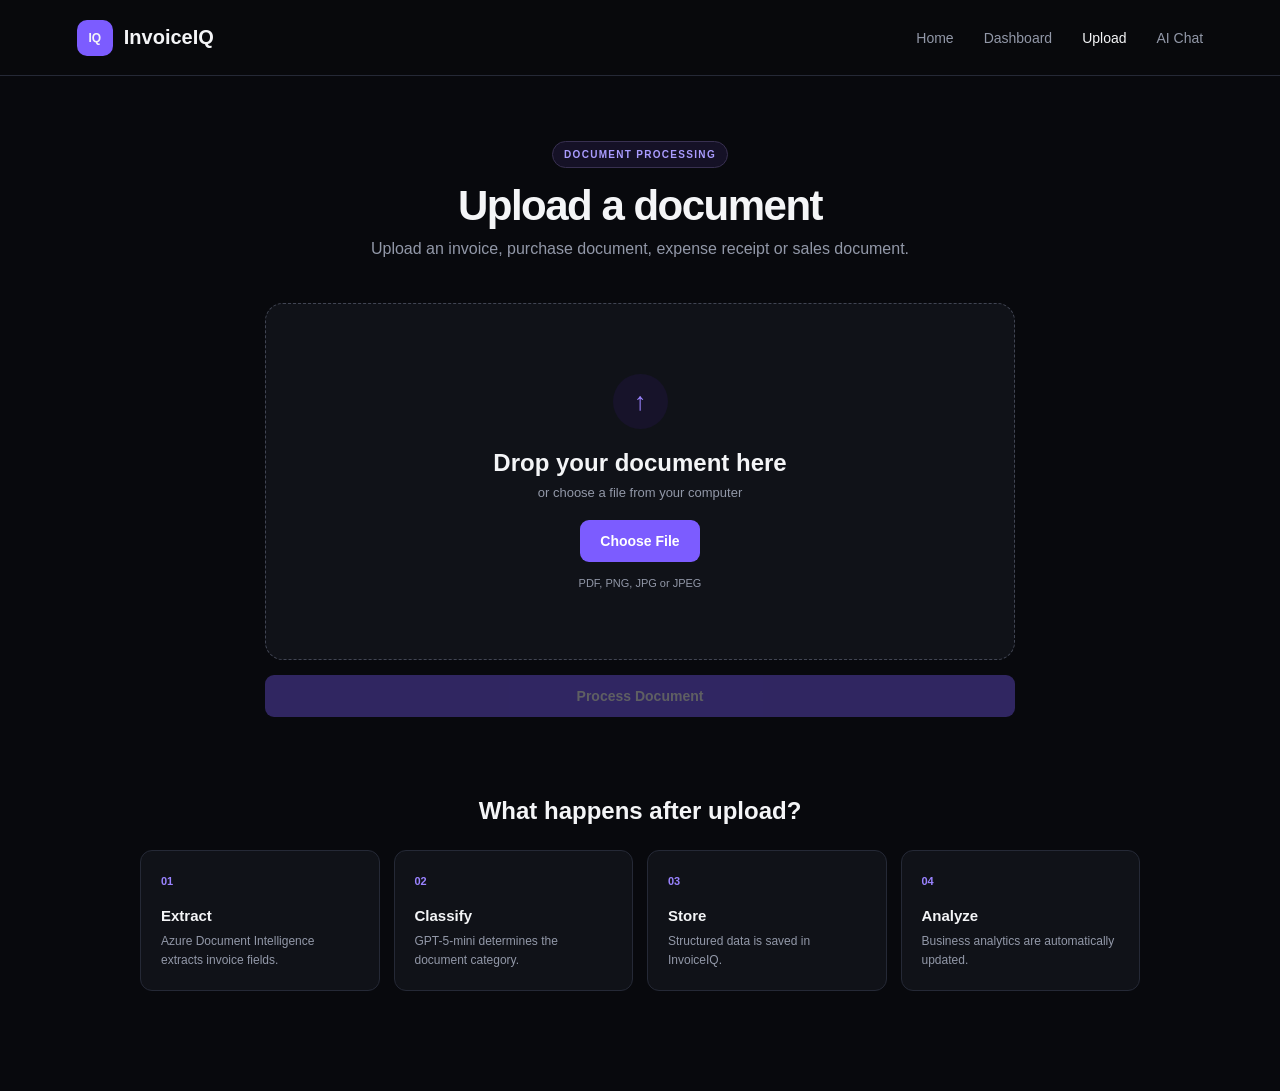
==== frontend/chat.html @ ed146787 "Initial commit" ====
<!DOCTYPE html>
<html lang="en">
<head>

    <meta charset="UTF-8">
    <meta name="viewport" content="width=device-width, initial-scale=1.0">

    <title>Upload — InvoiceIQ</title>

    <link rel="stylesheet" href="css/style.css">

</head>

<body>

    <nav class="navbar">

        <div class="brand">
            <div class="brand-icon">IQ</div>
            <span>InvoiceIQ</span>
        </div>

        <div class="nav-links">
            <a href="index.html">Home</a>
            <a href="dashboard.html">Dashboard</a>
            <a class="active" href="upload.html">Upload</a>
            <a href="chat.html">AI Chat</a>
        </div>

    </nav>


    <main class="upload-page">

        <div class="page-header centered">

            <span class="badge">DOCUMENT PROCESSING</span>

            <h1>Upload a document</h1>

            <p>
                Upload an invoice, purchase document,
                expense receipt or sales document.
            </p>

        </div>


        <section class="upload-container">

            <div
                class="drop-zone"
                id="drop-zone"
            >

                <div class="upload-icon">
                    ↑
                </div>

                <h2>Drop your document here</h2>

                <p>
                    or choose a file from your computer
                </p>

                <label class="btn btn-primary choose-btn">

                    Choose File

                    <input
                        type="file"
                        id="file-input"
                        accept=".pdf,.png,.jpg,.jpeg"
                        hidden
                    >

                </label>

                <span class="file-info">
                    PDF, PNG, JPG or JPEG
                </span>

            </div>


            <div
                class="selected-file"
                id="selected-file"
                style="display:none;"
            >

                <div>
                    <strong id="file-name">
                        document.pdf
                    </strong>

                    <span id="file-size">
                        0 KB
                    </span>
                </div>

                <button
                    class="remove-file"
                    id="remove-file"
                >
                    ×
                </button>

            </div>


            <button
                class="btn btn-primary process-btn"
                id="process-btn"
                disabled
            >
                Process Document
            </button>


            <div
                class="processing"
                id="processing"
                style="display:none;"
            >

                <div class="loader"></div>

                <h3>Processing your document</h3>

                <p>
                    Azure AI is extracting and analyzing
                    your document...
                </p>

            </div>


            <div
                class="upload-result"
                id="upload-result"
                style="display:none;"
            ></div>

        </section>


        <section class="process-info">

            <h2>What happens after upload?</h2>

            <div class="process-steps">

                <div>
                    <span>01</span>
                    <h3>Extract</h3>
                    <p>
                        Azure Document Intelligence extracts
                        invoice fields.
                    </p>
                </div>

                <div>
                    <span>02</span>
                    <h3>Classify</h3>
                    <p>
                        GPT-5-mini determines the document
                        category.
                    </p>
                </div>

                <div>
                    <span>03</span>
                    <h3>Store</h3>
                    <p>
                        Structured data is saved in InvoiceIQ.
                    </p>
                </div>

                <div>
                    <span>04</span>
                    <h3>Analyze</h3>
                    <p>
                        Business analytics are automatically
                        updated.
                    </p>
                </div>

            </div>

        </section>

    </main>


    <script src="js/upload.js"></script>

</body>
</html>
---- frontend/css/style.css ----
* {
    margin: 0;
    padding: 0;
    box-sizing: border-box;
}

:root {
    --bg: #08090d;
    --surface: #101218;
    --surface-2: #151821;
    --border: #252936;
    --text: #f4f5f7;
    --muted: #9298a8;
    --accent: #7c5cff;
    --accent-2: #9a83ff;
    --green: #38d39f;
    --red: #ff6b7a;
    --yellow: #f4c95d;
}

html {
    scroll-behavior: smooth;
}

body {
    min-height: 100vh;
    background: var(--bg);
    color: var(--text);
    font-family:
        -apple-system,
        BlinkMacSystemFont,
        "SF Pro Display",
        "Segoe UI",
        sans-serif;
}

a {
    color: inherit;
    text-decoration: none;
}

button,
input {
    font: inherit;
}

button {
    cursor: pointer;
}


/* NAVBAR */

.navbar {
    width: 100%;
    height: 76px;
    padding: 0 6%;
    display: flex;
    align-items: center;
    justify-content: space-between;
    border-bottom: 1px solid var(--border);
    background: rgba(8, 9, 13, 0.92);
}

.brand {
    display: flex;
    align-items: center;
    gap: 11px;
    font-size: 20px;
    font-weight: 700;
}

.brand-icon {
    width: 36px;
    height: 36px;
    border-radius: 10px;
    display: grid;
    place-items: center;
    background: var(--accent);
    font-size: 12px;
    font-weight: 800;
}

.nav-links {
    display: flex;
    align-items: center;
    gap: 30px;
}

.nav-links a {
    color: var(--muted);
    font-size: 14px;
    transition: 0.2s;
}

.nav-links a:hover,
.nav-links a.active {
    color: var(--text);
}


/* BUTTONS */

.btn {
    border: none;
    border-radius: 9px;
    padding: 13px 20px;
    display: inline-flex;
    align-items: center;
    justify-content: center;
    font-weight: 600;
    font-size: 14px;
    transition: 0.2s;
}

.btn-primary {
    background: var(--accent);
    color: white;
}

.btn-primary:hover {
    background: var(--accent-2);
    transform: translateY(-1px);
}

.btn-secondary {
    border: 1px solid var(--border);
    background: var(--surface);
    color: var(--text);
}

.btn-secondary:hover {
    background: var(--surface-2);
}


/* BADGE */

.badge {
    display: inline-block;
    padding: 7px 11px;
    border-radius: 100px;
    border: 1px solid #383050;
    color: #aa9cff;
    background: #151126;
    font-size: 10px;
    letter-spacing: 1.3px;
    font-weight: 700;
}


/* LANDING */

.hero {
    max-width: 1250px;
    margin: auto;
    padding: 110px 5% 90px;
    display: grid;
    grid-template-columns: 1fr 0.85fr;
    gap: 80px;
    align-items: center;
}

.hero h1 {
    margin-top: 24px;
    font-size: clamp(45px, 5vw, 72px);
    line-height: 1.02;
    letter-spacing: -3px;
}

.hero h1 span {
    color: var(--accent-2);
}

.hero p {
    margin-top: 25px;
    max-width: 620px;
    color: var(--muted);
    line-height: 1.8;
    font-size: 16px;
}

.hero-buttons {
    display: flex;
    gap: 12px;
    margin-top: 34px;
}


/* HERO CARD */

.hero-card {
    padding: 22px;
    border: 1px solid var(--border);
    border-radius: 18px;
    background: var(--surface);
}

.card-header {
    display: flex;
    justify-content: space-between;
    margin-bottom: 18px;
    font-size: 13px;
    color: var(--muted);
}

.status-dot {
    color: var(--green);
}

.metric-grid {
    display: grid;
    grid-template-columns: 1fr 1fr;
    gap: 12px;
}

.metric-card {
    padding: 20px;
    border: 1px solid var(--border);
    border-radius: 12px;
    background: var(--surface-2);
}

.metric-card span,
.metric-card small {
    display: block;
    color: var(--muted);
    font-size: 11px;
}

.metric-card strong {
    display: block;
    margin: 8px 0;
    font-size: 24px;
}

.metric-card.highlight {
    border-color: #403574;
}


/* FEATURES */

.features {
    max-width: 1250px;
    margin: auto;
    padding: 80px 5% 110px;
}

.section-heading {
    max-width: 650px;
}

.section-heading h2 {
    margin-top: 20px;
    font-size: 38px;
    line-height: 1.15;
}

.feature-grid {
    margin-top: 45px;
    display: grid;
    grid-template-columns: repeat(4, 1fr);
    gap: 15px;
}

.feature-card {
    padding: 28px;
    border: 1px solid var(--border);
    border-radius: 14px;
    background: var(--surface);
}

.feature-icon {
    color: var(--accent-2);
    font-size: 12px;
    font-weight: 700;
}

.feature-card h3 {
    margin-top: 35px;
    font-size: 18px;
}

.feature-card p {
    margin-top: 12px;
    color: var(--muted);
    font-size: 13px;
    line-height: 1.7;
}


/* FOOTER */

footer {
    padding: 30px 6%;
    border-top: 1px solid var(--border);
    display: flex;
    justify-content: space-between;
    color: var(--muted);
    font-size: 12px;
}

footer div {
    display: flex;
    gap: 10px;
}


/* PAGE */

.dashboard,
.upload-page,
.chat-page {
    max-width: 1250px;
    margin: auto;
    padding: 65px 5% 100px;
}

.page-header {
    display: flex;
    justify-content: space-between;
    align-items: flex-end;
    margin-bottom: 40px;
}

.page-header h1 {
    margin-top: 14px;
    font-size: 42px;
    letter-spacing: -1.5px;
}

.page-header p {
    margin-top: 10px;
    color: var(--muted);
}

.centered {
    display: block;
    text-align: center;
}

.centered p {
    max-width: 600px;
    margin: 10px auto;
}


/* STATS */

.stats-grid {
    display: grid;
    grid-template-columns: repeat(4, 1fr);
    gap: 14px;
}

.stat-card {
    padding: 25px;
    border: 1px solid var(--border);
    border-radius: 14px;
    background: var(--surface);
}

.stat-card span,
.stat-card small {
    display: block;
    color: var(--muted);
    font-size: 12px;
}

.stat-card strong {
    display: block;
    margin: 10px 0;
    font-size: 29px;
}

.stat-card.profit {
    border-color: #315647;
}

.stat-card.profit strong {
    color: var(--green);
}


/* DASHBOARD */

.dashboard-grid {
    margin-top: 18px;
    display: grid;
    grid-template-columns: 1.5fr 0.8fr;
    gap: 18px;
}

.panel {
    border: 1px solid var(--border);
    border-radius: 14px;
    background: var(--surface);
    overflow: hidden;
}

.panel-header {
    padding: 22px;
    border-bottom: 1px solid var(--border);
    display: flex;
    justify-content: space-between;
    align-items: center;
}

.panel-header h2 {
    font-size: 17px;
}

.panel-header p {
    margin-top: 5px;
    color: var(--muted);
    font-size: 12px;
}

.panel-header a {
    color: var(--accent-2);
    font-size: 12px;
}

.empty-state {
    padding: 60px 25px;
    text-align: center;
}

.empty-icon {
    margin: auto;
    width: 45px;
    height: 45px;
    display: grid;
    place-items: center;
    border-radius: 50%;
    background: #17132a;
    color: var(--accent-2);
    font-size: 20px;
}

.empty-state h3 {
    margin-top: 15px;
}

.empty-state p {
    max-width: 350px;
    margin: 10px auto 20px;
    color: var(--muted);
    font-size: 13px;
    line-height: 1.6;
}

.breakdown {
    padding: 12px 22px;
}

.breakdown-row {
    padding: 17px 0;
    display: flex;
    justify-content: space-between;
    border-bottom: 1px solid var(--border);
    font-size: 13px;
}

.breakdown-row:last-child {
    border: none;
}

.breakdown-row span {
    display: flex;
    align-items: center;
    gap: 10px;
}

.dot {
    width: 8px;
    height: 8px;
    border-radius: 50%;
    display: inline-block;
}

.sales {
    background: var(--green);
}

.purchases {
    background: var(--accent);
}

.expenses {
    background: var(--red);
}

.other {
    background: var(--yellow);
}


/* DOCUMENT ROW */

.document-row {
    padding: 17px 22px;
    display: flex;
    justify-content: space-between;
    border-bottom: 1px solid var(--border);
}

.document-row:last-child {
    border-bottom: none;
}

.document-main strong {
    display: block;
    font-size: 13px;
}

.document-main span {
    display: block;
    margin-top: 5px;
    color: var(--muted);
    font-size: 11px;
}

.document-type {
    text-align: right;
}

.document-type strong {
    display: block;
    font-size: 12px;
}

.document-type span {
    display: block;
    margin-top: 5px;
    color: var(--muted);
    font-size: 11px;
}


/* QUICK ACTIONS */

.quick-actions {
    margin-top: 45px;
}

.quick-actions h2 {
    font-size: 20px;
}

.action-grid {
    margin-top: 18px;
    display: grid;
    grid-template-columns: repeat(3, 1fr);
    gap: 15px;
}

.action-card {
    padding: 25px;
    border: 1px solid var(--border);
    border-radius: 14px;
    background: var(--surface);
    transition: 0.2s;
}

.action-card:hover {
    border-color: #453b70;
    transform: translateY(-2px);
}

.action-number {
    color: var(--accent-2);
    font-size: 11px;
    font-weight: 700;
}

.action-card h3 {
    margin-top: 25px;
}

.action-card p {
    margin-top: 8px;
    color: var(--muted);
    font-size: 13px;
}


/* UPLOAD */

.upload-container {
    max-width: 750px;
    margin: 45px auto 80px;
}

.drop-zone {
    padding: 70px 30px;
    text-align: center;
    border: 1px dashed #414553;
    border-radius: 18px;
    background: var(--surface);
    transition: 0.2s;
}

.drop-zone.dragover {
    border-color: var(--accent);
    background: #11101b;
}

.upload-icon {
    width: 55px;
    height: 55px;
    margin: auto;
    display: grid;
    place-items: center;
    border-radius: 50%;
    background: #17132a;
    color: var(--accent-2);
    font-size: 25px;
}

.drop-zone h2 {
    margin-top: 20px;
}

.drop-zone p {
    margin: 8px 0 20px;
    color: var(--muted);
    font-size: 13px;
}

.choose-btn {
    cursor: pointer;
}

.file-info {
    display: block;
    margin-top: 15px;
    color: var(--muted);
    font-size: 11px;
}

.selected-file {
    margin-top: 15px;
    padding: 17px 20px;
    border: 1px solid var(--border);
    border-radius: 10px;
    background: var(--surface);
    display: flex;
    justify-content: space-between;
}

.selected-file strong,
.selected-file span {
    display: block;
}

.selected-file span {
    margin-top: 5px;
    color: var(--muted);
    font-size: 11px;
}

.remove-file {
    width: 30px;
    height: 30px;
    border: none;
    background: transparent;
    color: var(--muted);
    font-size: 22px;
}

.process-btn {
    width: 100%;
    margin-top: 15px;
}

.process-btn:disabled {
    opacity: 0.35;
    cursor: not-allowed;
}

.processing {
    margin-top: 20px;
    padding: 35px;
    text-align: center;
    border: 1px solid var(--border);
    border-radius: 12px;
    background: var(--surface);
}

.loader {
    width: 28px;
    height: 28px;
    margin: 0 auto 15px;
    border: 3px solid #292d38;
    border-top-color: var(--accent);
    border-radius: 50%;
    animation: spin 0.8s linear infinite;
}

@keyframes spin {
    to {
        transform: rotate(360deg);
    }
}

.processing p {
    margin-top: 8px;
    color: var(--muted);
    font-size: 12px;
}

.upload-result {
    margin-top: 20px;
    padding: 22px;
    border: 1px solid #315647;
    border-radius: 12px;
    background: #0e1915;
}

.process-info {
    max-width: 1000px;
    margin: auto;
}

.process-info h2 {
    text-align: center;
    font-size: 24px;
}

.process-steps {
    margin-top: 25px;
    display: grid;
    grid-template-columns: repeat(4, 1fr);
    gap: 14px;
}

.process-steps > div {
    padding: 20px;
    border: 1px solid var(--border);
    border-radius: 12px;
    background: var(--surface);
}

.process-steps span {
    color: var(--accent-2);
    font-size: 11px;
    font-weight: 700;
}

.process-steps h3 {
    margin-top: 18px;
    font-size: 15px;
}

.process-steps p {
    margin-top: 8px;
    color: var(--muted);
    font-size: 12px;
    line-height: 1.6;
}


/* CHAT */

.chat-container {
    max-width: 850px;
    height: 650px;
    margin: 40px auto;
    border: 1px solid var(--border);
    border-radius: 16px;
    background: var(--surface);
    display: flex;
    flex-direction: column;
    overflow: hidden;
}

.chat-header {
    padding: 18px 22px;
    border-bottom: 1px solid var(--border);
    display: flex;
    align-items: center;
    gap: 12px;
}

.ai-avatar {
    width: 38px;
    height: 38px;
    border-radius: 10px;
    display: grid;
    place-items: center;
    background: var(--accent);
    font-size: 11px;
    font-weight: 700;
}

.chat-header strong,
.chat-header span {
    display: block;
}

.chat-header span {
    margin-top: 3px;
    color: var(--muted);
    font-size: 10px;
}

.ai-status {
    margin-left: auto;
    color: var(--green);
    font-size: 11px;
}

.messages {
    flex: 1;
    padding: 25px;
    overflow-y: auto;
}

.message {
    display: flex;
    gap: 12px;
    margin-bottom: 25px;
}

.message-avatar {
    flex-shrink: 0;
    width: 30px;
    height: 30px;
    display: grid;
    place-items: center;
    border-radius: 8px;
    background: var(--accent);
    font-size: 9px;
    font-weight: 700;
}

.message-content {
    max-width: 650px;
}

.message-label {
    color: var(--muted);
    font-size: 10px;
}

.message-content p {
    margin-top: 7px;
    padding: 13px 15px;
    border: 1px solid var(--border);
    border-radius: 10px;
    background: var(--surface-2);
    font-size: 13px;
    line-height: 1.6;
}

.message.user {
    justify-content: flex-end;
}

.message.user .message-content p {
    background: #1c1730;
    border-color: #37305b;
}

.suggestions {
    padding: 0 20px 15px;
    display: flex;
    gap: 8px;
    overflow-x: auto;
}

.suggestions button {
    white-space: nowrap;
    padding: 8px 12px;
    border: 1px solid var(--border);
    border-radius: 100px;
    background: transparent;
    color: var(--muted);
    font-size: 11px;
}

.suggestions button:hover {
    color: var(--text);
    border-color: #454b5b;
}

.chat-input {
    padding: 15px;
    border-top: 1px solid var(--border);
    display: flex;
    gap: 10px;
}

.chat-input input {
    flex: 1;
    padding: 13px 15px;
    border: 1px solid var(--border);
    border-radius: 9px;
    outline: none;
    background: var(--surface-2);
    color: var(--text);
}

.chat-input input:focus {
    border-color: #504577;
}

.chat-input button {
    width: 46px;
    border: none;
    border-radius: 9px;
    background: var(--accent);
    color: white;
    font-size: 20px;
}


/* RESPONSIVE */

@media (max-width: 900px) {

    .hero {
        grid-template-columns: 1fr;
        gap: 45px;
    }

    .feature-grid {
        grid-template-columns: 1fr 1fr;
    }

    .stats-grid {
        grid-template-columns: 1fr 1fr;
    }

    .dashboard-grid {
        grid-template-columns: 1fr;
    }

    .process-steps {
        grid-template-columns: 1fr 1fr;
    }

}

@media (max-width: 650px) {

    .navbar {
        height: auto;
        padding: 18px 5%;
        flex-direction: column;
        gap: 18px;
    }

    .nav-links {
        gap: 15px;
        flex-wrap: wrap;
        justify-content: center;
    }

    .hero {
        padding-top: 65px;
    }

    .hero h1 {
        font-size: 42px;
        letter-spacing: -2px;
    }

    .hero-buttons {
        flex-direction: column;
    }

    .metric-grid,
    .feature-grid,
    .stats-grid,
    .action-grid,
    .process-steps {
        grid-template-columns: 1fr;
    }

    .page-header {
        display: block;
    }

    .page-header .btn {
        margin-top: 20px;
    }

    footer {
        flex-direction: column;
        gap: 10px;
    }

}
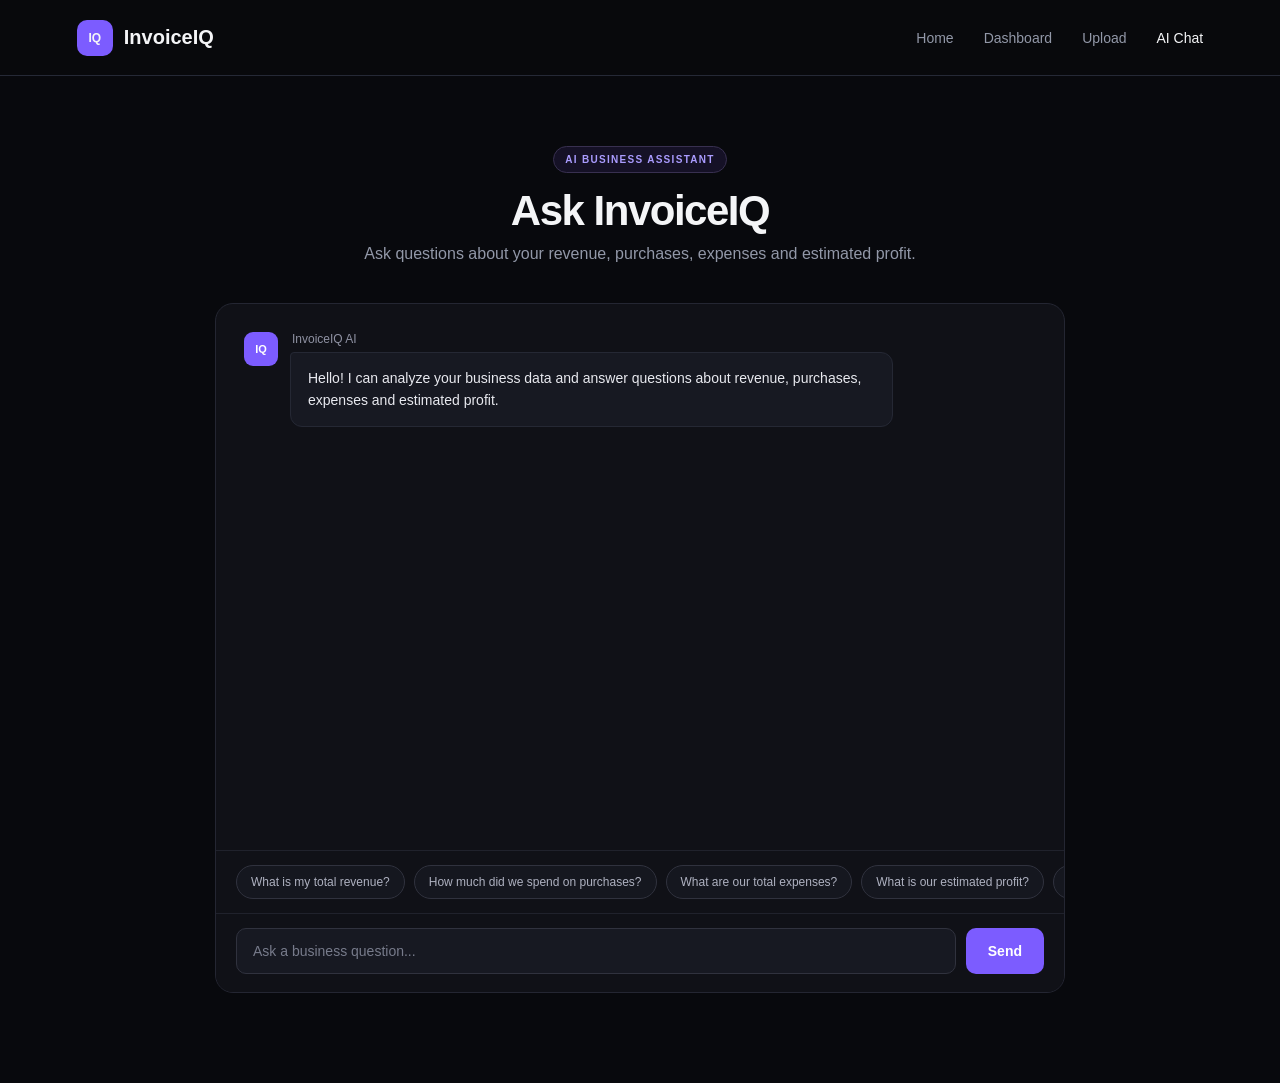
==== commit 286db12b: "Complete AI chat integration and update documentation" ====
--- a/frontend/chat.html
+++ b/frontend/chat.html
@@ -5,7 +5,7 @@
     <meta charset="UTF-8">
     <meta name="viewport" content="width=device-width, initial-scale=1.0">
 
-    <title>Upload — InvoiceIQ</title>
+    <title>AI Chat — InvoiceIQ</title>
 
     <link rel="stylesheet" href="css/style.css">
 
@@ -13,6 +13,7 @@
 
 <body>
 
+    <!-- Navigation -->
     <nav class="navbar">
 
         <div class="brand">
@@ -23,177 +24,120 @@
         <div class="nav-links">
             <a href="index.html">Home</a>
             <a href="dashboard.html">Dashboard</a>
-            <a class="active" href="upload.html">Upload</a>
-            <a href="chat.html">AI Chat</a>
+            <a href="upload.html">Upload</a>
+            <a class="active" href="chat.html">AI Chat</a>
         </div>
 
     </nav>
 
 
-    <main class="upload-page">
+    <!-- Chat Page -->
+    <main class="chat-page">
 
         <div class="page-header centered">
 
-            <span class="badge">DOCUMENT PROCESSING</span>
+            <span class="badge">AI BUSINESS ASSISTANT</span>
 
-            <h1>Upload a document</h1>
+            <h1>Ask InvoiceIQ</h1>
 
             <p>
-                Upload an invoice, purchase document,
-                expense receipt or sales document.
+                Ask questions about your revenue, purchases,
+                expenses and estimated profit.
             </p>
 
         </div>
 
 
-        <section class="upload-container">
+        <!-- Chat Container -->
+        <section class="chat-container">
 
+            <!-- Messages -->
             <div
-                class="drop-zone"
-                id="drop-zone"
+                class="messages"
+                id="messages"
             >
 
-                <div class="upload-icon">
-                    ↑
+                <!-- Initial AI message -->
+                <div class="message ai">
+
+                    <div class="message-avatar">
+                        IQ
+                    </div>
+
+                    <div class="message-content">
+
+                        <span class="message-label">
+                            InvoiceIQ AI
+                        </span>
+
+                        <p>
+                            Hello! I can analyze your business
+                            data and answer questions about
+                            revenue, purchases, expenses and
+                            estimated profit.
+                        </p>
+
+                    </div>
+
                 </div>
-
-                <h2>Drop your document here</h2>
-
-                <p>
-                    or choose a file from your computer
-                </p>
-
-                <label class="btn btn-primary choose-btn">
-
-                    Choose File
-
-                    <input
-                        type="file"
-                        id="file-input"
-                        accept=".pdf,.png,.jpg,.jpeg"
-                        hidden
-                    >
-
-                </label>
-
-                <span class="file-info">
-                    PDF, PNG, JPG or JPEG
-                </span>
 
             </div>
 
 
-            <div
-                class="selected-file"
-                id="selected-file"
-                style="display:none;"
-            >
+            <!-- Suggested Questions -->
+            <div class="suggestions">
 
-                <div>
-                    <strong id="file-name">
-                        document.pdf
-                    </strong>
+                <button type="button">
+                    What is my total revenue?
+                </button>
 
-                    <span id="file-size">
-                        0 KB
-                    </span>
-                </div>
+                <button type="button">
+                    How much did we spend on purchases?
+                </button>
 
-                <button
-                    class="remove-file"
-                    id="remove-file"
-                >
-                    ×
+                <button type="button">
+                    What are our total expenses?
+                </button>
+
+                <button type="button">
+                    What is our estimated profit?
+                </button>
+
+                <button type="button">
+                    Give me a business summary.
                 </button>
 
             </div>
 
 
-            <button
-                class="btn btn-primary process-btn"
-                id="process-btn"
-                disabled
-            >
-                Process Document
-            </button>
-
-
-            <div
-                class="processing"
-                id="processing"
-                style="display:none;"
+            <!-- Chat Input -->
+            <form
+                id="chat-form"
+                class="chat-form"
             >
 
-                <div class="loader"></div>
+                <input
+                    type="text"
+                    id="chat-input"
+                    placeholder="Ask a business question..."
+                    autocomplete="off"
+                >
 
-                <h3>Processing your document</h3>
+                <button
+                    type="submit"
+                    class="btn btn-primary"
+                >
+                    Send
+                </button>
 
-                <p>
-                    Azure AI is extracting and analyzing
-                    your document...
-                </p>
-
-            </div>
-
-
-            <div
-                class="upload-result"
-                id="upload-result"
-                style="display:none;"
-            ></div>
-
-        </section>
-
-
-        <section class="process-info">
-
-            <h2>What happens after upload?</h2>
-
-            <div class="process-steps">
-
-                <div>
-                    <span>01</span>
-                    <h3>Extract</h3>
-                    <p>
-                        Azure Document Intelligence extracts
-                        invoice fields.
-                    </p>
-                </div>
-
-                <div>
-                    <span>02</span>
-                    <h3>Classify</h3>
-                    <p>
-                        GPT-5-mini determines the document
-                        category.
-                    </p>
-                </div>
-
-                <div>
-                    <span>03</span>
-                    <h3>Store</h3>
-                    <p>
-                        Structured data is saved in InvoiceIQ.
-                    </p>
-                </div>
-
-                <div>
-                    <span>04</span>
-                    <h3>Analyze</h3>
-                    <p>
-                        Business analytics are automatically
-                        updated.
-                    </p>
-                </div>
-
-            </div>
+            </form>
 
         </section>
 
     </main>
 
 
-    <script src="js/upload.js"></script>
+    <script src="js/chat.js"></script>
 
 </body>
 </html>
--- a/frontend/css/style.css
+++ b/frontend/css/style.css
@@ -993,4 +993,311 @@
         gap: 10px;
     }
 
+}
+
+/* =========================================
+   AI CHAT PAGE
+   ========================================= */
+
+.chat-page {
+    max-width: 1000px;
+    margin: 0 auto;
+    padding: 70px 24px 50px;
+}
+
+.chat-page .page-header {
+    margin-bottom: 38px;
+}
+
+.chat-container {
+    width: 100%;
+    height: 690px;
+    display: flex;
+    flex-direction: column;
+
+    background: #101117;
+    border: 1px solid #242632;
+    border-radius: 18px;
+
+    overflow: hidden;
+    box-sizing: border-box;
+}
+
+/* Messages area */
+
+.messages {
+    flex: 1;
+    overflow-y: auto;
+
+    padding: 28px;
+    display: flex;
+    flex-direction: column;
+    gap: 26px;
+
+    min-height: 0;
+}
+
+/* Individual message */
+
+.message {
+    display: flex;
+    align-items: flex-start;
+    gap: 12px;
+
+    max-width: 82%;
+}
+
+.message.ai {
+    align-self: flex-start;
+}
+
+.message.user {
+    align-self: flex-end;
+    flex-direction: row-reverse;
+}
+
+/* AI avatar */
+
+.message-avatar {
+    width: 34px;
+    height: 34px;
+
+    flex-shrink: 0;
+
+    display: flex;
+    align-items: center;
+    justify-content: center;
+
+    border-radius: 9px;
+
+    background: #7c5cff;
+    color: white;
+
+    font-size: 11px;
+    font-weight: 700;
+}
+
+/* Message content */
+
+.message-content {
+    display: flex;
+    flex-direction: column;
+    gap: 6px;
+
+    min-width: 0;
+}
+
+.message-label {
+    font-size: 12px;
+    color: #8f92a3;
+    padding-left: 2px;
+}
+
+.message-content p {
+    margin: 0;
+
+    padding: 14px 17px;
+
+    border-radius: 12px;
+
+    background: #171922;
+    border: 1px solid #252834;
+
+    color: #e8e9ef;
+
+    font-size: 14px;
+    line-height: 1.6;
+
+    word-break: break-word;
+}
+
+/* User message */
+
+.message.user .message-content p {
+    background: #211a3d;
+    border-color: #392c68;
+    color: #f2efff;
+
+    border-radius: 12px 12px 4px 12px;
+}
+
+/* AI message */
+
+.message.ai .message-content p {
+    border-radius: 4px 12px 12px 12px;
+}
+
+
+/* =========================================
+   SUGGESTION BUTTONS
+   ========================================= */
+
+.suggestions {
+    width: 100%;
+    box-sizing: border-box;
+
+    display: flex;
+    gap: 9px;
+
+    padding: 14px 20px;
+
+    overflow-x: auto;
+    overflow-y: hidden;
+
+    border-top: 1px solid #20222c;
+
+    scrollbar-width: thin;
+}
+
+.suggestions button {
+    flex: 0 0 auto;
+
+    padding: 9px 14px;
+
+    border: 1px solid #30323e;
+    border-radius: 999px;
+
+    background: #15171f;
+    color: #aeb1c0;
+
+    font-family: inherit;
+    font-size: 12px;
+
+    cursor: pointer;
+
+    transition:
+        background 0.2s ease,
+        border-color 0.2s ease,
+        color 0.2s ease;
+}
+
+.suggestions button:hover {
+    background: #211a3d;
+    border-color: #5942a8;
+    color: #ffffff;
+}
+
+
+/* =========================================
+   CHAT INPUT
+   ========================================= */
+
+.chat-form {
+    width: 100%;
+    box-sizing: border-box;
+
+    display: flex;
+    gap: 10px;
+
+    padding: 14px 20px 18px;
+
+    background: #101117;
+
+    border-top: 1px solid #20222c;
+}
+
+.chat-form input {
+    flex: 1;
+    min-width: 0;
+
+    height: 46px;
+
+    padding: 0 16px;
+
+    box-sizing: border-box;
+
+    border: 1px solid #30323e;
+    border-radius: 10px;
+
+    background: #171922;
+    color: #f2f2f5;
+
+    outline: none;
+
+    font-family: inherit;
+    font-size: 14px;
+}
+
+.chat-form input::placeholder {
+    color: #777b8b;
+}
+
+.chat-form input:focus {
+    border-color: #7c5cff;
+    box-shadow: 0 0 0 3px rgba(124, 92, 255, 0.12);
+}
+
+.chat-form .btn {
+    height: 46px;
+
+    padding: 0 22px;
+
+    flex-shrink: 0;
+
+    border-radius: 10px;
+}
+
+
+/* =========================================
+   CHAT SCROLLBAR
+   ========================================= */
+
+.messages::-webkit-scrollbar,
+.suggestions::-webkit-scrollbar {
+    width: 6px;
+    height: 6px;
+}
+
+.messages::-webkit-scrollbar-track,
+.suggestions::-webkit-scrollbar-track {
+    background: transparent;
+}
+
+.messages::-webkit-scrollbar-thumb,
+.suggestions::-webkit-scrollbar-thumb {
+    background: #30323e;
+    border-radius: 10px;
+}
+
+
+/* =========================================
+   MOBILE
+   ========================================= */
+
+@media (max-width: 700px) {
+
+    .chat-page {
+        padding: 40px 14px 30px;
+    }
+
+    .chat-page .page-header h1 {
+        font-size: 36px;
+    }
+
+    .chat-container {
+        height: calc(100vh - 220px);
+        min-height: 520px;
+        border-radius: 14px;
+    }
+
+    .messages {
+        padding: 18px;
+        gap: 20px;
+    }
+
+    .message {
+        max-width: 92%;
+    }
+
+    .suggestions {
+        padding: 12px 14px;
+    }
+
+    .chat-form {
+        padding: 12px 14px 14px;
+    }
+
+    .chat-form .btn {
+        padding: 0 16px;
+    }
 }
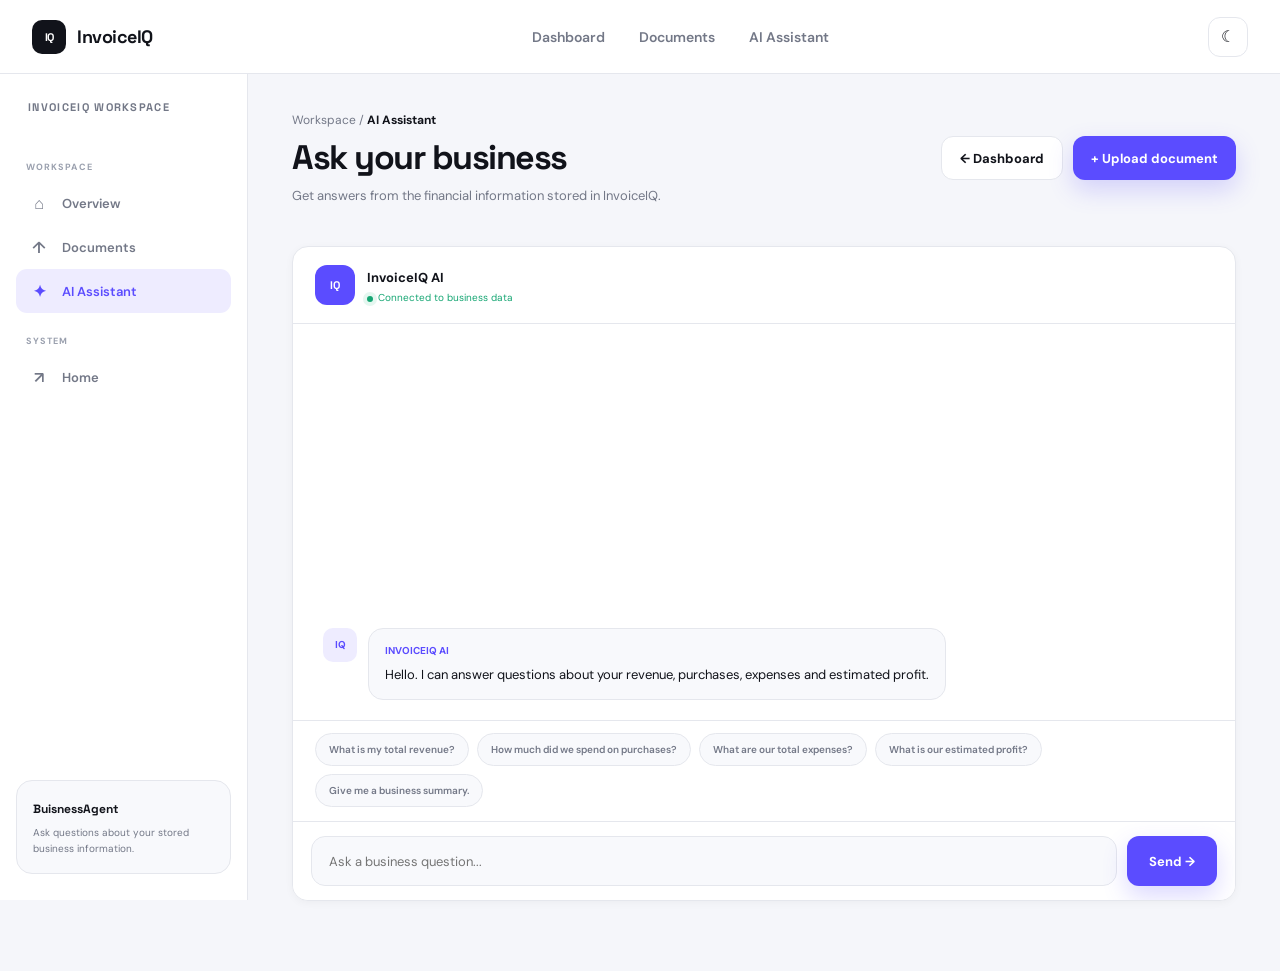
==== commit d56efe03: "Redesign frontend UI and improve navigation" ====
--- a/frontend/chat.html
+++ b/frontend/chat.html
@@ -1,143 +1,730 @@
 <!DOCTYPE html>
 <html lang="en">
+
 <head>
 
     <meta charset="UTF-8">
-    <meta name="viewport" content="width=device-width, initial-scale=1.0">
-
-    <title>AI Chat — InvoiceIQ</title>
-
-    <link rel="stylesheet" href="css/style.css">
+    <meta
+        name="viewport"
+        content="width=device-width, initial-scale=1.0"
+    >
+
+    <title>AI Assistant — InvoiceIQ</title>
+
+    <link
+        rel="stylesheet"
+        href="css/style.css?v=11"
+    >
+
+    <script src="js/theme.js"></script>
+
+    <style>
+
+        /* =====================================================
+           CHAT PAGE IMPROVEMENTS
+        ===================================================== */
+
+        .chat-page-actions {
+            display: flex;
+            align-items: center;
+            gap: 10px;
+            flex-wrap: wrap;
+        }
+
+
+        .chat-panel {
+            height: calc(100vh - 245px);
+            min-height: 620px;
+            display: flex;
+            flex-direction: column;
+            overflow: hidden;
+        }
+
+
+        .chat-header {
+            flex: 0 0 auto;
+        }
+
+
+        .messages {
+            flex: 1;
+            min-height: 0;
+
+            overflow-y: auto;
+
+            display: flex;
+            flex-direction: column;
+            justify-content: flex-end;
+
+            gap: 18px;
+
+            padding: 28px 30px 20px;
+        }
+
+
+        .messages::-webkit-scrollbar {
+            width: 6px;
+        }
+
+
+        .messages::-webkit-scrollbar-thumb {
+            background: var(--border-strong);
+            border-radius: 20px;
+        }
+
+
+        .messages::-webkit-scrollbar-track {
+            background: transparent;
+        }
+
+
+        /*
+         * When the conversation is still short,
+         * keep it visually close to the composer
+         * instead of leaving a huge empty area.
+         */
+
+        .message:first-child {
+            margin-top: auto;
+        }
+
+
+        .message {
+            width: fit-content;
+            max-width: min(760px, 85%);
+        }
+
+
+        .message-content {
+            font-size: 13px;
+            line-height: 1.7;
+        }
+
+
+        .message-content p {
+            margin: 0;
+        }
+
+
+        .suggestions {
+            flex: 0 0 auto;
+
+            padding: 12px 22px 14px;
+
+            display: flex;
+            gap: 8px;
+
+            overflow-x: auto;
+
+            border-top: 1px solid var(--border);
+
+            background: var(--surface);
+        }
+
+
+        .suggestions::-webkit-scrollbar {
+            height: 4px;
+        }
+
+
+        .suggestions::-webkit-scrollbar-thumb {
+            background: var(--border-strong);
+            border-radius: 10px;
+        }
+
+
+        .suggestions button {
+            flex: 0 0 auto;
+
+            white-space: nowrap;
+
+            padding: 9px 13px;
+
+            border: 1px solid var(--border);
+            border-radius: 999px;
+
+            background: var(--surface-2);
+            color: var(--muted);
+
+            font-size: 10px;
+            font-weight: 600;
+
+            transition:
+                color .2s ease,
+                border-color .2s ease,
+                background .2s ease,
+                transform .2s ease;
+        }
+
+
+        .suggestions button:hover {
+            color: var(--primary);
+            border-color: var(--primary);
+            background: var(--primary-soft);
+
+            transform: translateY(-1px);
+        }
+
+
+        .chat-form {
+            flex: 0 0 auto;
+
+            padding: 14px 18px;
+
+            display: flex;
+            align-items: center;
+            gap: 10px;
+
+            background: var(--surface);
+
+            border-top: 1px solid var(--border);
+        }
+
+
+        .chat-form input {
+            height: 50px;
+
+            padding: 0 17px;
+
+            border-radius: 14px;
+
+            background: var(--surface-2);
+        }
+
+
+        .chat-form .btn {
+            height: 50px;
+            min-width: 90px;
+        }
+
+
+        .chat-status {
+            display: flex;
+            align-items: center;
+            gap: 5px;
+
+            margin-top: 4px;
+
+            color: var(--green);
+            font-size: 10px;
+        }
+
+
+        .status-dot {
+            width: 6px;
+            height: 6px;
+
+            border-radius: 50%;
+
+            background: var(--green);
+
+            box-shadow:
+                0 0 0 4px var(--green-soft);
+        }
+
+
+        @media (max-width: 800px) {
+
+            .chat-panel {
+                height: calc(100vh - 210px);
+                min-height: 500px;
+            }
+
+
+            .messages {
+                padding: 20px 15px 15px;
+            }
+
+
+            .message {
+                max-width: 92%;
+            }
+
+
+            .chat-form {
+                padding: 10px;
+            }
+
+
+            .chat-form .btn {
+                min-width: 70px;
+            }
+
+        }
+
+
+        @media (max-width: 520px) {
+
+            .chat-page-actions {
+                width: 100%;
+            }
+
+
+            .chat-page-actions .btn {
+                flex: 1;
+            }
+
+
+            .chat-form input {
+                min-width: 0;
+            }
+
+        }
+
+    </style>
 
 </head>
 
+
 <body>
 
-    <!-- Navigation -->
-    <nav class="navbar">
-
-        <div class="brand">
-            <div class="brand-icon">IQ</div>
-            <span>InvoiceIQ</span>
+
+<!-- =====================================================
+     TOP NAVIGATION
+===================================================== -->
+
+<nav class="navbar">
+
+
+    <a
+        href="index.html"
+        class="brand">
+
+        <span class="brand-mark">
+            IQ
+        </span>
+
+        InvoiceIQ
+
+    </a>
+
+
+    <div class="nav-links">
+
+        <a href="dashboard.html">
+            Dashboard
+        </a>
+
+        <a href="upload.html">
+            Documents
+        </a>
+
+        <a href="chat.html">
+            AI Assistant
+        </a>
+
+    </div>
+
+
+    <div class="nav-actions">
+
+        <button
+            class="theme-toggle"
+            data-theme-toggle
+            aria-label="Toggle dark mode">
+
+            ☾
+
+        </button>
+
+    </div>
+
+
+</nav>
+
+
+
+<!-- =====================================================
+     APPLICATION
+===================================================== -->
+
+<div class="app-layout">
+
+
+
+    <!-- =================================================
+         SIDEBAR
+    ================================================== -->
+
+    <aside class="sidebar">
+
+
+        <div class="sidebar-brand">
+            InvoiceIQ Workspace
         </div>
 
-        <div class="nav-links">
-            <a href="index.html">Home</a>
-            <a href="dashboard.html">Dashboard</a>
-            <a href="upload.html">Upload</a>
-            <a class="active" href="chat.html">AI Chat</a>
+
+        <div class="sidebar-section">
+            Workspace
         </div>
 
-    </nav>
-
-
-    <!-- Chat Page -->
-    <main class="chat-page">
-
-        <div class="page-header centered">
-
-            <span class="badge">AI BUSINESS ASSISTANT</span>
-
-            <h1>Ask InvoiceIQ</h1>
+
+        <a
+            href="dashboard.html"
+            class="sidebar-link">
+
+            <span class="sidebar-icon">
+                ⌂
+            </span>
+
+            <span>
+                Overview
+            </span>
+
+        </a>
+
+
+        <a
+            href="upload.html"
+            class="sidebar-link">
+
+            <span class="sidebar-icon">
+                ↑
+            </span>
+
+            <span>
+                Documents
+            </span>
+
+        </a>
+
+
+        <a
+            href="chat.html"
+            class="sidebar-link active">
+
+            <span class="sidebar-icon">
+                ✦
+            </span>
+
+            <span>
+                AI Assistant
+            </span>
+
+        </a>
+
+
+
+        <div class="sidebar-section">
+            System
+        </div>
+
+
+        <a
+            href="index.html"
+            class="sidebar-link">
+
+            <span class="sidebar-icon">
+                ↗
+            </span>
+
+            <span>
+                Home
+            </span>
+
+        </a>
+
+
+
+        <div class="sidebar-bottom">
+
+            <strong>
+                BuisnessAgent
+            </strong>
 
             <p>
-                Ask questions about your revenue, purchases,
-                expenses and estimated profit.
+                Ask questions about your stored
+                business information.
             </p>
 
         </div>
 
 
-        <!-- Chat Container -->
-        <section class="chat-container">
-
-            <!-- Messages -->
+    </aside>
+
+
+
+    <!-- =================================================
+         MAIN
+    ================================================== -->
+
+    <main class="app-main">
+
+
+        <!-- =============================================
+             PAGE HEADER
+        ============================================== -->
+
+        <div class="app-top">
+
+
+            <div>
+
+                <div class="breadcrumb">
+
+                    Workspace /
+                    <strong>
+                        AI Assistant
+                    </strong>
+
+                </div>
+
+
+                <h1 class="page-title">
+                    Ask your business
+                </h1>
+
+
+                <p class="page-subtitle">
+                    Get answers from the financial information
+                    stored in InvoiceIQ.
+                </p>
+
+            </div>
+
+
+
+            <div class="chat-page-actions">
+
+
+                <a
+                    href="dashboard.html"
+                    class="btn btn-secondary">
+
+                    ← Dashboard
+
+                </a>
+
+
+                <a
+                    href="upload.html"
+                    class="btn btn-primary">
+
+                    + Upload document
+
+                </a>
+
+
+            </div>
+
+
+        </div>
+
+
+
+        <!-- =================================================
+             CHAT PANEL
+        ================================================== -->
+
+        <section class="panel chat-panel">
+
+
+
+            <!-- =============================================
+                 CHAT HEADER
+            ============================================== -->
+
+            <div class="chat-header">
+
+
+                <div class="ai-avatar">
+                    IQ
+                </div>
+
+
+                <div>
+
+                    <strong>
+                        InvoiceIQ AI
+                    </strong>
+
+
+                    <div class="chat-status">
+
+                        <span class="status-dot"></span>
+
+                        Connected to business data
+
+                    </div>
+
+                </div>
+
+
+            </div>
+
+
+
+            <!-- =============================================
+                 MESSAGES
+            ============================================== -->
+
             <div
-                class="messages"
                 id="messages"
-            >
-
-                <!-- Initial AI message -->
+                class="messages">
+
+
+                <!-- INITIAL AI MESSAGE -->
+
                 <div class="message ai">
+
 
                     <div class="message-avatar">
                         IQ
                     </div>
 
+
                     <div class="message-content">
 
+
                         <span class="message-label">
-                            InvoiceIQ AI
+                            INVOICEIQ AI
                         </span>
 
+
                         <p>
-                            Hello! I can analyze your business
-                            data and answer questions about
-                            revenue, purchases, expenses and
-                            estimated profit.
+                            Hello. I can answer questions about
+                            your revenue, purchases, expenses
+                            and estimated profit.
                         </p>
 
+
                     </div>
 
+
                 </div>
 
+
             </div>
 
 
-            <!-- Suggested Questions -->
+
+            <!-- =============================================
+                 QUICK QUESTIONS
+            ============================================== -->
+
             <div class="suggestions">
 
-                <button type="button">
+
+                <button
+                    type="button"
+                    onclick="useSuggestion('What is my total revenue?')">
+
                     What is my total revenue?
+
                 </button>
 
-                <button type="button">
+
+                <button
+                    type="button"
+                    onclick="useSuggestion('How much did we spend on purchases?')">
+
                     How much did we spend on purchases?
+
                 </button>
 
-                <button type="button">
+
+                <button
+                    type="button"
+                    onclick="useSuggestion('What are our total expenses?')">
+
                     What are our total expenses?
+
                 </button>
 
-                <button type="button">
+
+                <button
+                    type="button"
+                    onclick="useSuggestion('What is our estimated profit?')">
+
                     What is our estimated profit?
+
                 </button>
 
-                <button type="button">
+
+                <button
+                    type="button"
+                    onclick="useSuggestion('Give me a business summary.')">
+
                     Give me a business summary.
+
                 </button>
 
+
             </div>
 
 
-            <!-- Chat Input -->
+
+            <!-- =============================================
+                 MESSAGE COMPOSER
+            ============================================== -->
+
             <form
                 id="chat-form"
-                class="chat-form"
-            >
+                class="chat-form">
+
 
                 <input
+                    id="chat-input"
                     type="text"
-                    id="chat-input"
                     placeholder="Ask a business question..."
                     autocomplete="off"
-                >
+                    aria-label="Ask a business question">
+
 
                 <button
-                    type="submit"
                     class="btn btn-primary"
-                >
-                    Send
+                    type="submit">
+
+                    Send →
+
                 </button>
 
+
             </form>
 
+
         </section>
 
+
     </main>
 
 
-    <script src="js/chat.js"></script>
+</div>
+
+
+
+<!-- =====================================================
+     SUGGESTION HELPER
+===================================================== -->
+
+<script>
+
+function useSuggestion(text) {
+
+    const input =
+        document.getElementById("chat-input");
+
+    if (!input) {
+        return;
+    }
+
+    input.value = text;
+
+    input.focus();
+
+}
+
+</script>
+
+
+
+<!-- =====================================================
+     CHAT JAVASCRIPT
+===================================================== -->
+
+<script src="js/chat.js"></script>
+
 
 </body>
+
 </html>
--- a/frontend/css/style.css
+++ b/frontend/css/style.css
@@ -1,21 +1,77 @@
+@import url('https://fonts.googleapis.com/css2?family=DM+Sans:wght@400;500;600;700&family=Space+Grotesk:wght@500;600;700&display=swap');
+
+:root {
+    --bg: #f5f6fa;
+    --surface: #ffffff;
+    --surface-2: #f8f9fc;
+    --surface-3: #eef0f6;
+
+    --text: #11131a;
+    --muted: #737887;
+    --muted-2: #9aa0ae;
+
+    --border: #e5e7ed;
+    --border-strong: #d7dae3;
+
+    --primary: #5b4cff;
+    --primary-dark: #4939e8;
+    --primary-soft: #eeecff;
+
+    --green: #16a673;
+    --green-soft: #e5f7f0;
+
+    --orange: #ef8b32;
+    --orange-soft: #fff1e3;
+
+    --red: #df4b61;
+    --red-soft: #ffebef;
+
+    --shadow-sm: 0 2px 8px rgba(17, 19, 26, 0.04);
+    --shadow-md: 0 10px 35px rgba(17, 19, 26, 0.08);
+    --shadow-lg: 0 25px 70px rgba(17, 19, 26, 0.12);
+
+    --radius-sm: 10px;
+    --radius-md: 16px;
+    --radius-lg: 24px;
+
+    --sidebar: 248px;
+}
+
+html[data-theme="dark"] {
+    --bg: #08090d;
+    --surface: #101218;
+    --surface-2: #14161d;
+    --surface-3: #1a1d25;
+
+    --text: #f4f5f8;
+    --muted: #8d93a2;
+    --muted-2: #666c7b;
+
+    --border: #222631;
+    --border-strong: #2d3240;
+
+    --primary: #786cff;
+    --primary-dark: #685bff;
+    --primary-soft: #1d1a3b;
+
+    --green: #35c995;
+    --green-soft: #102c23;
+
+    --orange: #ff9f4b;
+    --orange-soft: #302115;
+
+    --red: #f06a7e;
+    --red-soft: #32171e;
+
+    --shadow-sm: 0 2px 10px rgba(0, 0, 0, 0.18);
+    --shadow-md: 0 15px 45px rgba(0, 0, 0, 0.24);
+    --shadow-lg: 0 30px 80px rgba(0, 0, 0, 0.35);
+}
+
 * {
+    box-sizing: border-box;
     margin: 0;
     padding: 0;
-    box-sizing: border-box;
-}
-
-:root {
-    --bg: #08090d;
-    --surface: #101218;
-    --surface-2: #151821;
-    --border: #252936;
-    --text: #f4f5f7;
-    --muted: #9298a8;
-    --accent: #7c5cff;
-    --accent-2: #9a83ff;
-    --green: #38d39f;
-    --red: #ff6b7a;
-    --yellow: #f4c95d;
 }
 
 html {
@@ -26,12 +82,10 @@
     min-height: 100vh;
     background: var(--bg);
     color: var(--text);
-    font-family:
-        -apple-system,
-        BlinkMacSystemFont,
-        "SF Pro Display",
-        "Segoe UI",
-        sans-serif;
+    font-family: "DM Sans", sans-serif;
+    transition:
+        background 0.25s ease,
+        color 0.25s ease;
 }
 
 a {
@@ -45,1259 +99,1366 @@
 }
 
 button {
+    border: 0;
     cursor: pointer;
 }
 
-
-/* NAVBAR */
+.container {
+    width: min(1180px, calc(100% - 48px));
+    margin: auto;
+}
+
+/* =========================================================
+   GLOBAL NAV
+========================================================= */
 
 .navbar {
-    width: 100%;
-    height: 76px;
-    padding: 0 6%;
+    height: 74px;
+    padding: 0 32px;
     display: flex;
     align-items: center;
     justify-content: space-between;
+
+    background: color-mix(in srgb, var(--surface) 92%, transparent);
     border-bottom: 1px solid var(--border);
-    background: rgba(8, 9, 13, 0.92);
+
+    position: sticky;
+    top: 0;
+    z-index: 100;
+
+    backdrop-filter: blur(20px);
 }
 
 .brand {
     display: flex;
     align-items: center;
     gap: 11px;
-    font-size: 20px;
-    font-weight: 700;
-}
-
-.brand-icon {
-    width: 36px;
-    height: 36px;
+
+    font-family: "Space Grotesk", sans-serif;
+    font-size: 18px;
+    font-weight: 700;
+    letter-spacing: -0.5px;
+}
+
+.brand-mark {
+    width: 34px;
+    height: 34px;
     border-radius: 10px;
+
     display: grid;
     place-items: center;
-    background: var(--accent);
-    font-size: 12px;
-    font-weight: 800;
+
+    background: var(--text);
+    color: var(--surface);
+
+    font-size: 11px;
+    font-weight: 700;
 }
 
 .nav-links {
     display: flex;
     align-items: center;
-    gap: 30px;
+    gap: 34px;
 }
 
 .nav-links a {
     color: var(--muted);
     font-size: 14px;
-    transition: 0.2s;
-}
-
-.nav-links a:hover,
-.nav-links a.active {
+    font-weight: 600;
+    transition: color 0.2s ease;
+}
+
+.nav-links a:hover {
     color: var(--text);
 }
 
-
-/* BUTTONS */
-
-.btn {
-    border: none;
-    border-radius: 9px;
-    padding: 13px 20px;
-    display: inline-flex;
-    align-items: center;
-    justify-content: center;
-    font-weight: 600;
-    font-size: 14px;
-    transition: 0.2s;
-}
-
-.btn-primary {
-    background: var(--accent);
-    color: white;
-}
-
-.btn-primary:hover {
-    background: var(--accent-2);
-    transform: translateY(-1px);
-}
-
-.btn-secondary {
-    border: 1px solid var(--border);
+.nav-actions {
+    display: flex;
+    align-items: center;
+    gap: 12px;
+}
+
+.theme-toggle {
+    width: 40px;
+    height: 40px;
+
+    display: grid;
+    place-items: center;
+
+    border-radius: 12px;
+    border: 1px solid var(--border);
+
     background: var(--surface);
     color: var(--text);
+
+    font-size: 16px;
+
+    transition:
+        transform 0.2s ease,
+        background 0.2s ease;
+}
+
+.theme-toggle:hover {
+    transform: translateY(-2px);
+    background: var(--surface-3);
+}
+
+/* =========================================================
+   BUTTONS
+========================================================= */
+
+.btn {
+    min-height: 44px;
+    padding: 0 18px;
+
+    display: inline-flex;
+    align-items: center;
+    justify-content: center;
+    gap: 8px;
+
+    border-radius: 12px;
+
+    font-size: 13px;
+    font-weight: 700;
+
+    transition:
+        transform 0.2s ease,
+        box-shadow 0.2s ease,
+        background 0.2s ease;
+}
+
+.btn:hover {
+    transform: translateY(-2px);
+}
+
+.btn-primary {
+    background: var(--primary);
+    color: white;
+    box-shadow: 0 10px 25px rgba(91, 76, 255, 0.22);
+}
+
+.btn-primary:hover {
+    background: var(--primary-dark);
+}
+
+.btn-secondary {
+    background: var(--surface);
+    border: 1px solid var(--border);
+    color: var(--text);
 }
 
 .btn-secondary:hover {
+    box-shadow: var(--shadow-sm);
+}
+
+/* =========================================================
+   BADGES
+========================================================= */
+
+.badge {
+    display: inline-flex;
+    align-items: center;
+    gap: 6px;
+
+    padding: 6px 10px;
+
+    border-radius: 999px;
+
+    background: var(--surface-3);
+    border: 1px solid var(--border);
+
+    color: var(--muted);
+
+    font-size: 10px;
+    font-weight: 700;
+    letter-spacing: 0.08em;
+    text-transform: uppercase;
+}
+
+/* =========================================================
+   LANDING PAGE
+========================================================= */
+
+.hero {
+    min-height: calc(100vh - 74px);
+    display: flex;
+    align-items: center;
+
+    position: relative;
+    overflow: hidden;
+
+    padding: 90px 0 110px;
+}
+
+.hero::before {
+    content: "";
+    position: absolute;
+
+    width: 650px;
+    height: 650px;
+
+    top: -180px;
+    right: -150px;
+
+    background: radial-gradient(
+        circle,
+        rgba(91, 76, 255, 0.13),
+        transparent 65%
+    );
+
+    pointer-events: none;
+}
+
+.hero-grid {
+    display: grid;
+    grid-template-columns: 0.9fr 1.1fr;
+    align-items: center;
+    gap: 90px;
+}
+
+.hero-copy {
+    position: relative;
+    z-index: 2;
+}
+
+.hero-copy .badge {
+    margin-bottom: 25px;
+}
+
+.hero h1 {
+    max-width: 720px;
+
+    font-family: "Space Grotesk", sans-serif;
+    font-size: clamp(52px, 6vw, 86px);
+    line-height: 0.96;
+    letter-spacing: -5px;
+
+    margin-bottom: 28px;
+}
+
+.hero h1 span {
+    color: var(--primary);
+}
+
+.hero-description {
+    max-width: 580px;
+
+    color: var(--muted);
+
+    font-size: 17px;
+    line-height: 1.75;
+
+    margin-bottom: 34px;
+}
+
+.hero-actions {
+    display: flex;
+    gap: 12px;
+    flex-wrap: wrap;
+}
+
+/* HERO DASHBOARD MOCKUP */
+
+.hero-dashboard {
+    position: relative;
+}
+
+.hero-dashboard-window {
+    padding: 14px;
+
+    border-radius: 26px;
+
+    background: var(--surface);
+    border: 1px solid var(--border);
+
+    box-shadow: var(--shadow-lg);
+
+    transform: rotate(1.5deg);
+}
+
+.window-top {
+    height: 42px;
+
+    display: flex;
+    align-items: center;
+    gap: 7px;
+
+    padding: 0 10px;
+
+    border-bottom: 1px solid var(--border);
+}
+
+.window-dot {
+    width: 8px;
+    height: 8px;
+    border-radius: 50%;
+    background: var(--border-strong);
+}
+
+.window-address {
+    margin-left: auto;
+
+    width: 150px;
+    height: 22px;
+
+    border-radius: 6px;
+
+    background: var(--surface-3);
+}
+
+.mock-body {
+    padding: 22px;
+}
+
+.mock-top {
+    display: flex;
+    justify-content: space-between;
+    align-items: flex-start;
+
+    margin-bottom: 22px;
+}
+
+.mock-title {
+    font-family: "Space Grotesk", sans-serif;
+    font-size: 20px;
+    font-weight: 700;
+}
+
+.mock-subtitle {
+    margin-top: 4px;
+    color: var(--muted);
+    font-size: 11px;
+}
+
+.mock-number {
+    margin-top: 7px;
+
+    font-family: "Space Grotesk", sans-serif;
+    font-size: 32px;
+    font-weight: 700;
+}
+
+.mock-grid {
+    display: grid;
+    grid-template-columns: repeat(3, 1fr);
+    gap: 10px;
+
+    margin-bottom: 16px;
+}
+
+.mock-card {
+    padding: 15px;
+
     background: var(--surface-2);
-}
-
-
-/* BADGE */
-
-.badge {
-    display: inline-block;
-    padding: 7px 11px;
-    border-radius: 100px;
-    border: 1px solid #383050;
-    color: #aa9cff;
-    background: #151126;
+    border: 1px solid var(--border);
+    border-radius: 14px;
+}
+
+.mock-card span {
+    color: var(--muted);
     font-size: 10px;
-    letter-spacing: 1.3px;
-    font-weight: 700;
-}
-
-
-/* LANDING */
-
-.hero {
-    max-width: 1250px;
-    margin: auto;
-    padding: 110px 5% 90px;
-    display: grid;
-    grid-template-columns: 1fr 0.85fr;
-    gap: 80px;
-    align-items: center;
-}
-
-.hero h1 {
-    margin-top: 24px;
-    font-size: clamp(45px, 5vw, 72px);
-    line-height: 1.02;
-    letter-spacing: -3px;
-}
-
-.hero h1 span {
-    color: var(--accent-2);
-}
-
-.hero p {
-    margin-top: 25px;
-    max-width: 620px;
-    color: var(--muted);
-    line-height: 1.8;
-    font-size: 16px;
-}
-
-.hero-buttons {
-    display: flex;
-    gap: 12px;
-    margin-top: 34px;
-}
-
-
-/* HERO CARD */
-
-.hero-card {
-    padding: 22px;
-    border: 1px solid var(--border);
-    border-radius: 18px;
-    background: var(--surface);
-}
-
-.card-header {
-    display: flex;
-    justify-content: space-between;
-    margin-bottom: 18px;
-    font-size: 13px;
-    color: var(--muted);
-}
-
-.status-dot {
-    color: var(--green);
-}
-
-.metric-grid {
-    display: grid;
-    grid-template-columns: 1fr 1fr;
-    gap: 12px;
-}
-
-.metric-card {
+}
+
+.mock-card strong {
+    display: block;
+    margin-top: 7px;
+
+    font-family: "Space Grotesk", sans-serif;
+    font-size: 17px;
+}
+
+.mock-chart {
+    height: 190px;
+
+    border-radius: 16px;
+    border: 1px solid var(--border);
+
     padding: 20px;
-    border: 1px solid var(--border);
-    border-radius: 12px;
-    background: var(--surface-2);
-}
-
-.metric-card span,
-.metric-card small {
-    display: block;
-    color: var(--muted);
-    font-size: 11px;
-}
-
-.metric-card strong {
-    display: block;
-    margin: 8px 0;
-    font-size: 24px;
-}
-
-.metric-card.highlight {
-    border-color: #403574;
-}
-
+
+    display: flex;
+    align-items: flex-end;
+    gap: 10px;
+
+    background:
+        linear-gradient(
+            to bottom,
+            transparent 24%,
+            var(--border) 25%,
+            transparent 26%,
+            transparent 49%,
+            var(--border) 50%,
+            transparent 51%,
+            transparent 74%,
+            var(--border) 75%,
+            transparent 76%
+        );
+}
+
+.mock-bar {
+    flex: 1;
+
+    border-radius: 7px 7px 2px 2px;
+
+    background: linear-gradient(
+        to top,
+        var(--primary),
+        #9b91ff
+    );
+}
 
 /* FEATURES */
 
 .features {
-    max-width: 1250px;
-    margin: auto;
-    padding: 80px 5% 110px;
+    padding: 100px 0;
 }
 
 .section-heading {
     max-width: 650px;
+    margin-bottom: 45px;
+}
+
+.section-heading span {
+    color: var(--primary);
+    font-size: 11px;
+    font-weight: 700;
+    letter-spacing: 0.12em;
+    text-transform: uppercase;
 }
 
 .section-heading h2 {
-    margin-top: 20px;
-    font-size: 38px;
-    line-height: 1.15;
+    margin-top: 12px;
+
+    font-family: "Space Grotesk", sans-serif;
+    font-size: 42px;
+    letter-spacing: -2px;
+}
+
+.section-heading p {
+    margin-top: 14px;
+    color: var(--muted);
+    line-height: 1.7;
 }
 
 .feature-grid {
-    margin-top: 45px;
     display: grid;
-    grid-template-columns: repeat(4, 1fr);
-    gap: 15px;
+    grid-template-columns: repeat(3, 1fr);
+    gap: 18px;
 }
 
 .feature-card {
-    padding: 28px;
-    border: 1px solid var(--border);
-    border-radius: 14px;
+    padding: 30px;
+
     background: var(--surface);
-}
-
-.feature-icon {
-    color: var(--accent-2);
+    border: 1px solid var(--border);
+    border-radius: var(--radius-lg);
+
+    transition:
+        transform 0.25s ease,
+        box-shadow 0.25s ease;
+}
+
+.feature-card:hover {
+    transform: translateY(-6px);
+    box-shadow: var(--shadow-md);
+}
+
+.feature-number {
+    color: var(--primary);
+    font-family: "Space Grotesk", sans-serif;
+    font-weight: 700;
     font-size: 12px;
-    font-weight: 700;
 }
 
 .feature-card h3 {
-    margin-top: 35px;
-    font-size: 18px;
+    margin-top: 55px;
+
+    font-family: "Space Grotesk", sans-serif;
+    font-size: 23px;
 }
 
 .feature-card p {
     margin-top: 12px;
-    color: var(--muted);
+
+    color: var(--muted);
+    font-size: 14px;
+    line-height: 1.7;
+}
+
+/* =========================================================
+   APP SHELL
+========================================================= */
+
+.app-layout {
+    min-height: calc(100vh - 74px);
+    display: flex;
+}
+
+.sidebar {
+    width: var(--sidebar);
+
+    position: fixed;
+    top: 74px;
+    bottom: 0;
+    left: 0;
+
+    padding: 26px 16px;
+
+    background: var(--surface);
+    border-right: 1px solid var(--border);
+
+    display: flex;
+    flex-direction: column;
+}
+
+.sidebar-brand {
+    padding: 0 12px 25px;
+
+    font-family: "Space Grotesk", sans-serif;
+    font-size: 11px;
+    font-weight: 700;
+
+    color: var(--muted);
+    text-transform: uppercase;
+    letter-spacing: 0.12em;
+}
+
+.sidebar-section {
+    margin: 22px 10px 8px;
+
+    color: var(--muted-2);
+
+    font-size: 9px;
+    font-weight: 700;
+
+    letter-spacing: 0.12em;
+    text-transform: uppercase;
+}
+
+.sidebar-link {
+    min-height: 44px;
+
+    display: flex;
+    align-items: center;
+    gap: 12px;
+
+    padding: 0 12px;
+
+    border-radius: 11px;
+
+    color: var(--muted);
+
     font-size: 13px;
-    line-height: 1.7;
-}
-
-
-/* FOOTER */
-
-footer {
-    padding: 30px 6%;
-    border-top: 1px solid var(--border);
+    font-weight: 600;
+
+    transition:
+        background 0.2s ease,
+        color 0.2s ease;
+}
+
+.sidebar-link:hover {
+    color: var(--text);
+    background: var(--surface-3);
+}
+
+.sidebar-link.active {
+    background: var(--primary-soft);
+    color: var(--primary);
+}
+
+.sidebar-icon {
+    width: 22px;
+    text-align: center;
+    font-size: 16px;
+}
+
+.sidebar-bottom {
+    margin-top: auto;
+
+    padding: 16px;
+
+    border-radius: 16px;
+
+    background: var(--surface-2);
+    border: 1px solid var(--border);
+}
+
+.sidebar-bottom strong {
+    font-family: "Space Grotesk", sans-serif;
+    font-size: 12px;
+}
+
+.sidebar-bottom p {
+    margin-top: 7px;
+
+    color: var(--muted);
+    font-size: 10px;
+    line-height: 1.6;
+}
+
+.app-main {
+    width: calc(100% - var(--sidebar));
+    margin-left: var(--sidebar);
+
+    padding: 38px 44px 70px;
+}
+
+.app-top {
     display: flex;
     justify-content: space-between;
+    align-items: center;
+
+    margin-bottom: 42px;
+}
+
+.breadcrumb {
     color: var(--muted);
     font-size: 12px;
 }
 
-footer div {
-    display: flex;
-    gap: 10px;
-}
-
-
-/* PAGE */
-
-.dashboard,
-.upload-page,
-.chat-page {
-    max-width: 1250px;
-    margin: auto;
-    padding: 65px 5% 100px;
-}
-
-.page-header {
-    display: flex;
-    justify-content: space-between;
-    align-items: flex-end;
-    margin-bottom: 40px;
-}
-
-.page-header h1 {
-    margin-top: 14px;
-    font-size: 42px;
+.breadcrumb strong {
+    color: var(--text);
+}
+
+.page-title {
+    margin-top: 8px;
+
+    font-family: "Space Grotesk", sans-serif;
+    font-size: 34px;
     letter-spacing: -1.5px;
 }
 
-.page-header p {
-    margin-top: 10px;
-    color: var(--muted);
-}
-
-.centered {
-    display: block;
-    text-align: center;
-}
-
-.centered p {
-    max-width: 600px;
-    margin: 10px auto;
-}
-
-
-/* STATS */
+.page-subtitle {
+    margin-top: 8px;
+
+    color: var(--muted);
+    font-size: 13px;
+}
+
+/* =========================================================
+   DASHBOARD
+========================================================= */
 
 .stats-grid {
     display: grid;
     grid-template-columns: repeat(4, 1fr);
     gap: 14px;
+
+    margin-bottom: 20px;
 }
 
 .stat-card {
-    padding: 25px;
-    border: 1px solid var(--border);
-    border-radius: 14px;
+    min-height: 160px;
+
+    padding: 22px;
+
+    position: relative;
+
     background: var(--surface);
-}
-
-.stat-card span,
-.stat-card small {
-    display: block;
-    color: var(--muted);
-    font-size: 12px;
-}
-
-.stat-card strong {
-    display: block;
-    margin: 10px 0;
+    border: 1px solid var(--border);
+    border-radius: var(--radius-md);
+
+    box-shadow: var(--shadow-sm);
+
+    overflow: hidden;
+}
+
+.stat-card::after {
+    content: "";
+
+    position: absolute;
+
+    width: 100px;
+    height: 100px;
+
+    right: -45px;
+    bottom: -50px;
+
+    border-radius: 50%;
+
+    background: var(--primary-soft);
+}
+
+.stat-label {
+    color: var(--muted);
+
+    font-size: 10px;
+    font-weight: 700;
+
+    letter-spacing: 0.1em;
+}
+
+.stat-value {
+    margin-top: 14px;
+
+    font-family: "Space Grotesk", sans-serif;
     font-size: 29px;
-}
-
-.stat-card.profit {
-    border-color: #315647;
-}
-
-.stat-card.profit strong {
-    color: var(--green);
-}
-
-
-/* DASHBOARD */
-
-.dashboard-grid {
-    margin-top: 18px;
-    display: grid;
-    grid-template-columns: 1.5fr 0.8fr;
-    gap: 18px;
-}
-
-.panel {
-    border: 1px solid var(--border);
-    border-radius: 14px;
-    background: var(--surface);
-    overflow: hidden;
-}
-
-.panel-header {
-    padding: 22px;
-    border-bottom: 1px solid var(--border);
-    display: flex;
-    justify-content: space-between;
-    align-items: center;
-}
-
-.panel-header h2 {
-    font-size: 17px;
-}
-
-.panel-header p {
-    margin-top: 5px;
-    color: var(--muted);
-    font-size: 12px;
-}
-
-.panel-header a {
-    color: var(--accent-2);
-    font-size: 12px;
-}
-
-.empty-state {
-    padding: 60px 25px;
-    text-align: center;
-}
-
-.empty-icon {
-    margin: auto;
-    width: 45px;
-    height: 45px;
+    font-weight: 700;
+    letter-spacing: -1px;
+}
+
+.stat-foot {
+    margin-top: 12px;
+
+    color: var(--muted);
+    font-size: 11px;
+}
+
+.stat-icon {
+    position: absolute;
+
+    right: 20px;
+    top: 20px;
+
+    width: 34px;
+    height: 34px;
+
     display: grid;
     place-items: center;
-    border-radius: 50%;
-    background: #17132a;
-    color: var(--accent-2);
-    font-size: 20px;
-}
-
-.empty-state h3 {
-    margin-top: 15px;
-}
-
-.empty-state p {
-    max-width: 350px;
-    margin: 10px auto 20px;
-    color: var(--muted);
-    font-size: 13px;
-    line-height: 1.6;
-}
-
-.breakdown {
-    padding: 12px 22px;
-}
-
-.breakdown-row {
-    padding: 17px 0;
+
+    border-radius: 10px;
+
+    background: var(--surface-3);
+    color: var(--primary);
+
+    font-weight: 700;
+}
+
+.dashboard-grid {
+    display: grid;
+    grid-template-columns: 1.3fr 0.7fr;
+    gap: 18px;
+}
+
+.panel {
+    background: var(--surface);
+    border: 1px solid var(--border);
+    border-radius: var(--radius-md);
+
+    box-shadow: var(--shadow-sm);
+
+    overflow: hidden;
+}
+
+.panel-header {
+    min-height: 70px;
+
+    padding: 0 22px;
+
     display: flex;
     justify-content: space-between;
+    align-items: center;
+
     border-bottom: 1px solid var(--border);
-    font-size: 13px;
-}
-
-.breakdown-row:last-child {
-    border: none;
-}
-
-.breakdown-row span {
-    display: flex;
-    align-items: center;
-    gap: 10px;
-}
-
-.dot {
-    width: 8px;
-    height: 8px;
-    border-radius: 50%;
-    display: inline-block;
-}
-
-.sales {
-    background: var(--green);
-}
-
-.purchases {
-    background: var(--accent);
-}
-
-.expenses {
-    background: var(--red);
-}
-
-.other {
-    background: var(--yellow);
-}
-
-
-/* DOCUMENT ROW */
+}
+
+.panel-header h2 {
+    font-family: "Space Grotesk", sans-serif;
+    font-size: 15px;
+}
+
+.panel-header span {
+    color: var(--muted);
+    font-size: 11px;
+}
+
+.panel-body {
+    padding: 22px;
+}
+
+/* CHART */
+
+.chart {
+    min-height: 290px;
+
+    display: flex;
+    align-items: flex-end;
+    gap: 12px;
+
+    padding: 25px;
+
+    border: 1px solid var(--border);
+    border-radius: 15px;
+
+    background:
+        linear-gradient(
+            to bottom,
+            transparent 19%,
+            var(--border) 20%,
+            transparent 21%,
+            transparent 39%,
+            var(--border) 40%,
+            transparent 41%,
+            transparent 59%,
+            var(--border) 60%,
+            transparent 61%,
+            transparent 79%,
+            var(--border) 80%,
+            transparent 81%
+        );
+}
+
+.chart::before {
+    content: "Financial activity";
+
+    position: absolute;
+
+    color: var(--muted);
+    font-size: 11px;
+}
+
+/* DOCUMENT LIST */
+
+.document-list {
+    display: flex;
+    flex-direction: column;
+    gap: 8px;
+}
 
 .document-row {
-    padding: 17px 22px;
-    display: flex;
-    justify-content: space-between;
-    border-bottom: 1px solid var(--border);
-}
-
-.document-row:last-child {
-    border-bottom: none;
-}
-
-.document-main strong {
-    display: block;
-    font-size: 13px;
-}
-
-.document-main span {
-    display: block;
-    margin-top: 5px;
-    color: var(--muted);
-    font-size: 11px;
-}
-
-.document-type {
-    text-align: right;
-}
-
-.document-type strong {
-    display: block;
-    font-size: 12px;
-}
-
-.document-type span {
-    display: block;
-    margin-top: 5px;
-    color: var(--muted);
-    font-size: 11px;
-}
-
-
-/* QUICK ACTIONS */
-
-.quick-actions {
-    margin-top: 45px;
-}
-
-.quick-actions h2 {
-    font-size: 20px;
-}
-
-.action-grid {
-    margin-top: 18px;
-    display: grid;
-    grid-template-columns: repeat(3, 1fr);
-    gap: 15px;
-}
-
-.action-card {
-    padding: 25px;
-    border: 1px solid var(--border);
-    border-radius: 14px;
-    background: var(--surface);
-    transition: 0.2s;
-}
-
-.action-card:hover {
-    border-color: #453b70;
-    transform: translateY(-2px);
-}
-
-.action-number {
-    color: var(--accent-2);
-    font-size: 11px;
-    font-weight: 700;
-}
-
-.action-card h3 {
-    margin-top: 25px;
-}
-
-.action-card p {
-    margin-top: 8px;
-    color: var(--muted);
-    font-size: 13px;
-}
-
-
-/* UPLOAD */
-
-.upload-container {
-    max-width: 750px;
-    margin: 45px auto 80px;
-}
-
-.drop-zone {
-    padding: 70px 30px;
-    text-align: center;
-    border: 1px dashed #414553;
-    border-radius: 18px;
-    background: var(--surface);
-    transition: 0.2s;
-}
-
-.drop-zone.dragover {
-    border-color: var(--accent);
-    background: #11101b;
-}
-
-.upload-icon {
-    width: 55px;
-    height: 55px;
-    margin: auto;
+    padding: 13px;
+
+    display: flex;
+    align-items: center;
+    gap: 12px;
+
+    border: 1px solid var(--border);
+    border-radius: 12px;
+
+    background: var(--surface-2);
+}
+
+.document-icon {
+    width: 38px;
+    height: 38px;
+
     display: grid;
     place-items: center;
-    border-radius: 50%;
-    background: #17132a;
-    color: var(--accent-2);
+
+    border-radius: 10px;
+
+    background: var(--primary-soft);
+    color: var(--primary);
+
+    font-weight: 700;
+}
+
+.document-info {
+    flex: 1;
+    min-width: 0;
+}
+
+.document-info strong {
+    display: block;
+
+    overflow: hidden;
+    text-overflow: ellipsis;
+    white-space: nowrap;
+
+    font-size: 12px;
+}
+
+.document-info span {
+    display: block;
+    margin-top: 3px;
+
+    color: var(--muted);
+    font-size: 10px;
+}
+
+.document-amount {
+    font-family: "Space Grotesk", sans-serif;
+    font-size: 12px;
+    font-weight: 700;
+}
+
+/* =========================================================
+   UPLOAD
+========================================================= */
+
+.upload-layout {
+    display: grid;
+    grid-template-columns: 1.4fr 0.6fr;
+    gap: 18px;
+}
+
+.upload-panel {
+    padding: 34px;
+}
+
+.dropzone {
+    min-height: 390px;
+
+    display: flex;
+    flex-direction: column;
+    justify-content: center;
+    align-items: center;
+
+    text-align: center;
+
+    border: 1.5px dashed var(--border-strong);
+    border-radius: 22px;
+
+    background: var(--surface-2);
+
+    transition:
+        border-color 0.2s ease,
+        background 0.2s ease;
+}
+
+.dropzone:hover {
+    border-color: var(--primary);
+    background: var(--primary-soft);
+}
+
+.upload-icon {
+    width: 70px;
+    height: 70px;
+
+    display: grid;
+    place-items: center;
+
+    border-radius: 20px;
+
+    background: var(--primary);
+    color: white;
+
     font-size: 25px;
-}
-
-.drop-zone h2 {
-    margin-top: 20px;
-}
-
-.drop-zone p {
-    margin: 8px 0 20px;
-    color: var(--muted);
-    font-size: 13px;
-}
-
-.choose-btn {
-    cursor: pointer;
-}
-
-.file-info {
-    display: block;
-    margin-top: 15px;
-    color: var(--muted);
-    font-size: 11px;
-}
-
-.selected-file {
-    margin-top: 15px;
-    padding: 17px 20px;
-    border: 1px solid var(--border);
-    border-radius: 10px;
-    background: var(--surface);
-    display: flex;
-    justify-content: space-between;
-}
-
-.selected-file strong,
-.selected-file span {
-    display: block;
-}
-
-.selected-file span {
-    margin-top: 5px;
-    color: var(--muted);
-    font-size: 11px;
-}
-
-.remove-file {
-    width: 30px;
-    height: 30px;
-    border: none;
-    background: transparent;
-    color: var(--muted);
-    font-size: 22px;
-}
-
-.process-btn {
-    width: 100%;
-    margin-top: 15px;
-}
-
-.process-btn:disabled {
-    opacity: 0.35;
-    cursor: not-allowed;
-}
-
-.processing {
-    margin-top: 20px;
-    padding: 35px;
-    text-align: center;
-    border: 1px solid var(--border);
-    border-radius: 12px;
-    background: var(--surface);
-}
-
-.loader {
-    width: 28px;
-    height: 28px;
-    margin: 0 auto 15px;
-    border: 3px solid #292d38;
-    border-top-color: var(--accent);
-    border-radius: 50%;
-    animation: spin 0.8s linear infinite;
-}
-
-@keyframes spin {
-    to {
-        transform: rotate(360deg);
-    }
-}
-
-.processing p {
-    margin-top: 8px;
-    color: var(--muted);
-    font-size: 12px;
-}
-
-.upload-result {
-    margin-top: 20px;
-    padding: 22px;
-    border: 1px solid #315647;
-    border-radius: 12px;
-    background: #0e1915;
-}
-
-.process-info {
-    max-width: 1000px;
-    margin: auto;
-}
-
-.process-info h2 {
-    text-align: center;
-    font-size: 24px;
-}
-
-.process-steps {
-    margin-top: 25px;
-    display: grid;
-    grid-template-columns: repeat(4, 1fr);
-    gap: 14px;
-}
-
-.process-steps > div {
-    padding: 20px;
-    border: 1px solid var(--border);
-    border-radius: 12px;
-    background: var(--surface);
-}
-
-.process-steps span {
-    color: var(--accent-2);
-    font-size: 11px;
-    font-weight: 700;
-}
-
-.process-steps h3 {
-    margin-top: 18px;
-    font-size: 15px;
-}
-
-.process-steps p {
-    margin-top: 8px;
+
+    box-shadow: 0 15px 35px rgba(91, 76, 255, 0.25);
+
+    margin-bottom: 22px;
+}
+
+.dropzone h2 {
+    font-family: "Space Grotesk", sans-serif;
+    font-size: 23px;
+}
+
+.dropzone p {
+    max-width: 400px;
+
+    margin: 9px auto 22px;
+
     color: var(--muted);
     font-size: 12px;
     line-height: 1.6;
 }
 
-
-/* CHAT */
-
-.chat-container {
-    max-width: 850px;
-    height: 650px;
-    margin: 40px auto;
-    border: 1px solid var(--border);
-    border-radius: 16px;
+.file-input {
+    display: none;
+}
+
+.file-name {
+    margin-top: 14px;
+
+    padding: 12px;
+
+    border-radius: 10px;
+
+    background: var(--surface-3);
+
+    color: var(--muted);
+
+    font-size: 12px;
+
+    text-align: center;
+}
+
+.upload-action {
+    margin-top: 15px;
+    text-align: center;
+}
+
+.result-card {
+    margin-top: 18px;
+
+    padding: 20px;
+
+    border-radius: 15px;
+
+    background: var(--green-soft);
+    border: 1px solid rgba(22, 166, 115, 0.2);
+}
+
+.process-steps {
+    display: flex;
+    flex-direction: column;
+    gap: 10px;
+}
+
+.process-step {
+    padding: 17px;
+
+    display: flex;
+    align-items: center;
+    gap: 13px;
+
+    border: 1px solid var(--border);
+    border-radius: 13px;
+
     background: var(--surface);
+}
+
+.step-number {
+    width: 32px;
+    height: 32px;
+
+    display: grid;
+    place-items: center;
+
+    border-radius: 9px;
+
+    background: var(--primary-soft);
+    color: var(--primary);
+
+    font-size: 11px;
+    font-weight: 700;
+}
+
+.process-step strong {
+    font-size: 12px;
+}
+
+.process-step p {
+    margin-top: 3px;
+
+    color: var(--muted);
+    font-size: 10px;
+}
+
+/* =========================================================
+   CHAT
+========================================================= */
+
+.chat-panel {
+    height: calc(100vh - 220px);
+
     display: flex;
     flex-direction: column;
-    overflow: hidden;
 }
 
 .chat-header {
     padding: 18px 22px;
+
+    display: flex;
+    align-items: center;
+    gap: 12px;
+
     border-bottom: 1px solid var(--border);
-    display: flex;
-    align-items: center;
-    gap: 12px;
 }
 
 .ai-avatar {
-    width: 38px;
-    height: 38px;
-    border-radius: 10px;
+    width: 40px;
+    height: 40px;
+
     display: grid;
     place-items: center;
-    background: var(--accent);
+
+    border-radius: 12px;
+
+    background: var(--primary);
+    color: white;
+
+    font-family: "Space Grotesk", sans-serif;
     font-size: 11px;
     font-weight: 700;
 }
 
-.chat-header strong,
+.chat-header strong {
+    font-size: 13px;
+}
+
 .chat-header span {
     display: block;
-}
-
-.chat-header span {
+
     margin-top: 3px;
-    color: var(--muted);
+
+    color: var(--green);
     font-size: 10px;
-}
-
-.ai-status {
-    margin-left: auto;
-    color: var(--green);
-    font-size: 11px;
 }
 
 .messages {
     flex: 1;
-    padding: 25px;
+
+    padding: 28px;
+
     overflow-y: auto;
+
+    display: flex;
+    flex-direction: column;
+    gap: 18px;
 }
 
 .message {
     display: flex;
-    gap: 12px;
-    margin-bottom: 25px;
+    gap: 11px;
+    max-width: 760px;
+}
+
+.message.user {
+    margin-left: auto;
+    flex-direction: row-reverse;
 }
 
 .message-avatar {
-    flex-shrink: 0;
-    width: 30px;
-    height: 30px;
+    flex: 0 0 34px;
+
+    width: 34px;
+    height: 34px;
+
     display: grid;
     place-items: center;
-    border-radius: 8px;
-    background: var(--accent);
-    font-size: 9px;
-    font-weight: 700;
+
+    border-radius: 10px;
+
+    background: var(--primary-soft);
+    color: var(--primary);
+
+    font-size: 10px;
+    font-weight: 700;
+}
+
+.message.user .message-avatar {
+    background: var(--surface-3);
+    color: var(--text);
 }
 
 .message-content {
-    max-width: 650px;
+    padding: 13px 16px;
+
+    border-radius: 15px;
+
+    background: var(--surface-2);
+    border: 1px solid var(--border);
+
+    font-size: 13px;
+    line-height: 1.65;
+}
+
+.message.user .message-content {
+    background: var(--primary);
+    border-color: var(--primary);
+    color: white;
 }
 
 .message-label {
-    color: var(--muted);
+    display: block;
+
+    margin-bottom: 5px;
+
+    color: var(--primary);
+
     font-size: 10px;
-}
-
-.message-content p {
-    margin-top: 7px;
-    padding: 13px 15px;
-    border: 1px solid var(--border);
-    border-radius: 10px;
-    background: var(--surface-2);
-    font-size: 13px;
-    line-height: 1.6;
-}
-
-.message.user {
-    justify-content: flex-end;
-}
-
-.message.user .message-content p {
-    background: #1c1730;
-    border-color: #37305b;
+    font-weight: 700;
+}
+
+.message.user .message-label {
+    color: rgba(255,255,255,0.7);
 }
 
 .suggestions {
-    padding: 0 20px 15px;
-    display: flex;
-    gap: 8px;
-    overflow-x: auto;
+    padding: 0 22px 14px;
+
+    display: flex;
+    gap: 7px;
+    flex-wrap: wrap;
 }
 
 .suggestions button {
-    white-space: nowrap;
-    padding: 8px 12px;
-    border: 1px solid var(--border);
-    border-radius: 100px;
-    background: transparent;
-    color: var(--muted);
-    font-size: 11px;
+    padding: 8px 11px;
+
+    border: 1px solid var(--border);
+    border-radius: 999px;
+
+    background: var(--surface);
+
+    color: var(--muted);
+
+    font-size: 10px;
 }
 
 .suggestions button:hover {
-    color: var(--text);
-    border-color: #454b5b;
-}
-
-.chat-input {
-    padding: 15px;
+    border-color: var(--primary);
+    color: var(--primary);
+}
+
+.chat-form {
+    padding: 16px 18px;
+
+    display: flex;
+    gap: 10px;
+
     border-top: 1px solid var(--border);
-    display: flex;
-    gap: 10px;
-}
-
-.chat-input input {
+}
+
+.chat-form input {
     flex: 1;
-    padding: 13px 15px;
-    border: 1px solid var(--border);
-    border-radius: 9px;
+
+    min-width: 0;
+    height: 48px;
+
+    padding: 0 16px;
+
+    border: 1px solid var(--border);
+    border-radius: 13px;
+
     outline: none;
+
     background: var(--surface-2);
     color: var(--text);
-}
-
-.chat-input input:focus {
-    border-color: #504577;
-}
-
-.chat-input button {
-    width: 46px;
-    border: none;
-    border-radius: 9px;
-    background: var(--accent);
-    color: white;
-    font-size: 20px;
-}
-
-
-/* RESPONSIVE */
-
-@media (max-width: 900px) {
+
+    font-size: 13px;
+}
+
+.chat-form input:focus {
+    border-color: var(--primary);
+    box-shadow: 0 0 0 3px var(--primary-soft);
+}
+
+/* =========================================================
+   RESPONSIVE
+========================================================= */
+
+@media (max-width: 1050px) {
+    .hero-grid {
+        grid-template-columns: 1fr;
+        gap: 60px;
+    }
+
+    .hero-dashboard {
+        max-width: 720px;
+    }
+
+    .stats-grid {
+        grid-template-columns: repeat(2, 1fr);
+    }
+
+    .dashboard-grid,
+    .upload-layout {
+        grid-template-columns: 1fr;
+    }
+}
+
+@media (max-width: 800px) {
+    :root {
+        --sidebar: 0px;
+    }
+
+    .navbar {
+        padding: 0 18px;
+    }
+
+    .nav-links {
+        display: none;
+    }
+
+    .sidebar {
+        position: static;
+        width: 100%;
+        height: auto;
+
+        display: flex;
+        flex-direction: row;
+
+        border-right: 0;
+        border-bottom: 1px solid var(--border);
+
+        padding: 8px;
+    }
+
+    .sidebar-brand,
+    .sidebar-section,
+    .sidebar-bottom {
+        display: none;
+    }
+
+    .sidebar-link {
+        flex: 1;
+        justify-content: center;
+    }
+
+    .sidebar-link span:not(.sidebar-icon) {
+        display: none;
+    }
+
+    .app-layout {
+        display: block;
+    }
+
+    .app-main {
+        width: 100%;
+        margin-left: 0;
+        padding: 25px 18px 50px;
+    }
 
     .hero {
+        padding: 65px 0 80px;
+    }
+
+    .hero h1 {
+        font-size: 52px;
+        letter-spacing: -3px;
+    }
+
+    .feature-grid {
         grid-template-columns: 1fr;
-        gap: 45px;
-    }
-
-    .feature-grid {
-        grid-template-columns: 1fr 1fr;
+    }
+
+    .mock-grid {
+        grid-template-columns: 1fr;
     }
 
     .stats-grid {
-        grid-template-columns: 1fr 1fr;
-    }
-
-    .dashboard-grid {
         grid-template-columns: 1fr;
     }
 
-    .process-steps {
-        grid-template-columns: 1fr 1fr;
-    }
-
-}
-
-@media (max-width: 650px) {
+    .app-top {
+        margin-bottom: 28px;
+    }
+
+    .page-title {
+        font-size: 29px;
+    }
+}
+
+@media (max-width: 520px) {
+    .container {
+        width: min(100% - 30px, 1180px);
+    }
 
     .navbar {
-        height: auto;
-        padding: 18px 5%;
+        height: 65px;
+    }
+
+    .hero h1 {
+        font-size: 44px;
+    }
+
+    .hero-description {
+        font-size: 14px;
+    }
+
+    .hero-actions {
         flex-direction: column;
-        gap: 18px;
-    }
-
-    .nav-links {
-        gap: 15px;
-        flex-wrap: wrap;
-        justify-content: center;
-    }
-
-    .hero {
-        padding-top: 65px;
-    }
-
-    .hero h1 {
-        font-size: 42px;
-        letter-spacing: -2px;
-    }
-
-    .hero-buttons {
-        flex-direction: column;
-    }
-
-    .metric-grid,
-    .feature-grid,
-    .stats-grid,
-    .action-grid,
-    .process-steps {
-        grid-template-columns: 1fr;
-    }
-
-    .page-header {
-        display: block;
-    }
-
-    .page-header .btn {
-        margin-top: 20px;
-    }
-
-    footer {
-        flex-direction: column;
-        gap: 10px;
-    }
-
-}
-
-/* =========================================
-   AI CHAT PAGE
-   ========================================= */
-
-.chat-page {
-    max-width: 1000px;
-    margin: 0 auto;
-    padding: 70px 24px 50px;
-}
-
-.chat-page .page-header {
-    margin-bottom: 38px;
-}
-
-.chat-container {
-    width: 100%;
-    height: 690px;
-    display: flex;
-    flex-direction: column;
-
-    background: #101117;
-    border: 1px solid #242632;
-    border-radius: 18px;
-
-    overflow: hidden;
-    box-sizing: border-box;
-}
-
-/* Messages area */
-
-.messages {
-    flex: 1;
-    overflow-y: auto;
-
-    padding: 28px;
-    display: flex;
-    flex-direction: column;
-    gap: 26px;
-
-    min-height: 0;
-}
-
-/* Individual message */
-
-.message {
-    display: flex;
-    align-items: flex-start;
-    gap: 12px;
-
-    max-width: 82%;
-}
-
-.message.ai {
-    align-self: flex-start;
-}
-
-.message.user {
-    align-self: flex-end;
-    flex-direction: row-reverse;
-}
-
-/* AI avatar */
-
-.message-avatar {
-    width: 34px;
-    height: 34px;
-
-    flex-shrink: 0;
-
-    display: flex;
-    align-items: center;
-    justify-content: center;
-
-    border-radius: 9px;
-
-    background: #7c5cff;
-    color: white;
-
-    font-size: 11px;
-    font-weight: 700;
-}
-
-/* Message content */
-
-.message-content {
-    display: flex;
-    flex-direction: column;
-    gap: 6px;
-
-    min-width: 0;
-}
-
-.message-label {
-    font-size: 12px;
-    color: #8f92a3;
-    padding-left: 2px;
-}
-
-.message-content p {
-    margin: 0;
-
-    padding: 14px 17px;
-
-    border-radius: 12px;
-
-    background: #171922;
-    border: 1px solid #252834;
-
-    color: #e8e9ef;
-
-    font-size: 14px;
-    line-height: 1.6;
-
-    word-break: break-word;
-}
-
-/* User message */
-
-.message.user .message-content p {
-    background: #211a3d;
-    border-color: #392c68;
-    color: #f2efff;
-
-    border-radius: 12px 12px 4px 12px;
-}
-
-/* AI message */
-
-.message.ai .message-content p {
-    border-radius: 4px 12px 12px 12px;
-}
-
-
-/* =========================================
-   SUGGESTION BUTTONS
-   ========================================= */
-
-.suggestions {
-    width: 100%;
-    box-sizing: border-box;
-
-    display: flex;
-    gap: 9px;
-
-    padding: 14px 20px;
-
-    overflow-x: auto;
-    overflow-y: hidden;
-
-    border-top: 1px solid #20222c;
-
-    scrollbar-width: thin;
-}
-
-.suggestions button {
-    flex: 0 0 auto;
-
-    padding: 9px 14px;
-
-    border: 1px solid #30323e;
-    border-radius: 999px;
-
-    background: #15171f;
-    color: #aeb1c0;
-
-    font-family: inherit;
-    font-size: 12px;
-
-    cursor: pointer;
-
-    transition:
-        background 0.2s ease,
-        border-color 0.2s ease,
-        color 0.2s ease;
-}
-
-.suggestions button:hover {
-    background: #211a3d;
-    border-color: #5942a8;
-    color: #ffffff;
-}
-
-
-/* =========================================
-   CHAT INPUT
-   ========================================= */
-
-.chat-form {
-    width: 100%;
-    box-sizing: border-box;
-
-    display: flex;
-    gap: 10px;
-
-    padding: 14px 20px 18px;
-
-    background: #101117;
-
-    border-top: 1px solid #20222c;
-}
-
-.chat-form input {
-    flex: 1;
-    min-width: 0;
-
-    height: 46px;
-
-    padding: 0 16px;
-
-    box-sizing: border-box;
-
-    border: 1px solid #30323e;
-    border-radius: 10px;
-
-    background: #171922;
-    color: #f2f2f5;
-
-    outline: none;
-
-    font-family: inherit;
-    font-size: 14px;
-}
-
-.chat-form input::placeholder {
-    color: #777b8b;
-}
-
-.chat-form input:focus {
-    border-color: #7c5cff;
-    box-shadow: 0 0 0 3px rgba(124, 92, 255, 0.12);
-}
-
-.chat-form .btn {
-    height: 46px;
-
-    padding: 0 22px;
-
-    flex-shrink: 0;
-
-    border-radius: 10px;
-}
-
-
-/* =========================================
-   CHAT SCROLLBAR
-   ========================================= */
-
-.messages::-webkit-scrollbar,
-.suggestions::-webkit-scrollbar {
-    width: 6px;
-    height: 6px;
-}
-
-.messages::-webkit-scrollbar-track,
-.suggestions::-webkit-scrollbar-track {
-    background: transparent;
-}
-
-.messages::-webkit-scrollbar-thumb,
-.suggestions::-webkit-scrollbar-thumb {
-    background: #30323e;
-    border-radius: 10px;
-}
-
-
-/* =========================================
-   MOBILE
-   ========================================= */
-
-@media (max-width: 700px) {
-
-    .chat-page {
-        padding: 40px 14px 30px;
-    }
-
-    .chat-page .page-header h1 {
-        font-size: 36px;
-    }
-
-    .chat-container {
-        height: calc(100vh - 220px);
-        min-height: 520px;
-        border-radius: 14px;
-    }
-
-    .messages {
-        padding: 18px;
-        gap: 20px;
-    }
-
-    .message {
-        max-width: 92%;
-    }
-
-    .suggestions {
-        padding: 12px 14px;
-    }
-
-    .chat-form {
-        padding: 12px 14px 14px;
-    }
-
-    .chat-form .btn {
-        padding: 0 16px;
+    }
+
+    .hero-actions .btn {
+        width: 100%;
+    }
+
+    .app-main {
+        padding: 20px 14px 40px;
+    }
+
+    .upload-panel {
+        padding: 15px;
+    }
+
+    .dropzone {
+        min-height: 330px;
+    }
+
+    .chat-panel {
+        height: calc(100vh - 180px);
     }
 }
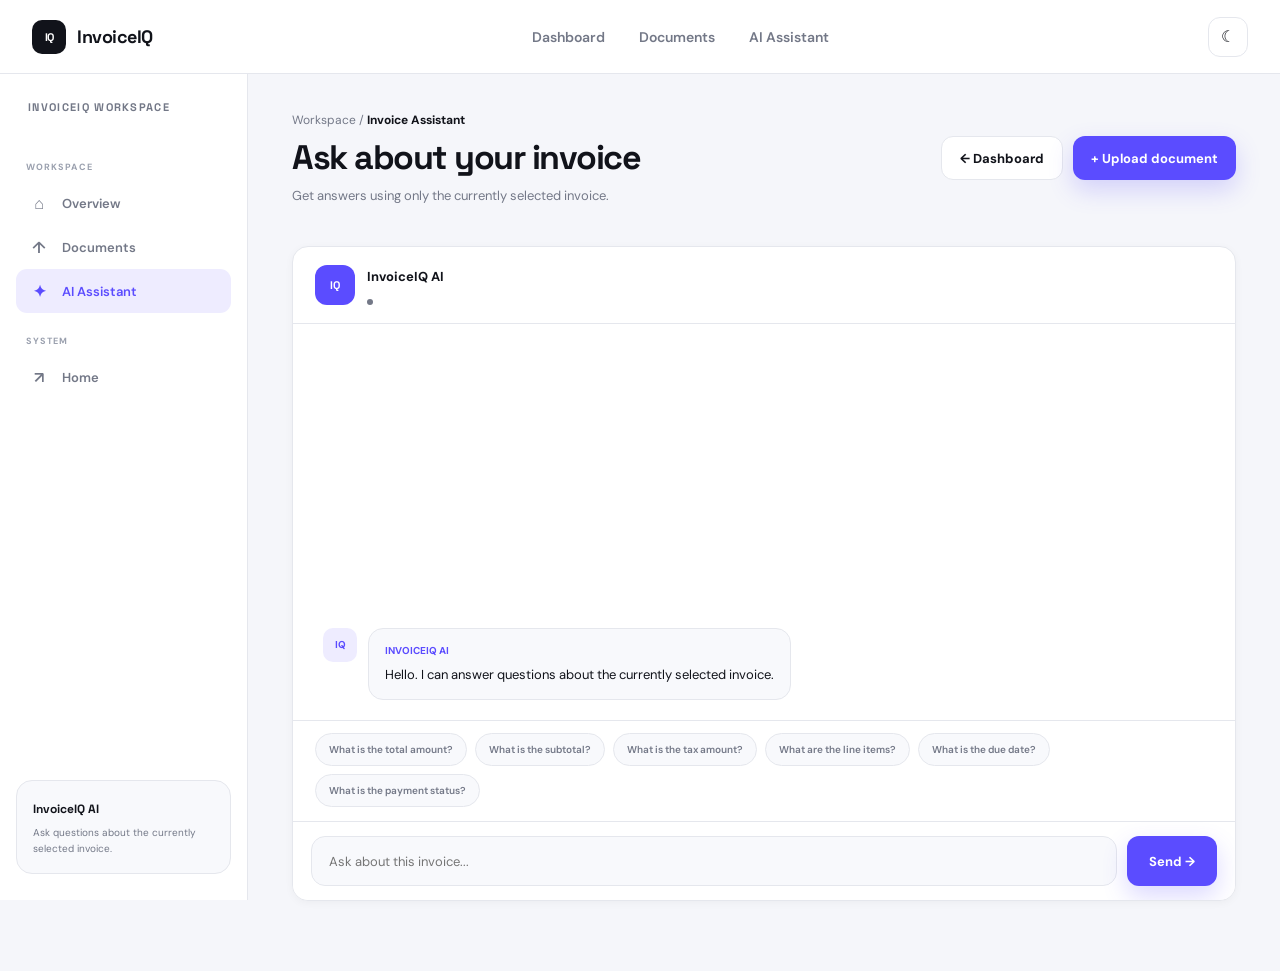
==== commit 27458847: "feat: switch Azure authentication from Entra ID to API keys" ====
--- a/frontend/chat.html
+++ b/frontend/chat.html
@@ -4,12 +4,13 @@
 <head>
 
     <meta charset="UTF-8">
+
     <meta
         name="viewport"
         content="width=device-width, initial-scale=1.0"
     >
 
-    <title>AI Assistant — InvoiceIQ</title>
+    <title>Invoice Assistant — InvoiceIQ</title>
 
     <link
         rel="stylesheet"
@@ -223,6 +224,28 @@
         }
 
 
+        .invoice-context {
+            display: flex;
+            align-items: center;
+            gap: 8px;
+
+            margin-top: 6px;
+
+            color: var(--muted);
+            font-size: 10px;
+        }
+
+
+        .invoice-context-dot {
+            width: 6px;
+            height: 6px;
+
+            border-radius: 50%;
+
+            background: var(--primary);
+        }
+
+
         @media (max-width: 800px) {
 
             .chat-panel {
@@ -288,7 +311,8 @@
 
     <a
         href="index.html"
-        class="brand">
+        class="brand"
+    >
 
         <span class="brand-mark">
             IQ
@@ -321,14 +345,12 @@
         <button
             class="theme-toggle"
             data-theme-toggle
-            aria-label="Toggle dark mode">
-
+            aria-label="Toggle dark mode"
+        >
             ☾
-
         </button>
 
     </div>
-
 
 </nav>
 
@@ -341,7 +363,6 @@
 <div class="app-layout">
 
 
-
     <!-- =================================================
          SIDEBAR
     ================================================== -->
@@ -361,7 +382,8 @@
 
         <a
             href="dashboard.html"
-            class="sidebar-link">
+            class="sidebar-link"
+        >
 
             <span class="sidebar-icon">
                 ⌂
@@ -376,7 +398,8 @@
 
         <a
             href="upload.html"
-            class="sidebar-link">
+            class="sidebar-link"
+        >
 
             <span class="sidebar-icon">
                 ↑
@@ -391,7 +414,8 @@
 
         <a
             href="chat.html"
-            class="sidebar-link active">
+            class="sidebar-link active"
+        >
 
             <span class="sidebar-icon">
                 ✦
@@ -412,7 +436,8 @@
 
         <a
             href="index.html"
-            class="sidebar-link">
+            class="sidebar-link"
+        >
 
             <span class="sidebar-icon">
                 ↗
@@ -429,12 +454,12 @@
         <div class="sidebar-bottom">
 
             <strong>
-                BuisnessAgent
+                InvoiceIQ AI
             </strong>
 
             <p>
-                Ask questions about your stored
-                business information.
+                Ask questions about the
+                currently selected invoice.
             </p>
 
         </div>
@@ -464,20 +489,20 @@
 
                     Workspace /
                     <strong>
-                        AI Assistant
+                        Invoice Assistant
                     </strong>
 
                 </div>
 
 
                 <h1 class="page-title">
-                    Ask your business
+                    Ask about your invoice
                 </h1>
 
 
                 <p class="page-subtitle">
-                    Get answers from the financial information
-                    stored in InvoiceIQ.
+                    Get answers using only the currently
+                    selected invoice.
                 </p>
 
             </div>
@@ -489,19 +514,17 @@
 
                 <a
                     href="dashboard.html"
-                    class="btn btn-secondary">
-
+                    class="btn btn-secondary"
+                >
                     ← Dashboard
-
                 </a>
 
 
                 <a
                     href="upload.html"
-                    class="btn btn-primary">
-
+                    class="btn btn-primary"
+                >
                     + Upload document
-
                 </a>
 
 
@@ -541,9 +564,23 @@
 
                     <div class="chat-status">
 
-                        <span class="status-dot"></span>
-
-                        Connected to business data
+                        
+
+                        <!--  -->
+
+                    </div>
+
+
+                    <div
+                        class="invoice-context"
+                        id="invoice-context"
+                    >
+
+                        
+
+                        <span>
+                            Invoice context will be loaded from the selected document.
+                        </span>
 
                     </div>
 
@@ -560,7 +597,8 @@
 
             <div
                 id="messages"
-                class="messages">
+                class="messages"
+            >
 
 
                 <!-- INITIAL AI MESSAGE -->
@@ -582,9 +620,9 @@
 
 
                         <p>
-                            Hello. I can answer questions about
-                            your revenue, purchases, expenses
-                            and estimated profit.
+                            Hello. I can answer questions
+                            about the currently selected
+                            invoice.
                         </p>
 
 
@@ -607,46 +645,49 @@
 
                 <button
                     type="button"
-                    onclick="useSuggestion('What is my total revenue?')">
-
-                    What is my total revenue?
-
+                    onclick="useSuggestion('What is the total amount of this invoice?')"
+                >
+                    What is the total amount?
                 </button>
 
 
                 <button
                     type="button"
-                    onclick="useSuggestion('How much did we spend on purchases?')">
-
-                    How much did we spend on purchases?
-
+                    onclick="useSuggestion('What is the subtotal of this invoice?')"
+                >
+                    What is the subtotal?
                 </button>
 
 
                 <button
                     type="button"
-                    onclick="useSuggestion('What are our total expenses?')">
-
-                    What are our total expenses?
-
+                    onclick="useSuggestion('What is the tax amount on this invoice?')"
+                >
+                    What is the tax amount?
                 </button>
 
 
                 <button
                     type="button"
-                    onclick="useSuggestion('What is our estimated profit?')">
-
-                    What is our estimated profit?
-
+                    onclick="useSuggestion('What are the line items in this invoice?')"
+                >
+                    What are the line items?
                 </button>
 
 
                 <button
                     type="button"
-                    onclick="useSuggestion('Give me a business summary.')">
-
-                    Give me a business summary.
-
+                    onclick="useSuggestion('What is the due date of this invoice?')"
+                >
+                    What is the due date?
+                </button>
+
+
+                <button
+                    type="button"
+                    onclick="useSuggestion('What is the payment status of this invoice?')"
+                >
+                    What is the payment status?
                 </button>
 
 
@@ -660,20 +701,23 @@
 
             <form
                 id="chat-form"
-                class="chat-form">
+                class="chat-form"
+            >
 
 
                 <input
                     id="chat-input"
                     type="text"
-                    placeholder="Ask a business question..."
+                    placeholder="Ask about this invoice..."
                     autocomplete="off"
-                    aria-label="Ask a business question">
+                    aria-label="Ask about this invoice"
+                >
 
 
                 <button
                     class="btn btn-primary"
-                    type="submit">
+                    type="submit"
+                >
 
                     Send →
 
@@ -704,15 +748,87 @@
     const input =
         document.getElementById("chat-input");
 
+
     if (!input) {
         return;
     }
 
+
     input.value = text;
 
     input.focus();
 
 }
+
+</script>
+
+
+
+<!-- =====================================================
+     INVOICE CONTEXT
+===================================================== -->
+
+<script>
+
+(function () {
+
+    const params =
+        new URLSearchParams(
+            window.location.search
+        );
+
+
+    const documentId =
+        params.get("document_id");
+
+
+    const context =
+        document.getElementById(
+            "invoice-context"
+        );
+
+
+    if (!context) {
+        return;
+    }
+
+
+    if (
+        documentId &&
+        Number.isInteger(
+            Number(documentId)
+        ) &&
+        Number(documentId) > 0
+    ) {
+
+        context.innerHTML = `
+
+            
+
+            <span>
+                Selected invoice #${documentId}
+            </span>
+
+        `;
+
+    } else {
+
+        context.innerHTML = `
+
+            <span
+                class="invoice-context-dot"
+                style="background:var(--muted);"
+            ></span>
+
+            <span>
+                
+            </span>
+
+        `;
+
+    }
+
+})();
 
 </script>
 
@@ -722,7 +838,7 @@
      CHAT JAVASCRIPT
 ===================================================== -->
 
-<script src="js/chat.js"></script>
+<script src="js/chat.js?v=3"></script>
 
 
 </body>
--- a/frontend/css/style.css
+++ b/frontend/css/style.css
@@ -1461,4 +1461,1115 @@
     .chat-panel {
         height: calc(100vh - 180px);
     }
+}
+
+/* =====================================================
+   CLICKABLE DOCUMENTS
+===================================================== */
+
+.document-clickable {
+    cursor: pointer;
+    transition:
+        transform 0.18s ease,
+        border-color 0.18s ease,
+        background 0.18s ease;
+}
+
+.document-clickable:hover {
+    transform: translateY(-2px);
+    border-color: var(--accent);
+}
+
+.document-clickable:focus {
+    outline: 2px solid var(--accent);
+    outline-offset: 2px;
+}
+
+
+/* =====================================================
+   DOCUMENT DETAILS MODAL
+===================================================== */
+
+body.modal-open {
+    overflow: hidden;
+}
+
+.document-modal {
+    position: fixed;
+    inset: 0;
+    z-index: 9999;
+
+    display: flex;
+    align-items: center;
+    justify-content: center;
+
+    padding: 24px;
+
+    opacity: 0;
+    visibility: hidden;
+
+    transition:
+        opacity 0.2s ease,
+        visibility 0.2s ease;
+}
+
+.document-modal.show {
+    opacity: 1;
+    visibility: visible;
+}
+
+
+.document-modal-backdrop {
+    position: absolute;
+    inset: 0;
+
+    background: rgba(0, 0, 0, 0.72);
+
+    backdrop-filter: blur(8px);
+}
+
+
+.document-modal-card {
+    position: relative;
+    z-index: 2;
+
+    width: min(850px, 100%);
+
+    max-height: 90vh;
+
+    overflow-y: auto;
+
+    background: var(--surface);
+
+    border: 1px solid var(--border);
+
+    border-radius: 20px;
+
+    box-shadow:
+        0 30px 80px rgba(0, 0, 0, 0.45);
+
+    transform: translateY(15px) scale(0.98);
+
+    transition:
+        transform 0.2s ease;
+}
+
+.document-modal.show
+.document-modal-card {
+    transform:
+        translateY(0)
+        scale(1);
+}
+
+
+/* =====================================================
+   MODAL HEADER
+===================================================== */
+
+.document-modal-header {
+    display: flex;
+
+    align-items: center;
+    justify-content: space-between;
+
+    padding: 24px 26px;
+
+    border-bottom: 1px solid var(--border);
+}
+
+
+.document-modal-label {
+    font-size: 10px;
+
+    font-weight: 700;
+
+    letter-spacing: 1.5px;
+
+    color: var(--muted);
+
+    margin-bottom: 6px;
+}
+
+
+.document-modal-header h2 {
+    margin: 0;
+
+    font-family:
+        "Space Grotesk",
+        sans-serif;
+
+    font-size: 24px;
+}
+
+
+.document-modal-close {
+    width: 38px;
+    height: 38px;
+
+    display: flex;
+
+    align-items: center;
+    justify-content: center;
+
+    border: 1px solid var(--border);
+
+    border-radius: 10px;
+
+    background: var(--surface-2);
+
+    color: var(--text);
+
+    font-size: 24px;
+
+    cursor: pointer;
+
+    transition:
+        background 0.18s ease,
+        border-color 0.18s ease;
+}
+
+.document-modal-close:hover {
+    border-color: var(--accent);
+}
+
+
+/* =====================================================
+   MODAL CONTENT
+===================================================== */
+
+.document-modal-content {
+    padding: 26px;
+}
+
+
+.document-detail-grid {
+    display: grid;
+
+    grid-template-columns:
+        repeat(2, minmax(0, 1fr));
+
+    gap: 12px;
+}
+
+
+.detail-box {
+    padding: 16px;
+
+    border: 1px solid var(--border);
+
+    border-radius: 12px;
+
+    background: var(--surface-2);
+}
+
+
+.detail-box span {
+    display: block;
+
+    margin-bottom: 7px;
+
+    font-size: 9px;
+
+    font-weight: 700;
+
+    letter-spacing: 1px;
+
+    color: var(--muted);
+}
+
+
+.detail-box strong {
+    display: block;
+
+    font-size: 14px;
+
+    color: var(--text);
+}
+
+
+.detail-total {
+    font-size: 19px !important;
+}
+
+
+/* =====================================================
+   DETAILS SECTION
+===================================================== */
+
+.details-section {
+    margin-top: 24px;
+}
+
+
+.details-section-title {
+    margin-bottom: 10px;
+
+    font-size: 10px;
+
+    font-weight: 700;
+
+    letter-spacing: 1.2px;
+
+    color: var(--muted);
+}
+
+
+.payment-status-box {
+    padding: 14px 16px;
+
+    border: 1px solid var(--border);
+
+    border-radius: 12px;
+
+    background: var(--surface-2);
+
+    font-size: 13px;
+
+    color: var(--text);
+}
+
+
+/* =====================================================
+   ITEMS TABLE
+===================================================== */
+
+.details-table-wrap {
+    overflow-x: auto;
+
+    border: 1px solid var(--border);
+
+    border-radius: 12px;
+}
+
+
+.details-table {
+    width: 100%;
+
+    border-collapse: collapse;
+
+    font-size: 12px;
+}
+
+
+.details-table th {
+    padding: 13px 14px;
+
+    text-align: left;
+
+    font-size: 9px;
+
+    letter-spacing: 0.8px;
+
+    color: var(--muted);
+
+    background: var(--surface-2);
+
+    border-bottom: 1px solid var(--border);
+}
+
+
+.details-table td {
+    padding: 14px;
+
+    color: var(--text);
+
+    border-bottom: 1px solid var(--border);
+}
+
+
+.details-table tr:last-child td {
+    border-bottom: none;
+}
+
+
+.details-table th:not(:first-child),
+.details-table td:not(:first-child) {
+    text-align: right;
+}
+
+
+/* =====================================================
+   LOADING
+===================================================== */
+
+.document-loading {
+    min-height: 220px;
+
+    display: flex;
+
+    flex-direction: column;
+
+    align-items: center;
+    justify-content: center;
+
+    color: var(--muted);
+}
+
+
+.document-spinner {
+    width: 32px;
+    height: 32px;
+
+    margin-bottom: 14px;
+
+    border: 3px solid var(--border);
+
+    border-top-color: var(--accent);
+
+    border-radius: 50%;
+
+    animation:
+        invoiceiq-spin 0.8s linear infinite;
+}
+
+
+@keyframes invoiceiq-spin {
+
+    to {
+        transform: rotate(360deg);
+    }
+
+}
+
+
+/* =====================================================
+   ERROR
+===================================================== */
+
+.document-error {
+    padding: 20px;
+
+    border: 1px solid
+        rgba(239, 68, 68, 0.35);
+
+    border-radius: 12px;
+
+    color: var(--red);
+
+    background:
+        rgba(239, 68, 68, 0.08);
+}
+
+
+/* =====================================================
+   MOBILE
+===================================================== */
+
+@media (max-width: 700px) {
+
+    .document-modal {
+        padding: 12px;
+    }
+
+
+    .document-modal-card {
+        max-height: 94vh;
+
+        border-radius: 16px;
+    }
+
+
+    .document-modal-header {
+        padding: 18px;
+    }
+
+
+    .document-modal-content {
+        padding: 18px;
+    }
+
+
+    .document-detail-grid {
+        grid-template-columns: 1fr;
+    }
+
+
+    .document-modal-header h2 {
+        font-size: 19px;
+    }
+
+}
+
+/* =====================================================
+   FINANCIAL OVERVIEW CHART — FIX
+===================================================== */
+
+#chart {
+    width: 100%;
+    min-height: 300px;
+
+    display: flex;
+    align-items: flex-end;
+    justify-content: space-around;
+
+    gap: 28px;
+
+    padding: 30px 30px 20px;
+
+    box-sizing: border-box;
+}
+
+
+/* Individual chart column */
+
+#chart .chart-col {
+    flex: 1;
+
+    min-width: 120px;
+
+    height: 250px;
+
+    display: flex;
+    flex-direction: column;
+
+    align-items: center;
+    justify-content: flex-end;
+
+    position: relative;
+}
+
+
+/* Bar area */
+
+#chart .chart-stack {
+    width: 100%;
+    max-width: 90px;
+
+    height: 180px;
+
+    display: flex;
+    align-items: flex-end;
+    justify-content: center;
+
+    position: relative;
+}
+
+
+/* Actual bar */
+
+#chart .chart-bar {
+    width: 56px;
+
+    min-height: 5px;
+
+    border-radius: 10px 10px 4px 4px;
+
+    transition:
+        height 0.4s ease,
+        transform 0.2s ease;
+}
+
+
+#chart .chart-bar:hover {
+    transform: scaleX(1.08);
+}
+
+
+/* Revenue */
+
+#chart .chart-bar.revenue {
+    background: var(--primary);
+}
+
+
+/* Purchases / Expenses */
+
+#chart .chart-bar.expense {
+    background: #6366f1;
+}
+
+
+/* Labels BELOW the chart */
+
+#chart .chart-label {
+    position: static;
+
+    width: 100%;
+
+    margin-top: 16px;
+
+    text-align: center;
+
+    line-height: 1.6;
+
+    font-size: 13px;
+
+    font-weight: 500;
+
+    color: var(--text);
+
+    white-space: normal;
+}
+
+
+/* Amount */
+
+#chart .chart-label::first-line {
+    font-weight: 600;
+}
+
+
+/* =====================================================
+   FIX FINANCIAL OVERVIEW PANEL
+===================================================== */
+
+.panel:has(#chart) {
+    overflow: hidden;
+}
+
+
+/* Chart container */
+
+#chart {
+    overflow: visible;
+}
+
+
+/* =====================================================
+   RESPONSIVE
+===================================================== */
+
+@media (max-width: 800px) {
+
+    #chart {
+        gap: 12px;
+
+        padding-left: 12px;
+        padding-right: 12px;
+    }
+
+
+    #chart .chart-col {
+        min-width: 90px;
+    }
+
+
+    #chart .chart-stack {
+        height: 160px;
+    }
+
+
+    #chart .chart-bar {
+        width: 42px;
+    }
+
+
+    #chart .chart-label {
+        font-size: 11px;
+    }
+
+}
+
+
+@media (max-width: 600px) {
+
+    #chart {
+        gap: 8px;
+
+        min-height: 260px;
+
+        padding: 20px 8px 15px;
+    }
+
+
+    #chart .chart-col {
+        min-width: 0;
+
+        height: 220px;
+    }
+
+
+    #chart .chart-stack {
+        height: 130px;
+    }
+
+
+    #chart .chart-bar {
+        width: 32px;
+    }
+
+
+    #chart .chart-label {
+        font-size: 10px;
+
+        line-height: 1.5;
+    }
+
+}
+
+/* =====================================================
+   FINANCIAL OVERVIEW CHART
+===================================================== */
+
+.chart {
+    position: relative;
+
+    width: 100%;
+    height: 330px;
+
+    display: flex;
+    align-items: stretch;
+    justify-content: space-evenly;
+
+    gap: 24px;
+
+    padding: 25px 30px 18px;
+
+    border: 1px solid var(--border);
+    border-radius: 15px;
+
+    overflow: hidden;
+
+    background:
+        linear-gradient(
+            to bottom,
+            transparent 19%,
+            var(--border) 20%,
+            transparent 21%,
+
+            transparent 39%,
+            var(--border) 40%,
+            transparent 41%,
+
+            transparent 59%,
+            var(--border) 60%,
+            transparent 61%,
+
+            transparent 79%,
+            var(--border) 80%,
+            transparent 81%
+        );
+}
+
+
+/* =====================================================
+   CHART COLUMN
+===================================================== */
+
+.chart .chart-col {
+
+    flex: 1;
+
+    min-width: 110px;
+
+    height: 100%;
+
+    display: flex;
+    flex-direction: column;
+
+    align-items: center;
+    justify-content: flex-end;
+
+    position: relative;
+}
+
+
+/* =====================================================
+   BAR AREA
+===================================================== */
+
+.chart .chart-stack {
+
+    width: 100%;
+    max-width: 90px;
+
+    height: 215px;
+
+    display: flex;
+
+    align-items: flex-end;
+    justify-content: center;
+
+    position: relative;
+}
+
+
+/* =====================================================
+   BAR
+===================================================== */
+
+.chart .chart-bar {
+
+    width: 52px;
+
+    min-height: 5px;
+
+    border-radius:
+        9px
+        9px
+        4px
+        4px;
+
+    transition:
+        height 0.35s ease,
+        transform 0.2s ease;
+}
+
+
+.chart .chart-bar:hover {
+
+    transform:
+        scaleX(1.08);
+}
+
+
+/* Revenue */
+
+.chart .chart-bar.revenue {
+
+    background: var(--primary);
+
+    box-shadow:
+        0 8px 25px
+        rgba(91, 76, 255, 0.22);
+}
+
+
+/* Purchases + Expenses */
+
+.chart .chart-bar.expense {
+
+    background: #6366f1;
+
+}
+
+
+/* =====================================================
+   LABEL AREA
+===================================================== */
+
+.chart .chart-label {
+
+    width: 100%;
+
+    min-height: 55px;
+
+    margin-top: 14px;
+
+    display: flex;
+
+    flex-direction: column;
+
+    align-items: center;
+    justify-content: flex-start;
+
+    text-align: center;
+
+    color: var(--text);
+
+    font-size: 12px;
+
+    font-weight: 500;
+
+    line-height: 1.45;
+
+    white-space: nowrap;
+}
+
+
+/*
+ * First line = category name
+ */
+
+.chart .chart-label::first-line {
+
+    font-weight: 600;
+
+}
+
+
+/* =====================================================
+   REMOVE OLD FINANCIAL ACTIVITY OVERLAY
+===================================================== */
+
+.chart::before {
+
+    content: none !important;
+
+}
+
+
+/* =====================================================
+   RESPONSIVE CHART
+===================================================== */
+
+@media (max-width: 900px) {
+
+    .chart {
+
+        height: 310px;
+
+        gap: 12px;
+
+        padding:
+            22px
+            15px
+            15px;
+    }
+
+
+    .chart .chart-col {
+
+        min-width: 80px;
+    }
+
+
+    .chart .chart-stack {
+
+        height: 195px;
+    }
+
+
+    .chart .chart-bar {
+
+        width: 44px;
+    }
+
+
+    .chart .chart-label {
+
+        font-size: 11px;
+    }
+
+}
+
+
+@media (max-width: 600px) {
+
+    .chart {
+
+        height: 285px;
+
+        gap: 5px;
+
+        padding:
+            18px
+            8px
+            12px;
+    }
+
+
+    .chart .chart-col {
+
+        min-width: 0;
+    }
+
+
+    .chart .chart-stack {
+
+        height: 170px;
+    }
+
+
+    .chart .chart-bar {
+
+        width: 32px;
+    }
+
+
+    .chart .chart-label {
+
+        font-size: 10px;
+
+        white-space: normal;
+    }
+
+}
+
+/* =====================================================
+   MULTIPLE SELECTED DOCUMENTS
+===================================================== */
+
+.selected-files-title {
+    margin-bottom: 12px;
+
+    color: var(--text);
+
+    font-size: 11px;
+    font-weight: 700;
+
+    text-transform: uppercase;
+    letter-spacing: 0.08em;
+}
+
+
+.selected-files-list {
+    display: flex;
+    flex-direction: column;
+
+    gap: 8px;
+}
+
+
+.selected-file-row {
+    display: flex;
+
+    align-items: center;
+    justify-content: space-between;
+
+    gap: 12px;
+
+    padding: 11px 13px;
+
+    background: var(--surface);
+
+    border: 1px solid var(--border);
+
+    border-radius: 11px;
+}
+
+
+.selected-file-info {
+    min-width: 0;
+
+    display: flex;
+
+    align-items: center;
+
+    gap: 10px;
+}
+
+
+.selected-file-icon {
+    flex: 0 0 34px;
+
+    width: 34px;
+    height: 34px;
+
+    display: grid;
+    place-items: center;
+
+    border-radius: 9px;
+
+    background: var(--primary-soft);
+
+    color: var(--primary);
+
+    font-size: 8px;
+    font-weight: 800;
+}
+
+
+.selected-file-info strong {
+    display: block;
+
+    max-width: 420px;
+
+    overflow: hidden;
+
+    text-overflow: ellipsis;
+
+    white-space: nowrap;
+
+    color: var(--text);
+
+    font-size: 12px;
+}
+
+
+.selected-file-info span {
+    display: block;
+
+    margin-top: 3px;
+
+    color: var(--muted);
+
+    font-size: 10px;
+}
+
+
+.remove-file-btn {
+    flex: 0 0 28px;
+
+    width: 28px;
+    height: 28px;
+
+    display: grid;
+    place-items: center;
+
+    border: 1px solid var(--border);
+
+    border-radius: 8px;
+
+    background: var(--surface-2);
+
+    color: var(--muted);
+
+    font-size: 18px;
+}
+
+
+.remove-file-btn:hover {
+    color: var(--red);
+
+    border-color: var(--red);
+}
+
+
+/* =====================================================
+   BATCH PROCESSING RESULTS
+===================================================== */
+
+.upload-results-list {
+    display: flex;
+
+    flex-direction: column;
+
+    gap: 8px;
+}
+
+
+.upload-result-item {
+    padding: 12px 14px;
+
+    border-radius: 10px;
+
+    border: 1px solid var(--border);
+
+    background: var(--surface);
+}
+
+
+.upload-result-item strong {
+    display: block;
+
+    font-size: 11px;
+}
+
+
+.upload-result-item span {
+    display: block;
+
+    margin-top: 4px;
+
+    color: var(--muted);
+
+    font-size: 10px;
+}
+
+
+.upload-result-item.success {
+    border-color:
+        rgba(22, 166, 115, 0.25);
+
+    background:
+        var(--green-soft);
+}
+
+
+.upload-result-item.failed {
+    border-color:
+        rgba(223, 75, 97, 0.25);
+
+    background:
+        var(--red-soft);
+}
+
+
+@media (max-width: 600px) {
+
+    .selected-file-info strong {
+        max-width: 230px;
+    }
+
 }
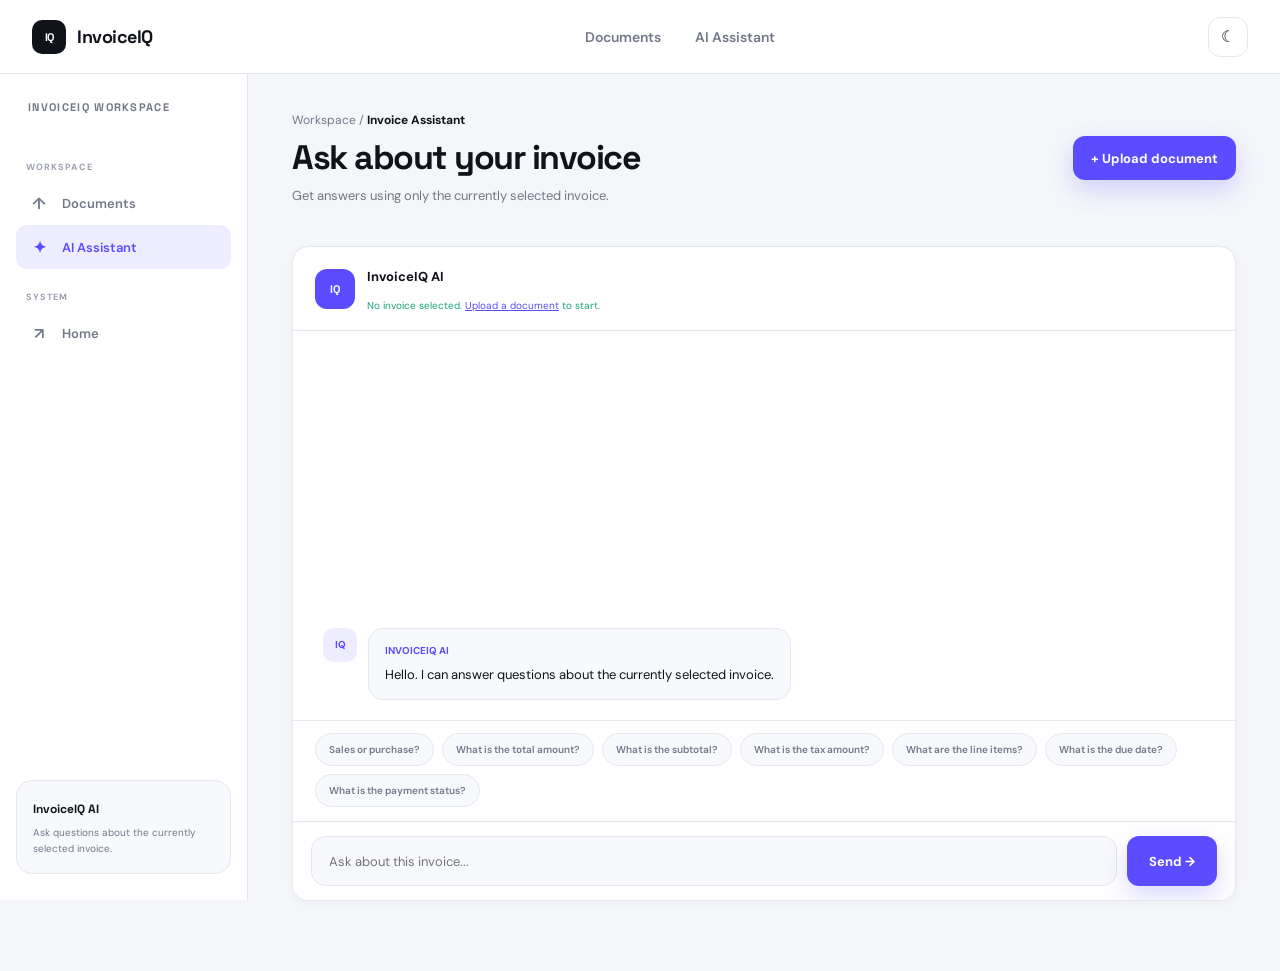
==== commit de61d82e: "Removing the Dashboard Page" ====
--- a/frontend/chat.html
+++ b/frontend/chat.html
@@ -324,10 +324,6 @@
 
 
     <div class="nav-links">
-
-        <a href="dashboard.html">
-            Dashboard
-        </a>
 
         <a href="upload.html">
             Documents
@@ -380,21 +376,6 @@
         </div>
 
 
-        <a
-            href="dashboard.html"
-            class="sidebar-link"
-        >
-
-            <span class="sidebar-icon">
-                ⌂
-            </span>
-
-            <span>
-                Overview
-            </span>
-
-        </a>
-
 
         <a
             href="upload.html"
@@ -511,13 +492,6 @@
 
             <div class="chat-page-actions">
 
-
-                <a
-                    href="dashboard.html"
-                    class="btn btn-secondary"
-                >
-                    ← Dashboard
-                </a>
 
 
                 <a
@@ -641,6 +615,14 @@
             ============================================== -->
 
             <div class="suggestions">
+
+
+                <button
+                    type="button"
+                    onclick="useSuggestion('Is this a sales or purchase invoice?')"
+                >
+                    Sales or purchase?
+                </button>
 
 
                 <button
--- a/frontend/css/style.css
+++ b/frontend/css/style.css
@@ -735,99 +735,8 @@
 }
 
 /* =========================================================
-   DASHBOARD
+   PANELS
 ========================================================= */
-
-.stats-grid {
-    display: grid;
-    grid-template-columns: repeat(4, 1fr);
-    gap: 14px;
-
-    margin-bottom: 20px;
-}
-
-.stat-card {
-    min-height: 160px;
-
-    padding: 22px;
-
-    position: relative;
-
-    background: var(--surface);
-    border: 1px solid var(--border);
-    border-radius: var(--radius-md);
-
-    box-shadow: var(--shadow-sm);
-
-    overflow: hidden;
-}
-
-.stat-card::after {
-    content: "";
-
-    position: absolute;
-
-    width: 100px;
-    height: 100px;
-
-    right: -45px;
-    bottom: -50px;
-
-    border-radius: 50%;
-
-    background: var(--primary-soft);
-}
-
-.stat-label {
-    color: var(--muted);
-
-    font-size: 10px;
-    font-weight: 700;
-
-    letter-spacing: 0.1em;
-}
-
-.stat-value {
-    margin-top: 14px;
-
-    font-family: "Space Grotesk", sans-serif;
-    font-size: 29px;
-    font-weight: 700;
-    letter-spacing: -1px;
-}
-
-.stat-foot {
-    margin-top: 12px;
-
-    color: var(--muted);
-    font-size: 11px;
-}
-
-.stat-icon {
-    position: absolute;
-
-    right: 20px;
-    top: 20px;
-
-    width: 34px;
-    height: 34px;
-
-    display: grid;
-    place-items: center;
-
-    border-radius: 10px;
-
-    background: var(--surface-3);
-    color: var(--primary);
-
-    font-weight: 700;
-}
-
-.dashboard-grid {
-    display: grid;
-    grid-template-columns: 1.3fr 0.7fr;
-    gap: 18px;
-}
 
 .panel {
     background: var(--surface);
@@ -865,112 +774,6 @@
     padding: 22px;
 }
 
-/* CHART */
-
-.chart {
-    min-height: 290px;
-
-    display: flex;
-    align-items: flex-end;
-    gap: 12px;
-
-    padding: 25px;
-
-    border: 1px solid var(--border);
-    border-radius: 15px;
-
-    background:
-        linear-gradient(
-            to bottom,
-            transparent 19%,
-            var(--border) 20%,
-            transparent 21%,
-            transparent 39%,
-            var(--border) 40%,
-            transparent 41%,
-            transparent 59%,
-            var(--border) 60%,
-            transparent 61%,
-            transparent 79%,
-            var(--border) 80%,
-            transparent 81%
-        );
-}
-
-.chart::before {
-    content: "Financial activity";
-
-    position: absolute;
-
-    color: var(--muted);
-    font-size: 11px;
-}
-
-/* DOCUMENT LIST */
-
-.document-list {
-    display: flex;
-    flex-direction: column;
-    gap: 8px;
-}
-
-.document-row {
-    padding: 13px;
-
-    display: flex;
-    align-items: center;
-    gap: 12px;
-
-    border: 1px solid var(--border);
-    border-radius: 12px;
-
-    background: var(--surface-2);
-}
-
-.document-icon {
-    width: 38px;
-    height: 38px;
-
-    display: grid;
-    place-items: center;
-
-    border-radius: 10px;
-
-    background: var(--primary-soft);
-    color: var(--primary);
-
-    font-weight: 700;
-}
-
-.document-info {
-    flex: 1;
-    min-width: 0;
-}
-
-.document-info strong {
-    display: block;
-
-    overflow: hidden;
-    text-overflow: ellipsis;
-    white-space: nowrap;
-
-    font-size: 12px;
-}
-
-.document-info span {
-    display: block;
-    margin-top: 3px;
-
-    color: var(--muted);
-    font-size: 10px;
-}
-
-.document-amount {
-    font-family: "Space Grotesk", sans-serif;
-    font-size: 12px;
-    font-weight: 700;
-}
-
 /* =========================================================
    UPLOAD
 ========================================================= */
@@ -985,6 +788,123 @@
     padding: 34px;
 }
 
+.invoice-type-selection {
+    margin-bottom: 24px;
+}
+
+.section-label {
+    display: flex;
+    align-items: center;
+    gap: 8px;
+    font-size: 13px;
+    font-weight: 700;
+    color: var(--text);
+    margin-bottom: 6px;
+}
+
+.required-tag {
+    font-size: 10px;
+    font-weight: 700;
+    text-transform: uppercase;
+    letter-spacing: 0.08em;
+    padding: 2px 7px;
+    border-radius: 6px;
+    background: var(--primary-soft);
+    color: var(--primary);
+}
+
+.section-hint {
+    color: var(--muted);
+    font-size: 12px;
+    margin-bottom: 14px;
+    line-height: 1.5;
+}
+
+.type-options-grid {
+    display: grid;
+    grid-template-columns: repeat(2, 1fr);
+    gap: 14px;
+}
+
+.type-option-card {
+    position: relative;
+    padding: 16px;
+    border: 1.5px solid var(--border);
+    border-radius: var(--radius-sm);
+    background: var(--surface-2);
+    cursor: pointer;
+    transition: all 0.2s ease;
+    display: flex;
+    flex-direction: column;
+    gap: 6px;
+    user-select: none;
+}
+
+.type-option-card input[type="radio"] {
+    position: absolute;
+    opacity: 0;
+    pointer-events: none;
+}
+
+.type-option-card:hover {
+    border-color: var(--primary);
+    transform: translateY(-2px);
+}
+
+.type-option-card.active {
+    border-color: var(--primary);
+    background: var(--primary-soft);
+    box-shadow: 0 4px 16px rgba(91, 76, 255, 0.12);
+}
+
+.type-option-top {
+    display: flex;
+    align-items: center;
+    justify-content: space-between;
+}
+
+.type-option-card strong {
+    font-size: 13px;
+    color: var(--text);
+    font-weight: 700;
+}
+
+.type-option-card span {
+    font-size: 11px;
+    color: var(--muted);
+    line-height: 1.4;
+}
+
+.type-option-badge {
+    display: inline-flex;
+    align-items: center;
+    gap: 4px;
+    padding: 3px 8px;
+    border-radius: 6px;
+    font-size: 10px;
+    font-weight: 700;
+    letter-spacing: 0.04em;
+    text-transform: uppercase;
+}
+
+.badge-sales {
+    background: var(--green-soft);
+    color: var(--green);
+    border: 1px solid rgba(22, 166, 115, 0.2);
+}
+
+.badge-purchase {
+    background: var(--primary-soft);
+    color: var(--primary);
+    border: 1px solid rgba(91, 76, 255, 0.2);
+}
+
+.badge-expense {
+    background: var(--orange-soft);
+    color: var(--orange);
+    border: 1px solid rgba(239, 139, 50, 0.2);
+}
+
 .dropzone {
     min-height: 390px;
 
@@ -1329,11 +1249,6 @@
         max-width: 720px;
     }
 
-    .stats-grid {
-        grid-template-columns: repeat(2, 1fr);
-    }
-
-    .dashboard-grid,
     .upload-layout {
         grid-template-columns: 1fr;
     }
@@ -1408,10 +1323,6 @@
         grid-template-columns: 1fr;
     }
 
-    .stats-grid {
-        grid-template-columns: 1fr;
-    }
-
     .app-top {
         margin-bottom: 28px;
     }
@@ -1461,921 +1372,6 @@
     .chat-panel {
         height: calc(100vh - 180px);
     }
-}
-
-/* =====================================================
-   CLICKABLE DOCUMENTS
-===================================================== */
-
-.document-clickable {
-    cursor: pointer;
-    transition:
-        transform 0.18s ease,
-        border-color 0.18s ease,
-        background 0.18s ease;
-}
-
-.document-clickable:hover {
-    transform: translateY(-2px);
-    border-color: var(--accent);
-}
-
-.document-clickable:focus {
-    outline: 2px solid var(--accent);
-    outline-offset: 2px;
-}
-
-
-/* =====================================================
-   DOCUMENT DETAILS MODAL
-===================================================== */
-
-body.modal-open {
-    overflow: hidden;
-}
-
-.document-modal {
-    position: fixed;
-    inset: 0;
-    z-index: 9999;
-
-    display: flex;
-    align-items: center;
-    justify-content: center;
-
-    padding: 24px;
-
-    opacity: 0;
-    visibility: hidden;
-
-    transition:
-        opacity 0.2s ease,
-        visibility 0.2s ease;
-}
-
-.document-modal.show {
-    opacity: 1;
-    visibility: visible;
-}
-
-
-.document-modal-backdrop {
-    position: absolute;
-    inset: 0;
-
-    background: rgba(0, 0, 0, 0.72);
-
-    backdrop-filter: blur(8px);
-}
-
-
-.document-modal-card {
-    position: relative;
-    z-index: 2;
-
-    width: min(850px, 100%);
-
-    max-height: 90vh;
-
-    overflow-y: auto;
-
-    background: var(--surface);
-
-    border: 1px solid var(--border);
-
-    border-radius: 20px;
-
-    box-shadow:
-        0 30px 80px rgba(0, 0, 0, 0.45);
-
-    transform: translateY(15px) scale(0.98);
-
-    transition:
-        transform 0.2s ease;
-}
-
-.document-modal.show
-.document-modal-card {
-    transform:
-        translateY(0)
-        scale(1);
-}
-
-
-/* =====================================================
-   MODAL HEADER
-===================================================== */
-
-.document-modal-header {
-    display: flex;
-
-    align-items: center;
-    justify-content: space-between;
-
-    padding: 24px 26px;
-
-    border-bottom: 1px solid var(--border);
-}
-
-
-.document-modal-label {
-    font-size: 10px;
-
-    font-weight: 700;
-
-    letter-spacing: 1.5px;
-
-    color: var(--muted);
-
-    margin-bottom: 6px;
-}
-
-
-.document-modal-header h2 {
-    margin: 0;
-
-    font-family:
-        "Space Grotesk",
-        sans-serif;
-
-    font-size: 24px;
-}
-
-
-.document-modal-close {
-    width: 38px;
-    height: 38px;
-
-    display: flex;
-
-    align-items: center;
-    justify-content: center;
-
-    border: 1px solid var(--border);
-
-    border-radius: 10px;
-
-    background: var(--surface-2);
-
-    color: var(--text);
-
-    font-size: 24px;
-
-    cursor: pointer;
-
-    transition:
-        background 0.18s ease,
-        border-color 0.18s ease;
-}
-
-.document-modal-close:hover {
-    border-color: var(--accent);
-}
-
-
-/* =====================================================
-   MODAL CONTENT
-===================================================== */
-
-.document-modal-content {
-    padding: 26px;
-}
-
-
-.document-detail-grid {
-    display: grid;
-
-    grid-template-columns:
-        repeat(2, minmax(0, 1fr));
-
-    gap: 12px;
-}
-
-
-.detail-box {
-    padding: 16px;
-
-    border: 1px solid var(--border);
-
-    border-radius: 12px;
-
-    background: var(--surface-2);
-}
-
-
-.detail-box span {
-    display: block;
-
-    margin-bottom: 7px;
-
-    font-size: 9px;
-
-    font-weight: 700;
-
-    letter-spacing: 1px;
-
-    color: var(--muted);
-}
-
-
-.detail-box strong {
-    display: block;
-
-    font-size: 14px;
-
-    color: var(--text);
-}
-
-
-.detail-total {
-    font-size: 19px !important;
-}
-
-
-/* =====================================================
-   DETAILS SECTION
-===================================================== */
-
-.details-section {
-    margin-top: 24px;
-}
-
-
-.details-section-title {
-    margin-bottom: 10px;
-
-    font-size: 10px;
-
-    font-weight: 700;
-
-    letter-spacing: 1.2px;
-
-    color: var(--muted);
-}
-
-
-.payment-status-box {
-    padding: 14px 16px;
-
-    border: 1px solid var(--border);
-
-    border-radius: 12px;
-
-    background: var(--surface-2);
-
-    font-size: 13px;
-
-    color: var(--text);
-}
-
-
-/* =====================================================
-   ITEMS TABLE
-===================================================== */
-
-.details-table-wrap {
-    overflow-x: auto;
-
-    border: 1px solid var(--border);
-
-    border-radius: 12px;
-}
-
-
-.details-table {
-    width: 100%;
-
-    border-collapse: collapse;
-
-    font-size: 12px;
-}
-
-
-.details-table th {
-    padding: 13px 14px;
-
-    text-align: left;
-
-    font-size: 9px;
-
-    letter-spacing: 0.8px;
-
-    color: var(--muted);
-
-    background: var(--surface-2);
-
-    border-bottom: 1px solid var(--border);
-}
-
-
-.details-table td {
-    padding: 14px;
-
-    color: var(--text);
-
-    border-bottom: 1px solid var(--border);
-}
-
-
-.details-table tr:last-child td {
-    border-bottom: none;
-}
-
-
-.details-table th:not(:first-child),
-.details-table td:not(:first-child) {
-    text-align: right;
-}
-
-
-/* =====================================================
-   LOADING
-===================================================== */
-
-.document-loading {
-    min-height: 220px;
-
-    display: flex;
-
-    flex-direction: column;
-
-    align-items: center;
-    justify-content: center;
-
-    color: var(--muted);
-}
-
-
-.document-spinner {
-    width: 32px;
-    height: 32px;
-
-    margin-bottom: 14px;
-
-    border: 3px solid var(--border);
-
-    border-top-color: var(--accent);
-
-    border-radius: 50%;
-
-    animation:
-        invoiceiq-spin 0.8s linear infinite;
-}
-
-
-@keyframes invoiceiq-spin {
-
-    to {
-        transform: rotate(360deg);
-    }
-
-}
-
-
-/* =====================================================
-   ERROR
-===================================================== */
-
-.document-error {
-    padding: 20px;
-
-    border: 1px solid
-        rgba(239, 68, 68, 0.35);
-
-    border-radius: 12px;
-
-    color: var(--red);
-
-    background:
-        rgba(239, 68, 68, 0.08);
-}
-
-
-/* =====================================================
-   MOBILE
-===================================================== */
-
-@media (max-width: 700px) {
-
-    .document-modal {
-        padding: 12px;
-    }
-
-
-    .document-modal-card {
-        max-height: 94vh;
-
-        border-radius: 16px;
-    }
-
-
-    .document-modal-header {
-        padding: 18px;
-    }
-
-
-    .document-modal-content {
-        padding: 18px;
-    }
-
-
-    .document-detail-grid {
-        grid-template-columns: 1fr;
-    }
-
-
-    .document-modal-header h2 {
-        font-size: 19px;
-    }
-
-}
-
-/* =====================================================
-   FINANCIAL OVERVIEW CHART — FIX
-===================================================== */
-
-#chart {
-    width: 100%;
-    min-height: 300px;
-
-    display: flex;
-    align-items: flex-end;
-    justify-content: space-around;
-
-    gap: 28px;
-
-    padding: 30px 30px 20px;
-
-    box-sizing: border-box;
-}
-
-
-/* Individual chart column */
-
-#chart .chart-col {
-    flex: 1;
-
-    min-width: 120px;
-
-    height: 250px;
-
-    display: flex;
-    flex-direction: column;
-
-    align-items: center;
-    justify-content: flex-end;
-
-    position: relative;
-}
-
-
-/* Bar area */
-
-#chart .chart-stack {
-    width: 100%;
-    max-width: 90px;
-
-    height: 180px;
-
-    display: flex;
-    align-items: flex-end;
-    justify-content: center;
-
-    position: relative;
-}
-
-
-/* Actual bar */
-
-#chart .chart-bar {
-    width: 56px;
-
-    min-height: 5px;
-
-    border-radius: 10px 10px 4px 4px;
-
-    transition:
-        height 0.4s ease,
-        transform 0.2s ease;
-}
-
-
-#chart .chart-bar:hover {
-    transform: scaleX(1.08);
-}
-
-
-/* Revenue */
-
-#chart .chart-bar.revenue {
-    background: var(--primary);
-}
-
-
-/* Purchases / Expenses */
-
-#chart .chart-bar.expense {
-    background: #6366f1;
-}
-
-
-/* Labels BELOW the chart */
-
-#chart .chart-label {
-    position: static;
-
-    width: 100%;
-
-    margin-top: 16px;
-
-    text-align: center;
-
-    line-height: 1.6;
-
-    font-size: 13px;
-
-    font-weight: 500;
-
-    color: var(--text);
-
-    white-space: normal;
-}
-
-
-/* Amount */
-
-#chart .chart-label::first-line {
-    font-weight: 600;
-}
-
-
-/* =====================================================
-   FIX FINANCIAL OVERVIEW PANEL
-===================================================== */
-
-.panel:has(#chart) {
-    overflow: hidden;
-}
-
-
-/* Chart container */
-
-#chart {
-    overflow: visible;
-}
-
-
-/* =====================================================
-   RESPONSIVE
-===================================================== */
-
-@media (max-width: 800px) {
-
-    #chart {
-        gap: 12px;
-
-        padding-left: 12px;
-        padding-right: 12px;
-    }
-
-
-    #chart .chart-col {
-        min-width: 90px;
-    }
-
-
-    #chart .chart-stack {
-        height: 160px;
-    }
-
-
-    #chart .chart-bar {
-        width: 42px;
-    }
-
-
-    #chart .chart-label {
-        font-size: 11px;
-    }
-
-}
-
-
-@media (max-width: 600px) {
-
-    #chart {
-        gap: 8px;
-
-        min-height: 260px;
-
-        padding: 20px 8px 15px;
-    }
-
-
-    #chart .chart-col {
-        min-width: 0;
-
-        height: 220px;
-    }
-
-
-    #chart .chart-stack {
-        height: 130px;
-    }
-
-
-    #chart .chart-bar {
-        width: 32px;
-    }
-
-
-    #chart .chart-label {
-        font-size: 10px;
-
-        line-height: 1.5;
-    }
-
-}
-
-/* =====================================================
-   FINANCIAL OVERVIEW CHART
-===================================================== */
-
-.chart {
-    position: relative;
-
-    width: 100%;
-    height: 330px;
-
-    display: flex;
-    align-items: stretch;
-    justify-content: space-evenly;
-
-    gap: 24px;
-
-    padding: 25px 30px 18px;
-
-    border: 1px solid var(--border);
-    border-radius: 15px;
-
-    overflow: hidden;
-
-    background:
-        linear-gradient(
-            to bottom,
-            transparent 19%,
-            var(--border) 20%,
-            transparent 21%,
-
-            transparent 39%,
-            var(--border) 40%,
-            transparent 41%,
-
-            transparent 59%,
-            var(--border) 60%,
-            transparent 61%,
-
-            transparent 79%,
-            var(--border) 80%,
-            transparent 81%
-        );
-}
-
-
-/* =====================================================
-   CHART COLUMN
-===================================================== */
-
-.chart .chart-col {
-
-    flex: 1;
-
-    min-width: 110px;
-
-    height: 100%;
-
-    display: flex;
-    flex-direction: column;
-
-    align-items: center;
-    justify-content: flex-end;
-
-    position: relative;
-}
-
-
-/* =====================================================
-   BAR AREA
-===================================================== */
-
-.chart .chart-stack {
-
-    width: 100%;
-    max-width: 90px;
-
-    height: 215px;
-
-    display: flex;
-
-    align-items: flex-end;
-    justify-content: center;
-
-    position: relative;
-}
-
-
-/* =====================================================
-   BAR
-===================================================== */
-
-.chart .chart-bar {
-
-    width: 52px;
-
-    min-height: 5px;
-
-    border-radius:
-        9px
-        9px
-        4px
-        4px;
-
-    transition:
-        height 0.35s ease,
-        transform 0.2s ease;
-}
-
-
-.chart .chart-bar:hover {
-
-    transform:
-        scaleX(1.08);
-}
-
-
-/* Revenue */
-
-.chart .chart-bar.revenue {
-
-    background: var(--primary);
-
-    box-shadow:
-        0 8px 25px
-        rgba(91, 76, 255, 0.22);
-}
-
-
-/* Purchases + Expenses */
-
-.chart .chart-bar.expense {
-
-    background: #6366f1;
-
-}
-
-
-/* =====================================================
-   LABEL AREA
-===================================================== */
-
-.chart .chart-label {
-
-    width: 100%;
-
-    min-height: 55px;
-
-    margin-top: 14px;
-
-    display: flex;
-
-    flex-direction: column;
-
-    align-items: center;
-    justify-content: flex-start;
-
-    text-align: center;
-
-    color: var(--text);
-
-    font-size: 12px;
-
-    font-weight: 500;
-
-    line-height: 1.45;
-
-    white-space: nowrap;
-}
-
-
-/*
- * First line = category name
- */
-
-.chart .chart-label::first-line {
-
-    font-weight: 600;
-
-}
-
-
-/* =====================================================
-   REMOVE OLD FINANCIAL ACTIVITY OVERLAY
-===================================================== */
-
-.chart::before {
-
-    content: none !important;
-
-}
-
-
-/* =====================================================
-   RESPONSIVE CHART
-===================================================== */
-
-@media (max-width: 900px) {
-
-    .chart {
-
-        height: 310px;
-
-        gap: 12px;
-
-        padding:
-            22px
-            15px
-            15px;
-    }
-
-
-    .chart .chart-col {
-
-        min-width: 80px;
-    }
-
-
-    .chart .chart-stack {
-
-        height: 195px;
-    }
-
-
-    .chart .chart-bar {
-
-        width: 44px;
-    }
-
-
-    .chart .chart-label {
-
-        font-size: 11px;
-    }
-
-}
-
-
-@media (max-width: 600px) {
-
-    .chart {
-
-        height: 285px;
-
-        gap: 5px;
-
-        padding:
-            18px
-            8px
-            12px;
-    }
-
-
-    .chart .chart-col {
-
-        min-width: 0;
-    }
-
-
-    .chart .chart-stack {
-
-        height: 170px;
-    }
-
-
-    .chart .chart-bar {
-
-        width: 32px;
-    }
-
-
-    .chart .chart-label {
-
-        font-size: 10px;
-
-        white-space: normal;
-    }
-
-}
-
 /* =====================================================
    MULTIPLE SELECTED DOCUMENTS
 ===================================================== */
@@ -2505,6 +1501,50 @@
     border-color: var(--red);
 }
 
+.selected-file-actions {
+    display: flex;
+    align-items: center;
+    gap: 8px;
+}
+
+.file-type-select {
+    padding: 6px 10px;
+    border: 1px solid var(--border);
+    border-radius: 8px;
+    background: var(--surface-2);
+    color: var(--text);
+    font-size: 11px;
+    font-weight: 600;
+    cursor: pointer;
+    outline: none;
+    transition: all 0.2s ease;
+}
+
+.file-type-select:hover,
+.file-type-select:focus {
+    border-color: var(--primary);
+    background: var(--surface);
+}
+
+.result-type-badge {
+    display: inline-flex;
+    align-items: center;
+    padding: 2px 7px;
+    border-radius: 5px;
+    font-size: 9px;
+    font-weight: 700;
+    letter-spacing: 0.05em;
+    text-transform: uppercase;
+    margin-left: 6px;
+    vertical-align: middle;
+}
+
+@media (max-width: 700px) {
+    .type-options-grid {
+        grid-template-columns: 1fr;
+    }
+}
+
 
 /* =====================================================
    BATCH PROCESSING RESULTS
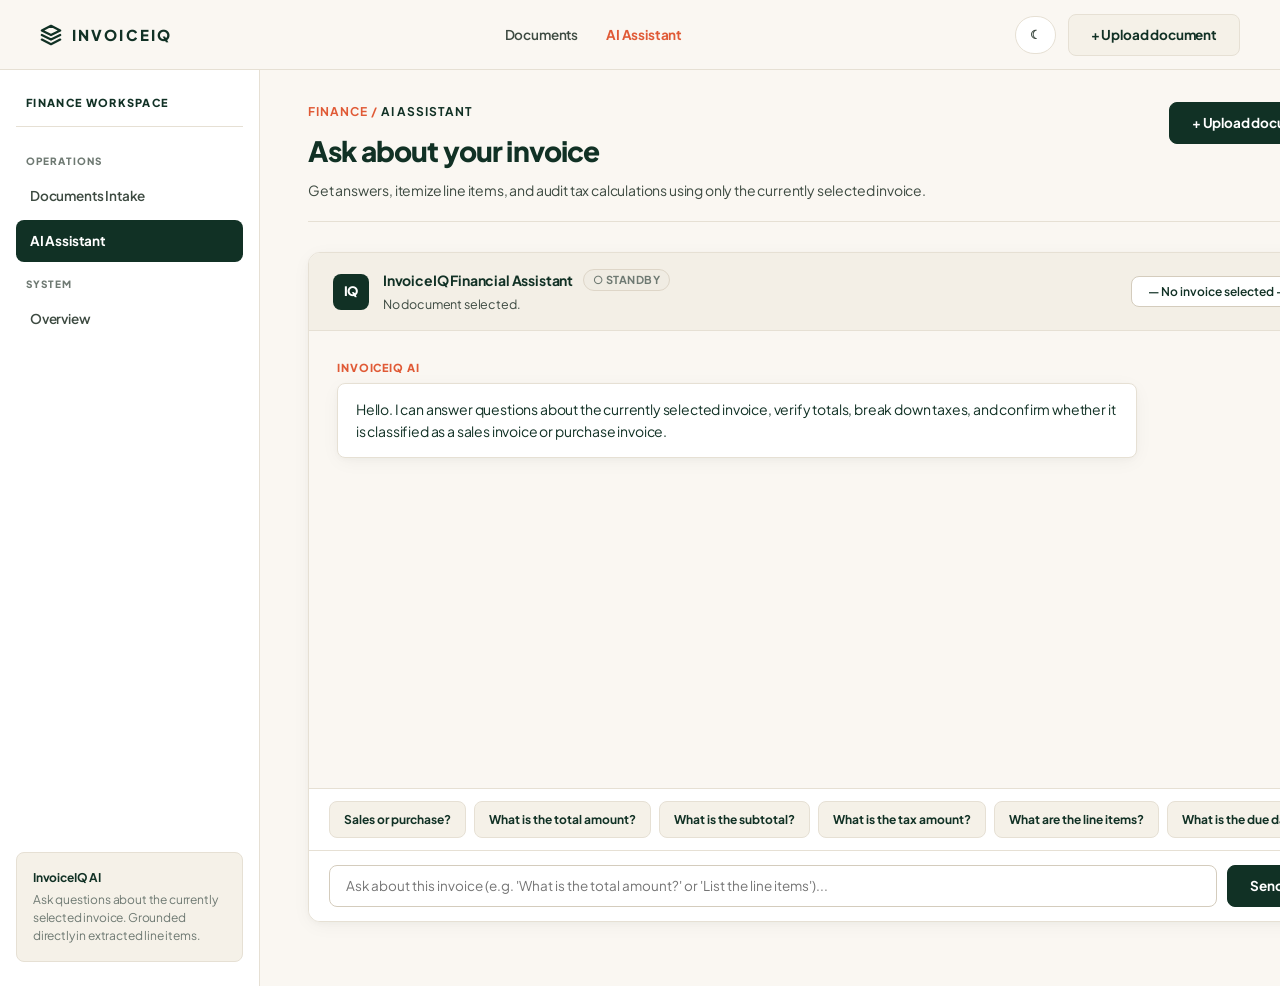
==== commit 35989a2d: "Redesigned the whole ui" ====
--- a/frontend/chat.html
+++ b/frontend/chat.html
@@ -1,828 +1,183 @@
 <!DOCTYPE html>
 <html lang="en">
-
 <head>
-
     <meta charset="UTF-8">
-
-    <meta
-        name="viewport"
-        content="width=device-width, initial-scale=1.0"
-    >
-
-    <title>Invoice Assistant — InvoiceIQ</title>
-
-    <link
-        rel="stylesheet"
-        href="css/style.css?v=11"
-    >
-
+    <meta name="viewport" content="width=device-width, initial-scale=1.0">
+    <title>AI Assistant — InvoiceIQ</title>
+    <link rel="stylesheet" href="css/style.css?v=40">
     <script src="js/theme.js"></script>
-
-    <style>
-
-        /* =====================================================
-           CHAT PAGE IMPROVEMENTS
-        ===================================================== */
-
-        .chat-page-actions {
-            display: flex;
-            align-items: center;
-            gap: 10px;
-            flex-wrap: wrap;
-        }
-
-
-        .chat-panel {
-            height: calc(100vh - 245px);
-            min-height: 620px;
-            display: flex;
-            flex-direction: column;
-            overflow: hidden;
-        }
-
-
-        .chat-header {
-            flex: 0 0 auto;
-        }
-
-
-        .messages {
-            flex: 1;
-            min-height: 0;
-
-            overflow-y: auto;
-
-            display: flex;
-            flex-direction: column;
-            justify-content: flex-end;
-
-            gap: 18px;
-
-            padding: 28px 30px 20px;
-        }
-
-
-        .messages::-webkit-scrollbar {
-            width: 6px;
-        }
-
-
-        .messages::-webkit-scrollbar-thumb {
-            background: var(--border-strong);
-            border-radius: 20px;
-        }
-
-
-        .messages::-webkit-scrollbar-track {
-            background: transparent;
-        }
-
-
-        /*
-         * When the conversation is still short,
-         * keep it visually close to the composer
-         * instead of leaving a huge empty area.
-         */
-
-        .message:first-child {
-            margin-top: auto;
-        }
-
-
-        .message {
-            width: fit-content;
-            max-width: min(760px, 85%);
-        }
-
-
-        .message-content {
-            font-size: 13px;
-            line-height: 1.7;
-        }
-
-
-        .message-content p {
-            margin: 0;
-        }
-
-
-        .suggestions {
-            flex: 0 0 auto;
-
-            padding: 12px 22px 14px;
-
-            display: flex;
-            gap: 8px;
-
-            overflow-x: auto;
-
-            border-top: 1px solid var(--border);
-
-            background: var(--surface);
-        }
-
-
-        .suggestions::-webkit-scrollbar {
-            height: 4px;
-        }
-
-
-        .suggestions::-webkit-scrollbar-thumb {
-            background: var(--border-strong);
-            border-radius: 10px;
-        }
-
-
-        .suggestions button {
-            flex: 0 0 auto;
-
-            white-space: nowrap;
-
-            padding: 9px 13px;
-
-            border: 1px solid var(--border);
-            border-radius: 999px;
-
-            background: var(--surface-2);
-            color: var(--muted);
-
-            font-size: 10px;
-            font-weight: 600;
-
-            transition:
-                color .2s ease,
-                border-color .2s ease,
-                background .2s ease,
-                transform .2s ease;
-        }
-
-
-        .suggestions button:hover {
-            color: var(--primary);
-            border-color: var(--primary);
-            background: var(--primary-soft);
-
-            transform: translateY(-1px);
-        }
-
-
-        .chat-form {
-            flex: 0 0 auto;
-
-            padding: 14px 18px;
-
-            display: flex;
-            align-items: center;
-            gap: 10px;
-
-            background: var(--surface);
-
-            border-top: 1px solid var(--border);
-        }
-
-
-        .chat-form input {
-            height: 50px;
-
-            padding: 0 17px;
-
-            border-radius: 14px;
-
-            background: var(--surface-2);
-        }
-
-
-        .chat-form .btn {
-            height: 50px;
-            min-width: 90px;
-        }
-
-
-        .chat-status {
-            display: flex;
-            align-items: center;
-            gap: 5px;
-
-            margin-top: 4px;
-
-            color: var(--green);
-            font-size: 10px;
-        }
-
-
-        .status-dot {
-            width: 6px;
-            height: 6px;
-
-            border-radius: 50%;
-
-            background: var(--green);
-
-            box-shadow:
-                0 0 0 4px var(--green-soft);
-        }
-
-
-        .invoice-context {
-            display: flex;
-            align-items: center;
-            gap: 8px;
-
-            margin-top: 6px;
-
-            color: var(--muted);
-            font-size: 10px;
-        }
-
-
-        .invoice-context-dot {
-            width: 6px;
-            height: 6px;
-
-            border-radius: 50%;
-
-            background: var(--primary);
-        }
-
-
-        @media (max-width: 800px) {
-
-            .chat-panel {
-                height: calc(100vh - 210px);
-                min-height: 500px;
-            }
-
-
-            .messages {
-                padding: 20px 15px 15px;
-            }
-
-
-            .message {
-                max-width: 92%;
-            }
-
-
-            .chat-form {
-                padding: 10px;
-            }
-
-
-            .chat-form .btn {
-                min-width: 70px;
-            }
-
-        }
-
-
-        @media (max-width: 520px) {
-
-            .chat-page-actions {
-                width: 100%;
-            }
-
-
-            .chat-page-actions .btn {
-                flex: 1;
-            }
-
-
-            .chat-form input {
-                min-width: 0;
-            }
-
-        }
-
-    </style>
-
 </head>
-
-
 <body>
 
-
-<!-- =====================================================
-     TOP NAVIGATION
-===================================================== -->
-
+<!-- TOP NAVIGATION -->
 <nav class="navbar">
-
-
-    <a
-        href="index.html"
-        class="brand"
-    >
-
-        <span class="brand-mark">
-            IQ
-        </span>
-
-        InvoiceIQ
-
+    <a href="index.html" class="brand">
+        <svg class="brand-icon" viewBox="0 0 24 24" fill="none" stroke="currentColor" stroke-width="2.5" stroke-linecap="round" stroke-linejoin="round">
+            <path d="M12 2L2 7l10 5 10-5-10-5zM2 17l10 5 10-5M2 12l10 5 10-5"/>
+        </svg>
+        <span>InvoiceIQ</span>
     </a>
 
+    <div class="nav-links">
+        <a href="upload.html">Documents</a>
+        <a href="chat.html" class="active">AI Assistant</a>
+    </div>
 
-    <div class="nav-links">
+    <div class="nav-actions">
+        <button class="theme-toggle" data-theme-toggle aria-label="Toggle theme">
+            <span>Theme</span>
+        </button>
+        <a href="upload.html" class="btn btn-secondary">
+            + Upload document
+        </a>
+    </div>
+</nav>
 
-        <a href="upload.html">
-            Documents
+<!-- WORKSPACE LAYOUT -->
+<div class="app-layout">
+
+    <!-- SIDEBAR -->
+    <aside class="sidebar">
+        <div class="sidebar-brand">
+            Finance Workspace
+        </div>
+
+        <div class="sidebar-section">
+            Operations
+        </div>
+
+        <a href="upload.html" class="sidebar-link">
+            <span>Documents Intake</span>
         </a>
 
-        <a href="chat.html">
-            AI Assistant
+        <a href="chat.html" class="sidebar-link active">
+            <span>AI Assistant</span>
         </a>
-
-    </div>
-
-
-    <div class="nav-actions">
-
-        <button
-            class="theme-toggle"
-            data-theme-toggle
-            aria-label="Toggle dark mode"
-        >
-            ☾
-        </button>
-
-    </div>
-
-</nav>
-
-
-
-<!-- =====================================================
-     APPLICATION
-===================================================== -->
-
-<div class="app-layout">
-
-
-    <!-- =================================================
-         SIDEBAR
-    ================================================== -->
-
-    <aside class="sidebar">
-
-
-        <div class="sidebar-brand">
-            InvoiceIQ Workspace
-        </div>
-
-
-        <div class="sidebar-section">
-            Workspace
-        </div>
-
-
-
-        <a
-            href="upload.html"
-            class="sidebar-link"
-        >
-
-            <span class="sidebar-icon">
-                ↑
-            </span>
-
-            <span>
-                Documents
-            </span>
-
-        </a>
-
-
-        <a
-            href="chat.html"
-            class="sidebar-link active"
-        >
-
-            <span class="sidebar-icon">
-                ✦
-            </span>
-
-            <span>
-                AI Assistant
-            </span>
-
-        </a>
-
-
 
         <div class="sidebar-section">
             System
         </div>
 
-
-        <a
-            href="index.html"
-            class="sidebar-link"
-        >
-
-            <span class="sidebar-icon">
-                ↗
-            </span>
-
-            <span>
-                Home
-            </span>
-
+        <a href="index.html" class="sidebar-link">
+            <span>Overview</span>
         </a>
 
+        <div class="sidebar-bottom">
+            <strong>InvoiceIQ AI</strong>
+            Ask questions about the currently selected invoice. Grounded directly in extracted line items.
+        </div>
+    </aside>
 
+    <!-- MAIN CONSOLE -->
+    <main class="app-main">
+        <div class="app-top">
+            <div>
+                <div class="breadcrumb">
+                    FINANCE / <strong>AI ASSISTANT</strong>
+                </div>
 
-        <div class="sidebar-bottom">
+                <h1 class="page-title">Ask about your invoice</h1>
+                <p class="page-subtitle">
+                    Get answers, itemize line items, and audit tax calculations using only the currently selected invoice.
+                </p>
+            </div>
 
-            <strong>
-                InvoiceIQ AI
-            </strong>
-
-            <p>
-                Ask questions about the
-                currently selected invoice.
-            </p>
-
+            <div>
+                <a href="upload.html" class="btn btn-primary">
+                    + Upload document
+                </a>
+            </div>
         </div>
 
+        <!-- CHAT PANEL -->
+        <section class="panel chat-panel">
 
-    </aside>
+            <!-- HEADER CONTEXT BAR -->
+            <div class="chat-header">
+                <div class="ai-avatar">IQ</div>
 
+                <div style="flex:1; min-width: 0;">
+                    <div style="display:flex;align-items:center;gap:10px;flex-wrap:wrap;">
+                        <strong style="font-size:14px;color:var(--forest);">InvoiceIQ Financial Assistant</strong>
+                        <span id="chat-context-badge" class="badge badge-neutral">○ Standby</span>
+                    </div>
 
-
-    <!-- =================================================
-         MAIN
-    ================================================== -->
-
-    <main class="app-main">
-
-
-        <!-- =============================================
-             PAGE HEADER
-        ============================================== -->
-
-        <div class="app-top">
-
-
-            <div>
-
-                <div class="breadcrumb">
-
-                    Workspace /
-                    <strong>
-                        Invoice Assistant
-                    </strong>
-
+                    <div class="invoice-context" id="invoice-context">
+                        <span class="invoice-context-dot" id="invoice-context-dot" style="display:none;"></span>
+                        <span id="invoice-context-text">No document selected.</span>
+                    </div>
                 </div>
 
-
-                <h1 class="page-title">
-                    Ask about your invoice
-                </h1>
-
-
-                <p class="page-subtitle">
-                    Get answers using only the currently
-                    selected invoice.
-                </p>
-
+                <div class="chat-header-actions" style="display:flex;align-items:center;gap:10px;">
+                    <select id="invoice-selector" class="doc-switcher-select" title="Select an invoice to audit">
+                        <option value="">— No invoice selected —</option>
+                    </select>
+                </div>
             </div>
 
-
-
-            <div class="chat-page-actions">
-
-
-
-                <a
-                    href="upload.html"
-                    class="btn btn-primary"
-                >
-                    + Upload document
-                </a>
-
-
+            <!-- CHAT STREAM -->
+            <div id="messages" class="messages">
+                <div class="message ai">
+                    <span class="message-label">INVOICEIQ AI</span>
+                    <div class="message-content">
+                        <p>
+                            Hello. I can answer questions about the currently selected invoice, verify totals, break down taxes, and confirm whether it is classified as a sales invoice or purchase invoice.
+                        </p>
+                    </div>
+                </div>
             </div>
 
-
-        </div>
-
-
-
-        <!-- =================================================
-             CHAT PANEL
-        ================================================== -->
-
-        <section class="panel chat-panel">
-
-
-
-            <!-- =============================================
-                 CHAT HEADER
-            ============================================== -->
-
-            <div class="chat-header">
-
-
-                <div class="ai-avatar">
-                    IQ
-                </div>
-
-
-                <div>
-
-                    <strong>
-                        InvoiceIQ AI
-                    </strong>
-
-
-                    <div class="chat-status">
-
-                        
-
-                        <!--  -->
-
-                    </div>
-
-
-                    <div
-                        class="invoice-context"
-                        id="invoice-context"
-                    >
-
-                        
-
-                        <span>
-                            Invoice context will be loaded from the selected document.
-                        </span>
-
-                    </div>
-
-                </div>
-
-
+            <!-- QUICK SUGGESTIONS -->
+            <div class="suggestions">
+                <button type="button" onclick="useSuggestion('Is this a sales or purchase invoice?')">
+                    Sales or purchase?
+                </button>
+                <button type="button" onclick="useSuggestion('What is the total amount of this invoice?')">
+                    What is the total amount?
+                </button>
+                <button type="button" onclick="useSuggestion('What is the subtotal of this invoice?')">
+                    What is the subtotal?
+                </button>
+                <button type="button" onclick="useSuggestion('What is the tax amount on this invoice?')">
+                    What is the tax amount?
+                </button>
+                <button type="button" onclick="useSuggestion('What are the line items in this invoice?')">
+                    What are the line items?
+                </button>
+                <button type="button" onclick="useSuggestion('What is the due date of this invoice?')">
+                    What is the due date?
+                </button>
             </div>
 
-
-
-            <!-- =============================================
-                 MESSAGES
-            ============================================== -->
-
-            <div
-                id="messages"
-                class="messages"
-            >
-
-
-                <!-- INITIAL AI MESSAGE -->
-
-                <div class="message ai">
-
-
-                    <div class="message-avatar">
-                        IQ
-                    </div>
-
-
-                    <div class="message-content">
-
-
-                        <span class="message-label">
-                            INVOICEIQ AI
-                        </span>
-
-
-                        <p>
-                            Hello. I can answer questions
-                            about the currently selected
-                            invoice.
-                        </p>
-
-
-                    </div>
-
-
-                </div>
-
-
-            </div>
-
-
-
-            <!-- =============================================
-                 QUICK QUESTIONS
-            ============================================== -->
-
-            <div class="suggestions">
-
-
-                <button
-                    type="button"
-                    onclick="useSuggestion('Is this a sales or purchase invoice?')"
-                >
-                    Sales or purchase?
-                </button>
-
-
-                <button
-                    type="button"
-                    onclick="useSuggestion('What is the total amount of this invoice?')"
-                >
-                    What is the total amount?
-                </button>
-
-
-                <button
-                    type="button"
-                    onclick="useSuggestion('What is the subtotal of this invoice?')"
-                >
-                    What is the subtotal?
-                </button>
-
-
-                <button
-                    type="button"
-                    onclick="useSuggestion('What is the tax amount on this invoice?')"
-                >
-                    What is the tax amount?
-                </button>
-
-
-                <button
-                    type="button"
-                    onclick="useSuggestion('What are the line items in this invoice?')"
-                >
-                    What are the line items?
-                </button>
-
-
-                <button
-                    type="button"
-                    onclick="useSuggestion('What is the due date of this invoice?')"
-                >
-                    What is the due date?
-                </button>
-
-
-                <button
-                    type="button"
-                    onclick="useSuggestion('What is the payment status of this invoice?')"
-                >
-                    What is the payment status?
-                </button>
-
-
-            </div>
-
-
-
-            <!-- =============================================
-                 MESSAGE COMPOSER
-            ============================================== -->
-
-            <form
-                id="chat-form"
-                class="chat-form"
-            >
-
-
+            <!-- COMPOSER -->
+            <form id="chat-form" class="chat-form">
                 <input
                     id="chat-input"
                     type="text"
-                    placeholder="Ask about this invoice..."
+                    placeholder="Ask about this invoice (e.g. 'What is the total amount?' or 'List the line items')..."
                     autocomplete="off"
                     aria-label="Ask about this invoice"
                 >
-
-
-                <button
-                    class="btn btn-primary"
-                    type="submit"
-                >
-
+                <button class="btn btn-primary" type="submit">
                     Send →
-
                 </button>
-
-
             </form>
 
-
         </section>
-
-
     </main>
-
-
 </div>
 
-
-
-<!-- =====================================================
-     SUGGESTION HELPER
-===================================================== -->
-
+<!-- SCRIPTS & SUGGESTION HELPER -->
 <script>
-
 function useSuggestion(text) {
-
-    const input =
-        document.getElementById("chat-input");
-
-
-    if (!input) {
-        return;
-    }
-
-
+    const input = document.getElementById("chat-input");
+    if (!input) return;
     input.value = text;
-
     input.focus();
-
 }
-
 </script>
 
-
-
-<!-- =====================================================
-     INVOICE CONTEXT
-===================================================== -->
-
-<script>
-
-(function () {
-
-    const params =
-        new URLSearchParams(
-            window.location.search
-        );
-
-
-    const documentId =
-        params.get("document_id");
-
-
-    const context =
-        document.getElementById(
-            "invoice-context"
-        );
-
-
-    if (!context) {
-        return;
-    }
-
-
-    if (
-        documentId &&
-        Number.isInteger(
-            Number(documentId)
-        ) &&
-        Number(documentId) > 0
-    ) {
-
-        context.innerHTML = `
-
-            
-
-            <span>
-                Selected invoice #${documentId}
-            </span>
-
-        `;
-
-    } else {
-
-        context.innerHTML = `
-
-            <span
-                class="invoice-context-dot"
-                style="background:var(--muted);"
-            ></span>
-
-            <span>
-                
-            </span>
-
-        `;
-
-    }
-
-})();
-
-</script>
-
-
-
-<!-- =====================================================
-     CHAT JAVASCRIPT
-===================================================== -->
-
-<script src="js/chat.js?v=3"></script>
-
+<script src="js/chat.js?v=40"></script>
 
 </body>
-
 </html>
--- a/frontend/css/style.css
+++ b/frontend/css/style.css
@@ -1,206 +1,420 @@
-@import url('https://fonts.googleapis.com/css2?family=DM+Sans:wght@400;500;600;700&family=Space+Grotesk:wght@500;600;700&display=swap');
+@import url('https://fonts.googleapis.com/css2?family=Plus+Jakarta+Sans:wght@400;500;600;700;800&family=JetBrains+Mono:wght@500;600&display=swap');
+
+/* =========================================================
+   INVOICEIQ — EDITORIAL DESIGN SYSTEM
+   Light Mode: Warm Linen (#faf7f2), Deep Forest Green (#113125), Terracotta (#e05a36)
+   Dark Mode: Exact, Pure Neutral Dark (#09090b / #121215), Zero Green Tint!
+========================================================= */
 
 :root {
-    --bg: #f5f6fa;
+    /* LIGHT MODE */
+    --bg: #faf7f2;
+    --bg-alt: #f3efe6;
     --surface: #ffffff;
-    --surface-2: #f8f9fc;
-    --surface-3: #eef0f6;
-
-    --text: #11131a;
-    --muted: #737887;
-    --muted-2: #9aa0ae;
-
-    --border: #e5e7ed;
-    --border-strong: #d7dae3;
-
-    --primary: #5b4cff;
-    --primary-dark: #4939e8;
-    --primary-soft: #eeecff;
-
-    --green: #16a673;
-    --green-soft: #e5f7f0;
-
-    --orange: #ef8b32;
-    --orange-soft: #fff1e3;
-
-    --red: #df4b61;
-    --red-soft: #ffebef;
-
-    --shadow-sm: 0 2px 8px rgba(17, 19, 26, 0.04);
-    --shadow-md: 0 10px 35px rgba(17, 19, 26, 0.08);
-    --shadow-lg: 0 25px 70px rgba(17, 19, 26, 0.12);
-
-    --radius-sm: 10px;
-    --radius-md: 16px;
-    --radius-lg: 24px;
-
-    --sidebar: 248px;
-}
+    --surface-card: #ffffff;
+    --surface-muted: #f5f1e8;
+
+    /* Deep Forest Evergreen (Light mode only) */
+    --forest: #113125;
+    --forest-hover: #0a2219;
+    --forest-subtle: #e8efe9;
+    --forest-card: #183e30;
+    --forest-dark: #0c241b;
+
+    /* Terracotta Rust / Warm Orange Accent */
+    --terracotta: #e05a36;
+    --terracotta-hover: #c94b29;
+    --terracotta-subtle: #fdf2ed;
+    --terracotta-border: #f8c9bc;
+
+    /* Text Colors */
+    --text: #113125;
+    --text-body: #3d4a41;
+    --text-muted: #6e7972;
+    --text-inverse: #faf7f2;
+
+    /* Borders */
+    --border: #e6e0d4;
+    --border-strong: #d4ccbd;
+
+    /* Accounting Indicators */
+    --sales-green: #113125;
+    --sales-bg: #e8efe9;
+    --purchase-orange: #e05a36;
+    --purchase-bg: #fdf2ed;
+
+    --radius-sm: 8px;
+    --radius-md: 12px;
+    --radius-lg: 18px;
+    --radius-full: 9999px;
+
+    --shadow-subtle: 0 4px 20px -2px rgba(17, 49, 37, 0.05), 0 2px 6px -1px rgba(17, 49, 37, 0.03);
+    --shadow-window: 0 20px 40px -10px rgba(17, 49, 37, 0.12), 0 0 0 1px rgba(17, 49, 37, 0.06);
+
+    --sidebar-width: 260px;
+    --nav-height: 70px;
+}
+
+/* =========================================================
+   EXACT PURE DARK MODE (NO GREEN TINT)
+   Clean, Neutral Charcoal & Obsidian Dark (#09090b / #121215)
+========================================================= */
 
 html[data-theme="dark"] {
-    --bg: #08090d;
-    --surface: #101218;
-    --surface-2: #14161d;
-    --surface-3: #1a1d25;
-
-    --text: #f4f5f8;
-    --muted: #8d93a2;
-    --muted-2: #666c7b;
-
-    --border: #222631;
-    --border-strong: #2d3240;
-
-    --primary: #786cff;
-    --primary-dark: #685bff;
-    --primary-soft: #1d1a3b;
-
-    --green: #35c995;
-    --green-soft: #102c23;
-
-    --orange: #ff9f4b;
-    --orange-soft: #302115;
-
-    --red: #f06a7e;
-    --red-soft: #32171e;
-
-    --shadow-sm: 0 2px 10px rgba(0, 0, 0, 0.18);
-    --shadow-md: 0 15px 45px rgba(0, 0, 0, 0.24);
-    --shadow-lg: 0 30px 80px rgba(0, 0, 0, 0.35);
-}
-
-* {
+    --bg: #09090b;
+    --bg-alt: #121215;
+    --surface: #121215;
+    --surface-card: #18181b;
+    --surface-muted: #202024;
+
+    /* Headers and primary elements become crisp off-white or terracotta */
+    --forest: #f4f4f5;
+    --forest-hover: #ffffff;
+    --forest-subtle: #202024;
+    --forest-card: #18181b;
+    --forest-dark: #09090b;
+
+    --text: #f4f4f5;
+    --text-body: #a1a1aa;
+    --text-muted: #71717a;
+    --text-inverse: #ffffff;
+
+    /* Pure neutral borders */
+    --border: #27272a;
+    --border-strong: #3f3f46;
+
+    --sales-green: #22c55e;
+    --sales-bg: rgba(34, 197, 94, 0.12);
+    --purchase-orange: #f97316;
+    --purchase-bg: rgba(249, 115, 22, 0.12);
+
+    --shadow-subtle: 0 4px 20px -2px rgba(0, 0, 0, 0.6);
+    --shadow-window: 0 20px 40px -10px rgba(0, 0, 0, 0.8), 0 0 0 1px rgba(255, 255, 255, 0.1);
+}
+
+/* Dark mode specific container overrides (strip all green backgrounds) */
+html[data-theme="dark"] .forest-section {
+    background: #111114 !important;
+    border-top: 1px solid #27272a;
+    border-bottom: 1px solid #27272a;
+    color: #f4f4f5;
+}
+
+html[data-theme="dark"] .forest-section h2 {
+    color: #ffffff !important;
+}
+
+html[data-theme="dark"] .forest-section .section-subtitle {
+    color: #a1a1aa !important;
+}
+
+html[data-theme="dark"] .controls-section {
+    background: #09090b !important;
+    border-top: 1px solid #27272a;
+    color: #f4f4f5;
+}
+
+html[data-theme="dark"] .controls-section h2 {
+    color: #ffffff !important;
+}
+
+html[data-theme="dark"] .controls-section .section-subtitle {
+    color: #a1a1aa !important;
+}
+
+html[data-theme="dark"] .mockup-window {
+    background: #121215;
+    border-color: #27272a;
+}
+
+html[data-theme="dark"] .mockup-top {
+    background: #18181b;
+    border-color: #27272a;
+}
+
+html[data-theme="dark"] .match-status-bar {
+    background: #1e1e24;
+    border: 1px solid #2e2e36;
+    color: #f4f4f5;
+}
+
+html[data-theme="dark"] .pipeline-card {
+    background: #151519 !important;
+    border: 1px solid #27272a !important;
+}
+
+html[data-theme="dark"] .pipeline-card h4 {
+    color: #ffffff !important;
+}
+
+html[data-theme="dark"] .pipeline-card p {
+    color: #a1a1aa !important;
+}
+
+html[data-theme="dark"] .control-card {
+    background: #151519 !important;
+    border: 1px solid #27272a !important;
+}
+
+html[data-theme="dark"] .control-card h4 {
+    color: #ffffff !important;
+}
+
+html[data-theme="dark"] .control-card p {
+    color: #a1a1aa !important;
+}
+
+html[data-theme="dark"] .exception-box {
+    background: rgba(224, 90, 54, 0.08);
+    border-color: #e05a36;
+}
+
+html[data-theme="dark"] .btn-primary {
+    background: #e05a36;
+    border-color: #e05a36;
+    color: #ffffff;
+}
+
+html[data-theme="dark"] .btn-primary:hover:not(:disabled) {
+    background: #c94b29;
+    border-color: #c94b29;
+}
+
+html[data-theme="dark"] .btn-secondary {
+    background: #18181b;
+    border-color: #27272a;
+    color: #f4f4f5;
+}
+
+html[data-theme="dark"] .btn-secondary:hover:not(:disabled) {
+    background: #222227;
+    border-color: #3f3f46;
+}
+
+html[data-theme="dark"] .sidebar-link.active {
+    background: #e05a36;
+    color: #ffffff;
+}
+
+html[data-theme="dark"] .dropzone {
+    background: #121215;
+    border-color: #27272a;
+}
+
+html[data-theme="dark"] .dropzone:hover {
+    background: #18181b;
+    border-color: #e05a36;
+}
+
+html[data-theme="dark"] .dropzone-icon-box {
+    background: #e05a36;
+    color: #ffffff;
+}
+
+html[data-theme="dark"] .ai-avatar {
+    background: #e05a36;
+    color: #ffffff;
+}
+
+html[data-theme="dark"] .messages {
+    background: #09090b;
+}
+
+html[data-theme="dark"] .message-content {
+    background: #151519;
+    border-color: #27272a;
+    color: #f4f4f5;
+}
+
+html[data-theme="dark"] .message.user .message-content {
+    background: #e05a36;
+    border-color: #e05a36;
+    color: #ffffff;
+}
+
+html[data-theme="dark"] .suggestions {
+    background: #121215;
+    border-color: #27272a;
+}
+
+html[data-theme="dark"] .suggestions button {
+    background: #18181b;
+    border-color: #27272a;
+    color: #f4f4f5;
+}
+
+html[data-theme="dark"] .suggestions button:hover {
+    background: #e05a36;
+    border-color: #e05a36;
+    color: #ffffff;
+}
+
+html[data-theme="dark"] .chat-form {
+    background: #121215;
+    border-color: #27272a;
+}
+
+html[data-theme="dark"] .chat-form input {
+    background: #18181b;
+    border-color: #27272a;
+    color: #f4f4f5;
+}
+
+html[data-theme="dark"] .chat-form input:focus {
+    border-color: #e05a36;
+}
+
+html[data-theme="dark"] footer {
+    background: #09090b !important;
+    border-color: #27272a !important;
+}
+
+/* =========================================================
+   BASE STYLING & TYPOGRAPHY
+========================================================= */
+
+*, *::before, *::after {
     box-sizing: border-box;
     margin: 0;
     padding: 0;
 }
 
-html {
-    scroll-behavior: smooth;
-}
-
 body {
     min-height: 100vh;
-    background: var(--bg);
-    color: var(--text);
-    font-family: "DM Sans", sans-serif;
-    transition:
-        background 0.25s ease,
-        color 0.25s ease;
+    background-color: var(--bg);
+    color: var(--text);
+    font-family: 'Plus Jakarta Sans', -apple-system, BlinkMacSystemFont, "Segoe UI", Roboto, sans-serif;
+    font-size: 14px;
+    line-height: 1.6;
+    letter-spacing: -0.012em;
+    -webkit-font-smoothing: antialiased;
+    -moz-osx-font-smoothing: grayscale;
 }
 
 a {
     color: inherit;
     text-decoration: none;
-}
-
-button,
-input {
+    transition: opacity 0.15s ease;
+}
+
+button, input, select, textarea {
     font: inherit;
+    color: inherit;
 }
 
 button {
+    cursor: pointer;
     border: 0;
-    cursor: pointer;
+    background: transparent;
+}
+
+.num {
+    font-variant-numeric: tabular-nums;
+}
+
+.mono {
+    font-family: 'JetBrains Mono', monospace;
 }
 
 .container {
-    width: min(1180px, calc(100% - 48px));
-    margin: auto;
+    width: 100%;
+    max-width: 1240px;
+    margin: 0 auto;
+    padding: 0 32px;
 }
 
 /* =========================================================
-   GLOBAL NAV
+   TOP NAVIGATION
 ========================================================= */
 
 .navbar {
-    height: 74px;
-    padding: 0 32px;
+    height: var(--nav-height);
+    background: var(--bg);
+    border-bottom: 1px solid var(--border);
+    padding: 0 40px;
     display: flex;
     align-items: center;
     justify-content: space-between;
-
-    background: color-mix(in srgb, var(--surface) 92%, transparent);
-    border-bottom: 1px solid var(--border);
-
     position: sticky;
     top: 0;
-    z-index: 100;
-
-    backdrop-filter: blur(20px);
+    z-index: 1000;
 }
 
 .brand {
     display: flex;
     align-items: center;
-    gap: 11px;
-
-    font-family: "Space Grotesk", sans-serif;
-    font-size: 18px;
+    gap: 10px;
+    color: var(--forest);
+    font-size: 15px;
+    font-weight: 800;
+    letter-spacing: 0.14em;
+    text-transform: uppercase;
+}
+
+html[data-theme="dark"] .brand {
+    color: var(--text);
+}
+
+.brand-icon {
+    width: 22px;
+    height: 22px;
+    color: var(--forest);
+}
+
+html[data-theme="dark"] .brand-icon {
+    color: var(--text);
+}
+
+.nav-links {
+    display: flex;
+    align-items: center;
+    gap: 28px;
+}
+
+.nav-links a {
+    color: var(--text-body);
+    font-size: 13.5px;
+    font-weight: 600;
+    transition: color 0.15s ease;
+}
+
+.nav-links a:hover {
+    color: var(--forest);
+}
+
+html[data-theme="dark"] .nav-links a:hover {
+    color: var(--text);
+}
+
+.nav-links a.active {
+    color: var(--terracotta);
     font-weight: 700;
-    letter-spacing: -0.5px;
-}
-
-.brand-mark {
-    width: 34px;
-    height: 34px;
-    border-radius: 10px;
-
-    display: grid;
-    place-items: center;
-
-    background: var(--text);
-    color: var(--surface);
-
-    font-size: 11px;
-    font-weight: 700;
-}
-
-.nav-links {
-    display: flex;
-    align-items: center;
-    gap: 34px;
-}
-
-.nav-links a {
-    color: var(--muted);
-    font-size: 14px;
+}
+
+.nav-actions {
+    display: flex;
+    align-items: center;
+    gap: 12px;
+}
+
+.theme-toggle {
+    height: 38px;
+    padding: 0 14px;
+    border-radius: var(--radius-full);
+    border: 1px solid var(--border);
+    background: var(--surface);
+    color: var(--text-body);
+    font-size: 12px;
     font-weight: 600;
-    transition: color 0.2s ease;
-}
-
-.nav-links a:hover {
-    color: var(--text);
-}
-
-.nav-actions {
-    display: flex;
-    align-items: center;
-    gap: 12px;
-}
-
-.theme-toggle {
-    width: 40px;
-    height: 40px;
-
-    display: grid;
-    place-items: center;
-
-    border-radius: 12px;
-    border: 1px solid var(--border);
-
-    background: var(--surface);
-    color: var(--text);
-
-    font-size: 16px;
-
-    transition:
-        transform 0.2s ease,
-        background 0.2s ease;
+    display: inline-flex;
+    align-items: center;
+    gap: 6px;
+    transition: all 0.15s ease;
 }
 
 .theme-toggle:hover {
-    transform: translateY(-2px);
-    background: var(--surface-3);
+    border-color: var(--border-strong);
+    color: var(--text);
 }
 
 /* =========================================================
@@ -208,511 +422,553 @@
 ========================================================= */
 
 .btn {
-    min-height: 44px;
-    padding: 0 18px;
-
     display: inline-flex;
     align-items: center;
     justify-content: center;
     gap: 8px;
-
-    border-radius: 12px;
-
-    font-size: 13px;
+    height: 42px;
+    padding: 0 22px;
+    border-radius: var(--radius-sm);
+    font-size: 13.5px;
     font-weight: 700;
-
-    transition:
-        transform 0.2s ease,
-        box-shadow 0.2s ease,
-        background 0.2s ease;
-}
-
-.btn:hover {
-    transform: translateY(-2px);
+    border: 1px solid transparent;
+    transition: all 0.15s ease;
+    white-space: nowrap;
 }
 
 .btn-primary {
-    background: var(--primary);
-    color: white;
-    box-shadow: 0 10px 25px rgba(91, 76, 255, 0.22);
-}
-
-.btn-primary:hover {
-    background: var(--primary-dark);
+    background: var(--forest);
+    color: #ffffff;
+    border-color: var(--forest);
+}
+
+.btn-primary:hover:not(:disabled) {
+    background: var(--forest-hover);
+    color: #ffffff;
+    transform: translateY(-1px);
 }
 
 .btn-secondary {
-    background: var(--surface);
-    border: 1px solid var(--border);
-    color: var(--text);
-}
-
-.btn-secondary:hover {
-    box-shadow: var(--shadow-sm);
+    background: var(--surface-muted);
+    color: var(--forest);
+    border-color: var(--border);
+}
+
+.btn-secondary:hover:not(:disabled) {
+    background: var(--bg-alt);
+    border-color: var(--border-strong);
+}
+
+.btn:active {
+    transform: scale(0.99);
 }
 
 /* =========================================================
-   BADGES
+   HERO SECTION
 ========================================================= */
 
-.badge {
-    display: inline-flex;
-    align-items: center;
-    gap: 6px;
-
-    padding: 6px 10px;
-
-    border-radius: 999px;
-
-    background: var(--surface-3);
-    border: 1px solid var(--border);
-
-    color: var(--muted);
-
-    font-size: 10px;
-    font-weight: 700;
-    letter-spacing: 0.08em;
-    text-transform: uppercase;
-}
-
-/* =========================================================
-   LANDING PAGE
-========================================================= */
-
 .hero {
-    min-height: calc(100vh - 74px);
-    display: flex;
-    align-items: center;
-
-    position: relative;
-    overflow: hidden;
-
-    padding: 90px 0 110px;
-}
-
-.hero::before {
-    content: "";
-    position: absolute;
-
-    width: 650px;
-    height: 650px;
-
-    top: -180px;
-    right: -150px;
-
-    background: radial-gradient(
-        circle,
-        rgba(91, 76, 255, 0.13),
-        transparent 65%
-    );
-
-    pointer-events: none;
+    padding: 60px 0 70px;
 }
 
 .hero-grid {
     display: grid;
-    grid-template-columns: 0.9fr 1.1fr;
-    align-items: center;
-    gap: 90px;
+    grid-template-columns: 1.05fr 1fr;
+    gap: 56px;
+    align-items: center;
 }
 
 .hero-copy {
-    position: relative;
-    z-index: 2;
-}
-
-.hero-copy .badge {
-    margin-bottom: 25px;
+    display: flex;
+    flex-direction: column;
+}
+
+.kicker {
+    font-size: 11.5px;
+    font-weight: 800;
+    text-transform: uppercase;
+    letter-spacing: 0.12em;
+    color: var(--terracotta);
+    margin-bottom: 16px;
 }
 
 .hero h1 {
-    max-width: 720px;
-
-    font-family: "Space Grotesk", sans-serif;
-    font-size: clamp(52px, 6vw, 86px);
-    line-height: 0.96;
-    letter-spacing: -5px;
-
-    margin-bottom: 28px;
-}
-
-.hero h1 span {
-    color: var(--primary);
+    font-size: clamp(42px, 5vw, 62px);
+    font-weight: 800;
+    line-height: 1.05;
+    letter-spacing: -0.04em;
+    color: var(--forest);
+    margin-bottom: 20px;
+}
+
+html[data-theme="dark"] .hero h1 {
+    color: var(--text);
+}
+
+.hero h1 .highlight-orange {
+    color: var(--terracotta);
+}
+
+.hero h1 .period {
+    color: var(--forest);
+}
+
+html[data-theme="dark"] .hero h1 .period {
+    color: var(--terracotta);
 }
 
 .hero-description {
-    max-width: 580px;
-
-    color: var(--muted);
-
-    font-size: 17px;
-    line-height: 1.75;
-
-    margin-bottom: 34px;
+    font-size: 16px;
+    line-height: 1.6;
+    color: var(--text-body);
+    margin-bottom: 32px;
+    max-width: 500px;
 }
 
 .hero-actions {
     display: flex;
-    gap: 12px;
-    flex-wrap: wrap;
-}
-
-/* HERO DASHBOARD MOCKUP */
-
-.hero-dashboard {
-    position: relative;
-}
-
-.hero-dashboard-window {
-    padding: 14px;
-
-    border-radius: 26px;
-
-    background: var(--surface);
-    border: 1px solid var(--border);
-
-    box-shadow: var(--shadow-lg);
-
-    transform: rotate(1.5deg);
-}
-
-.window-top {
-    height: 42px;
-
-    display: flex;
-    align-items: center;
-    gap: 7px;
-
-    padding: 0 10px;
-
-    border-bottom: 1px solid var(--border);
-}
-
-.window-dot {
-    width: 8px;
-    height: 8px;
-    border-radius: 50%;
-    background: var(--border-strong);
-}
-
-.window-address {
-    margin-left: auto;
-
-    width: 150px;
-    height: 22px;
-
-    border-radius: 6px;
-
-    background: var(--surface-3);
-}
-
-.mock-body {
-    padding: 22px;
-}
-
-.mock-top {
-    display: flex;
-    justify-content: space-between;
-    align-items: flex-start;
-
-    margin-bottom: 22px;
-}
-
-.mock-title {
-    font-family: "Space Grotesk", sans-serif;
-    font-size: 20px;
-    font-weight: 700;
-}
-
-.mock-subtitle {
-    margin-top: 4px;
-    color: var(--muted);
-    font-size: 11px;
-}
-
-.mock-number {
-    margin-top: 7px;
-
-    font-family: "Space Grotesk", sans-serif;
-    font-size: 32px;
-    font-weight: 700;
-}
-
-.mock-grid {
-    display: grid;
-    grid-template-columns: repeat(3, 1fr);
-    gap: 10px;
-
-    margin-bottom: 16px;
-}
-
-.mock-card {
-    padding: 15px;
-
-    background: var(--surface-2);
-    border: 1px solid var(--border);
-    border-radius: 14px;
-}
-
-.mock-card span {
-    color: var(--muted);
-    font-size: 10px;
-}
-
-.mock-card strong {
-    display: block;
-    margin-top: 7px;
-
-    font-family: "Space Grotesk", sans-serif;
-    font-size: 17px;
-}
-
-.mock-chart {
-    height: 190px;
-
-    border-radius: 16px;
-    border: 1px solid var(--border);
-
-    padding: 20px;
-
-    display: flex;
-    align-items: flex-end;
-    gap: 10px;
-
-    background:
-        linear-gradient(
-            to bottom,
-            transparent 24%,
-            var(--border) 25%,
-            transparent 26%,
-            transparent 49%,
-            var(--border) 50%,
-            transparent 51%,
-            transparent 74%,
-            var(--border) 75%,
-            transparent 76%
-        );
-}
-
-.mock-bar {
-    flex: 1;
-
-    border-radius: 7px 7px 2px 2px;
-
-    background: linear-gradient(
-        to top,
-        var(--primary),
-        #9b91ff
-    );
-}
-
-/* FEATURES */
-
-.features {
-    padding: 100px 0;
-}
-
-.section-heading {
-    max-width: 650px;
-    margin-bottom: 45px;
-}
-
-.section-heading span {
-    color: var(--primary);
-    font-size: 11px;
-    font-weight: 700;
-    letter-spacing: 0.12em;
-    text-transform: uppercase;
-}
-
-.section-heading h2 {
-    margin-top: 12px;
-
-    font-family: "Space Grotesk", sans-serif;
-    font-size: 42px;
-    letter-spacing: -2px;
-}
-
-.section-heading p {
-    margin-top: 14px;
-    color: var(--muted);
-    line-height: 1.7;
-}
-
-.feature-grid {
-    display: grid;
-    grid-template-columns: repeat(3, 1fr);
-    gap: 18px;
-}
-
-.feature-card {
-    padding: 30px;
-
+    gap: 14px;
+    margin-bottom: 24px;
+}
+
+/* =========================================================
+   MOCKUP WINDOW (AP INBOX CARD)
+========================================================= */
+
+.mockup-window {
     background: var(--surface);
     border: 1px solid var(--border);
     border-radius: var(--radius-lg);
-
-    transition:
-        transform 0.25s ease,
-        box-shadow 0.25s ease;
-}
-
-.feature-card:hover {
-    transform: translateY(-6px);
-    box-shadow: var(--shadow-md);
-}
-
-.feature-number {
-    color: var(--primary);
-    font-family: "Space Grotesk", sans-serif;
+    box-shadow: var(--shadow-window);
+    overflow: hidden;
+}
+
+.mockup-top {
+    background: var(--bg-alt);
+    border-bottom: 1px solid var(--border);
+    padding: 12px 18px;
+    display: flex;
+    align-items: center;
+    gap: 8px;
+}
+
+.dot {
+    width: 10px;
+    height: 10px;
+    border-radius: 50%;
+}
+
+.dot.red { background: #ef4444; }
+.dot.yellow { background: #f59e0b; }
+.dot.green { background: #10b981; }
+
+.mockup-title {
+    margin-left: 8px;
+    font-size: 11.5px;
+    color: var(--text-muted);
+    font-weight: 600;
+    letter-spacing: -0.01em;
+}
+
+.mockup-body {
+    padding: 24px;
+}
+
+.invoice-meta-row {
+    display: flex;
+    justify-content: space-between;
+    align-items: center;
+    padding: 11px 0;
+    border-bottom: 1px solid var(--border);
+    font-size: 12.5px;
+}
+
+.invoice-meta-row .label {
+    font-size: 11px;
     font-weight: 700;
-    font-size: 12px;
-}
-
-.feature-card h3 {
-    margin-top: 55px;
-
-    font-family: "Space Grotesk", sans-serif;
-    font-size: 23px;
-}
-
-.feature-card p {
-    margin-top: 12px;
-
-    color: var(--muted);
+    text-transform: uppercase;
+    letter-spacing: 0.06em;
+    color: var(--text-muted);
+}
+
+.invoice-meta-row .val {
+    font-weight: 700;
+    color: var(--forest);
+}
+
+html[data-theme="dark"] .invoice-meta-row .val {
+    color: var(--text);
+}
+
+.line-items-header {
+    margin-top: 18px;
+    margin-bottom: 10px;
+    font-size: 10.5px;
+    font-weight: 800;
+    text-transform: uppercase;
+    letter-spacing: 0.08em;
+    color: var(--text-muted);
+}
+
+.line-item-row {
+    display: flex;
+    justify-content: space-between;
+    padding: 7px 0;
+    font-size: 12.5px;
+    color: var(--text-body);
+}
+
+.match-pills {
+    display: flex;
+    gap: 8px;
+    margin: 18px 0 16px;
+}
+
+.match-pill {
+    padding: 4px 10px;
+    border-radius: var(--radius-full);
+    background: var(--terracotta-subtle);
+    border: 1px solid var(--terracotta-border);
+    color: var(--terracotta);
+    font-size: 11px;
+    font-weight: 700;
+}
+
+.match-status-bar {
+    background: var(--forest);
+    color: #ffffff;
+    padding: 13px 18px;
+    border-radius: var(--radius-sm);
+    display: flex;
+    align-items: center;
+    gap: 8px;
+    font-size: 12.5px;
+    font-weight: 700;
+}
+
+/* =========================================================
+   TRUST RIBBON
+========================================================= */
+
+.trust-ribbon {
+    padding: 32px 0 50px;
+    border-top: 1px solid var(--border);
+}
+
+.trust-grid {
+    display: grid;
+    grid-template-columns: repeat(4, 1fr);
+    gap: 24px;
+}
+
+.trust-item {
+    display: flex;
+    align-items: flex-start;
+    gap: 10px;
+    font-size: 13px;
+    font-weight: 600;
+    color: var(--text-body);
+    line-height: 1.4;
+}
+
+.trust-icon {
+    width: 18px;
+    height: 18px;
+    border-radius: 50%;
+    border: 1.5px solid var(--terracotta);
+    color: var(--terracotta);
+    display: grid;
+    place-items: center;
+    font-size: 11px;
+    flex-shrink: 0;
+    margin-top: 1px;
+}
+
+/* =========================================================
+   PIPELINE SECTION ("A PIPELINE, NOT A PILE.")
+========================================================= */
+
+.forest-section {
+    background: var(--forest);
+    color: var(--text-inverse);
+    padding: 90px 0;
+    position: relative;
+}
+
+.forest-section .kicker {
+    color: var(--terracotta);
+}
+
+.forest-section h2 {
+    font-size: clamp(34px, 4vw, 48px);
+    font-weight: 800;
+    letter-spacing: -0.035em;
+    color: #ffffff;
+    margin-bottom: 16px;
+    line-height: 1.1;
+}
+
+.forest-section .section-subtitle {
+    font-size: 15.5px;
+    color: #b5c7bd;
+    max-width: 600px;
+    line-height: 1.6;
+    margin-bottom: 48px;
+}
+
+html[data-theme="dark"] .forest-section .section-subtitle {
+    color: var(--text-body);
+}
+
+.pipeline-grid {
+    display: grid;
+    grid-template-columns: repeat(5, 1fr);
+    gap: 16px;
+    margin-bottom: 24px;
+}
+
+.pipeline-card {
+    background: rgba(255, 255, 255, 0.05);
+    border: 1px solid rgba(255, 255, 255, 0.1);
+    border-radius: var(--radius-md);
+    padding: 22px 20px;
+    display: flex;
+    flex-direction: column;
+}
+
+.pipeline-num {
+    font-size: 22px;
+    font-weight: 800;
+    color: var(--terracotta);
+    margin-bottom: 12px;
+    letter-spacing: -0.02em;
+}
+
+.pipeline-card h4 {
+    font-size: 16px;
+    font-weight: 700;
+    color: #ffffff;
+    margin-bottom: 8px;
+}
+
+.pipeline-card p {
+    font-size: 12.5px;
+    color: #b5c7bd;
+    line-height: 1.5;
+}
+
+html[data-theme="dark"] .pipeline-card p {
+    color: var(--text-body);
+}
+
+.exception-box {
+    border: 1.5px dashed var(--terracotta);
+    border-radius: var(--radius-md);
+    padding: 18px 24px;
+    display: flex;
+    align-items: center;
+    gap: 14px;
+    background: rgba(224, 90, 54, 0.08);
+}
+
+.exception-icon {
+    color: var(--terracotta);
+    font-size: 18px;
+    flex-shrink: 0;
+}
+
+.exception-box strong {
+    color: #ffffff;
     font-size: 14px;
-    line-height: 1.7;
+    margin-right: 8px;
+}
+
+.exception-box span {
+    font-size: 13px;
+    color: #d8e4dd;
+}
+
+html[data-theme="dark"] .exception-box span {
+    color: var(--text-body);
 }
 
 /* =========================================================
-   APP SHELL
+   CONTROLS SECTION ("CONTROL, NOT JUST SPEED.")
 ========================================================= */
 
+.controls-section {
+    background: var(--forest-dark);
+    color: var(--text-inverse);
+    padding: 80px 0 100px;
+    border-top: 1px solid rgba(255, 255, 255, 0.08);
+}
+
+.controls-section h2 {
+    font-size: clamp(34px, 4vw, 48px);
+    font-weight: 800;
+    letter-spacing: -0.035em;
+    color: #ffffff;
+    margin-bottom: 16px;
+    line-height: 1.1;
+}
+
+.controls-section .section-subtitle {
+    font-size: 15.5px;
+    color: #b5c7bd;
+    max-width: 600px;
+    line-height: 1.6;
+    margin-bottom: 48px;
+}
+
+.controls-grid {
+    display: grid;
+    grid-template-columns: repeat(4, 1fr);
+    gap: 20px;
+    margin-top: 40px;
+}
+
+.control-card {
+    background: rgba(255, 255, 255, 0.04);
+    border: 1px solid rgba(255, 255, 255, 0.08);
+    border-radius: var(--radius-md);
+    padding: 26px 22px;
+}
+
+.control-icon {
+    width: 32px;
+    height: 32px;
+    border-radius: 50%;
+    background: rgba(224, 90, 54, 0.15);
+    border: 1.5px solid var(--terracotta);
+    color: var(--terracotta);
+    display: grid;
+    place-items: center;
+    font-size: 13px;
+    margin-bottom: 18px;
+}
+
+.control-card h4 {
+    font-size: 15px;
+    font-weight: 700;
+    color: #ffffff;
+    margin-bottom: 10px;
+}
+
+.control-card p {
+    font-size: 12.5px;
+    color: #b5c7bd;
+    line-height: 1.55;
+}
+
+html[data-theme="dark"] .control-card p {
+    color: var(--text-body);
+}
+
+/* =========================================================
+   APPLICATION WORKSPACE (UPLOAD & CHAT PAGES)
+========================================================= */
+
 .app-layout {
-    min-height: calc(100vh - 74px);
-    display: flex;
+    display: grid;
+    grid-template-columns: var(--sidebar-width) 1fr;
+    min-height: calc(100vh - var(--nav-height));
+    background: var(--bg);
 }
 
 .sidebar {
-    width: var(--sidebar);
-
-    position: fixed;
-    top: 74px;
-    bottom: 0;
-    left: 0;
-
-    padding: 26px 16px;
-
     background: var(--surface);
     border-right: 1px solid var(--border);
-
+    padding: 24px 16px;
     display: flex;
     flex-direction: column;
 }
 
 .sidebar-brand {
-    padding: 0 12px 25px;
-
-    font-family: "Space Grotesk", sans-serif;
     font-size: 11px;
-    font-weight: 700;
-
-    color: var(--muted);
-    text-transform: uppercase;
-    letter-spacing: 0.12em;
-}
-
-.sidebar-section {
-    margin: 22px 10px 8px;
-
-    color: var(--muted-2);
-
-    font-size: 9px;
-    font-weight: 700;
-
+    font-weight: 800;
     letter-spacing: 0.12em;
     text-transform: uppercase;
+    color: var(--forest);
+    padding: 0 10px 14px;
+    border-bottom: 1px solid var(--border);
+    margin-bottom: 16px;
+}
+
+.sidebar-section {
+    font-size: 10px;
+    font-weight: 800;
+    letter-spacing: 0.1em;
+    text-transform: uppercase;
+    color: var(--text-muted);
+    padding: 10px 10px 6px;
 }
 
 .sidebar-link {
-    min-height: 44px;
-
     display: flex;
     align-items: center;
     gap: 12px;
-
-    padding: 0 12px;
-
-    border-radius: 11px;
-
-    color: var(--muted);
-
-    font-size: 13px;
+    padding: 10px 14px;
+    border-radius: var(--radius-sm);
+    color: var(--text-body);
+    font-size: 13.5px;
     font-weight: 600;
-
-    transition:
-        background 0.2s ease,
-        color 0.2s ease;
+    margin-bottom: 4px;
+    transition: all 0.15s ease;
 }
 
 .sidebar-link:hover {
-    color: var(--text);
-    background: var(--surface-3);
+    background: var(--bg-alt);
+    color: var(--text);
 }
 
 .sidebar-link.active {
-    background: var(--primary-soft);
-    color: var(--primary);
-}
-
-.sidebar-icon {
-    width: 22px;
-    text-align: center;
-    font-size: 16px;
+    background: var(--forest);
+    color: #ffffff;
+    font-weight: 700;
 }
 
 .sidebar-bottom {
     margin-top: auto;
-
     padding: 16px;
-
-    border-radius: 16px;
-
-    background: var(--surface-2);
+    border-radius: var(--radius-sm);
+    background: var(--surface-muted);
     border: 1px solid var(--border);
+    font-size: 12px;
+    color: var(--text-muted);
+    line-height: 1.5;
 }
 
 .sidebar-bottom strong {
-    font-family: "Space Grotesk", sans-serif;
+    display: block;
+    color: var(--text);
+    margin-bottom: 4px;
+    font-weight: 700;
+}
+
+.app-main {
+    padding: 32px 48px 64px;
+    max-width: 1260px;
+    width: 100%;
+}
+
+.app-top {
+    display: flex;
+    align-items: flex-start;
+    justify-content: space-between;
+    gap: 20px;
+    margin-bottom: 30px;
+    padding-bottom: 20px;
+    border-bottom: 1px solid var(--border);
+    flex-wrap: wrap;
+}
+
+.breadcrumb {
     font-size: 12px;
-}
-
-.sidebar-bottom p {
-    margin-top: 7px;
-
-    color: var(--muted);
-    font-size: 10px;
-    line-height: 1.6;
-}
-
-.app-main {
-    width: calc(100% - var(--sidebar));
-    margin-left: var(--sidebar);
-
-    padding: 38px 44px 70px;
-}
-
-.app-top {
-    display: flex;
-    justify-content: space-between;
-    align-items: center;
-
-    margin-bottom: 42px;
-}
-
-.breadcrumb {
-    color: var(--muted);
-    font-size: 12px;
+    font-weight: 700;
+    color: var(--terracotta);
+    text-transform: uppercase;
+    letter-spacing: 0.08em;
+    margin-bottom: 8px;
 }
 
 .breadcrumb strong {
@@ -720,124 +976,119 @@
 }
 
 .page-title {
-    margin-top: 8px;
-
-    font-family: "Space Grotesk", sans-serif;
-    font-size: 34px;
-    letter-spacing: -1.5px;
+    font-size: 28px;
+    font-weight: 800;
+    letter-spacing: -0.03em;
+    color: var(--text);
+    margin-bottom: 6px;
 }
 
 .page-subtitle {
-    margin-top: 8px;
-
-    color: var(--muted);
-    font-size: 13px;
+    font-size: 14px;
+    color: var(--text-body);
+    max-width: 680px;
+    line-height: 1.5;
 }
 
 /* =========================================================
-   PANELS
+   PANELS & CARDS
 ========================================================= */
 
 .panel {
     background: var(--surface);
     border: 1px solid var(--border);
     border-radius: var(--radius-md);
-
-    box-shadow: var(--shadow-sm);
-
+    box-shadow: var(--shadow-subtle);
     overflow: hidden;
 }
 
 .panel-header {
-    min-height: 70px;
-
-    padding: 0 22px;
-
-    display: flex;
+    padding: 16px 24px;
+    border-bottom: 1px solid var(--border);
+    background: var(--bg-alt);
+    display: flex;
+    align-items: center;
     justify-content: space-between;
-    align-items: center;
-
-    border-bottom: 1px solid var(--border);
-}
-
-.panel-header h2 {
-    font-family: "Space Grotesk", sans-serif;
-    font-size: 15px;
-}
-
-.panel-header span {
-    color: var(--muted);
-    font-size: 11px;
+}
+
+.panel-header h2, .panel-header h3 {
+    font-size: 14.5px;
+    font-weight: 800;
+    color: var(--text);
+    letter-spacing: -0.01em;
 }
 
 .panel-body {
-    padding: 22px;
+    padding: 24px;
 }
 
 /* =========================================================
-   UPLOAD
+   UPLOAD WORKSPACE
 ========================================================= */
 
 .upload-layout {
     display: grid;
-    grid-template-columns: 1.4fr 0.6fr;
-    gap: 18px;
+    grid-template-columns: 1.45fr 1fr;
+    gap: 28px;
+    align-items: start;
 }
 
 .upload-panel {
-    padding: 34px;
+    padding: 28px;
 }
 
 .invoice-type-selection {
-    margin-bottom: 24px;
+    margin-bottom: 26px;
+    padding-bottom: 22px;
+    border-bottom: 1px solid var(--border);
 }
 
 .section-label {
     display: flex;
     align-items: center;
-    gap: 8px;
-    font-size: 13px;
-    font-weight: 700;
+    justify-content: space-between;
+    font-size: 12px;
+    font-weight: 800;
+    text-transform: uppercase;
+    letter-spacing: 0.08em;
     color: var(--text);
     margin-bottom: 6px;
 }
 
 .required-tag {
     font-size: 10px;
-    font-weight: 700;
+    font-weight: 800;
+    color: var(--terracotta);
+    background: var(--terracotta-subtle);
+    border: 1px solid var(--terracotta-border);
+    padding: 2px 7px;
+    border-radius: var(--radius-sm);
     text-transform: uppercase;
-    letter-spacing: 0.08em;
-    padding: 2px 7px;
-    border-radius: 6px;
-    background: var(--primary-soft);
-    color: var(--primary);
 }
 
 .section-hint {
-    color: var(--muted);
-    font-size: 12px;
-    margin-bottom: 14px;
+    font-size: 13px;
+    color: var(--text-body);
+    margin-bottom: 16px;
     line-height: 1.5;
 }
 
 .type-options-grid {
     display: grid;
-    grid-template-columns: repeat(2, 1fr);
-    gap: 14px;
+    grid-template-columns: 1fr 1fr;
+    gap: 16px;
 }
 
 .type-option-card {
     position: relative;
-    padding: 16px;
+    padding: 16px 18px;
     border: 1.5px solid var(--border);
-    border-radius: var(--radius-sm);
-    background: var(--surface-2);
+    border-radius: var(--radius-md);
+    background: var(--surface);
     cursor: pointer;
-    transition: all 0.2s ease;
+    transition: all 0.15s ease;
     display: flex;
     flex-direction: column;
-    gap: 6px;
-    user-select: none;
 }
 
 .type-option-card input[type="radio"] {
@@ -847,769 +1098,584 @@
 }
 
 .type-option-card:hover {
-    border-color: var(--primary);
-    transform: translateY(-2px);
+    border-color: var(--border-strong);
+    background: var(--bg-alt);
 }
 
 .type-option-card.active {
-    border-color: var(--primary);
-    background: var(--primary-soft);
-    box-shadow: 0 4px 16px rgba(91, 76, 255, 0.12);
+    border-color: var(--forest);
+    background: var(--forest-subtle);
+    box-shadow: 0 0 0 1px var(--forest);
+}
+
+.type-option-card[data-type="SALES"].active {
+    border-color: var(--forest);
+    background: var(--forest-subtle);
+}
+
+.type-option-card[data-type="PURCHASE"].active {
+    border-color: var(--terracotta);
+    background: var(--terracotta-subtle);
+    box-shadow: 0 0 0 1px var(--terracotta);
 }
 
 .type-option-top {
     display: flex;
     align-items: center;
     justify-content: space-between;
-}
-
-.type-option-card strong {
-    font-size: 13px;
-    color: var(--text);
-    font-weight: 700;
-}
-
-.type-option-card span {
-    font-size: 11px;
-    color: var(--muted);
-    line-height: 1.4;
-}
-
+    margin-bottom: 8px;
+}
+
+/* =========================================================
+   PILL BADGES (SALES, PURCHASE, CONTEXT, STATUS)
+========================================================= */
+
+.badge,
+.result-type-badge,
 .type-option-badge {
     display: inline-flex;
     align-items: center;
     gap: 4px;
-    padding: 3px 8px;
-    border-radius: 6px;
-    font-size: 10px;
+    padding: 3px 9px;
+    border-radius: 9999px;
+    font-size: 11px;
     font-weight: 700;
+    line-height: 1.25;
     letter-spacing: 0.04em;
     text-transform: uppercase;
-}
-
-.badge-sales {
-    background: var(--green-soft);
-    color: var(--green);
-    border: 1px solid rgba(22, 166, 115, 0.2);
-}
-
-.badge-purchase {
-    background: var(--primary-soft);
-    color: var(--primary);
-    border: 1px solid rgba(91, 76, 255, 0.2);
-}
-
-.badge-expense {
-    background: var(--orange-soft);
-    color: var(--orange);
-    border: 1px solid rgba(239, 139, 50, 0.2);
-}
-
+    white-space: nowrap;
+    vertical-align: middle;
+}
+
+.badge-sales,
+.result-type-badge.badge-sales {
+    background: #eaf3ed;
+    color: #113125;
+    border: 1px solid #c2dbcd;
+}
+
+.badge-purchase,
+.result-type-badge.badge-purchase {
+    background: #fdf2ed;
+    color: #e05a36;
+    border: 1px solid #f8c9bc;
+}
+
+.badge-neutral,
+.badge-other,
+.result-type-badge.badge-other {
+    background: #f0ece3;
+    color: #6e7972;
+    border: 1px solid #ded6c8;
+}
+
+/* Dark mode pills */
+html[data-theme="dark"] .badge-sales,
+html[data-theme="dark"] .result-type-badge.badge-sales {
+    background: rgba(34, 197, 94, 0.14);
+    color: #4ade80;
+    border: 1px solid rgba(34, 197, 94, 0.28);
+}
+
+html[data-theme="dark"] .badge-purchase,
+html[data-theme="dark"] .result-type-badge.badge-purchase {
+    background: rgba(224, 90, 54, 0.14);
+    color: #fb923c;
+    border: 1px solid rgba(224, 90, 54, 0.28);
+}
+
+html[data-theme="dark"] .badge-neutral,
+html[data-theme="dark"] .badge-other,
+html[data-theme="dark"] .result-type-badge.badge-other {
+    background: #202024;
+    color: #a1a1aa;
+    border: 1px solid #3f3f46;
+}
+
+/* Document switcher in chat header */
+.doc-switcher-select {
+    padding: 6px 12px;
+    border-radius: var(--radius-sm);
+    border: 1.5px solid var(--border-strong);
+    background: var(--surface);
+    color: var(--text);
+    font-size: 12px;
+    font-weight: 600;
+    cursor: pointer;
+    outline: none;
+    transition: all 0.15s ease;
+    max-width: 290px;
+}
+
+.doc-switcher-select:focus {
+    border-color: var(--forest);
+}
+
+.btn-clear-doc {
+    background: transparent;
+    border: 1px solid var(--border-strong);
+    color: var(--text-muted);
+    border-radius: var(--radius-sm);
+    padding: 2px 8px;
+    font-size: 11px;
+    font-weight: 600;
+    cursor: pointer;
+    transition: all 0.15s ease;
+    margin-left: 8px;
+    vertical-align: middle;
+}
+
+.btn-clear-doc:hover {
+    color: #e05a36;
+    border-color: #e05a36;
+    background: rgba(224, 90, 54, 0.08);
+}
+
+.type-option-card strong {
+    font-size: 14.5px;
+    font-weight: 800;
+    color: var(--text);
+    margin-bottom: 4px;
+}
+
+.type-option-card span {
+    font-size: 12px;
+    color: var(--text-body);
+    line-height: 1.45;
+}
+
+/* DROPZONE */
 .dropzone {
-    min-height: 390px;
-
-    display: flex;
-    flex-direction: column;
-    justify-content: center;
-    align-items: center;
-
+    border: 2px dashed var(--border-strong);
+    border-radius: var(--radius-md);
+    padding: 44px 24px;
     text-align: center;
-
-    border: 1.5px dashed var(--border-strong);
-    border-radius: 22px;
-
-    background: var(--surface-2);
-
-    transition:
-        border-color 0.2s ease,
-        background 0.2s ease;
-}
-
-.dropzone:hover {
-    border-color: var(--primary);
-    background: var(--primary-soft);
-}
-
-.upload-icon {
-    width: 70px;
-    height: 70px;
-
+    background: var(--surface-muted);
+    transition: all 0.15s ease;
+}
+
+.dropzone:hover, .dropzone.dragover {
+    border-color: var(--forest);
+    background: var(--forest-subtle);
+}
+
+.dropzone-icon-box {
+    width: 48px;
+    height: 48px;
+    margin: 0 auto 16px;
+    border-radius: 50%;
+    background: var(--forest);
+    color: #ffffff;
     display: grid;
     place-items: center;
-
-    border-radius: 20px;
-
-    background: var(--primary);
-    color: white;
-
-    font-size: 25px;
-
-    box-shadow: 0 15px 35px rgba(91, 76, 255, 0.25);
-
-    margin-bottom: 22px;
 }
 
 .dropzone h2 {
-    font-family: "Space Grotesk", sans-serif;
-    font-size: 23px;
+    font-size: 18px;
+    font-weight: 800;
+    color: var(--text);
+    margin-bottom: 8px;
+    letter-spacing: -0.02em;
 }
 
 .dropzone p {
-    max-width: 400px;
-
-    margin: 9px auto 22px;
-
-    color: var(--muted);
-    font-size: 12px;
-    line-height: 1.6;
+    font-size: 13px;
+    color: var(--text-body);
+    max-width: 460px;
+    margin: 0 auto 20px;
 }
 
 .file-input {
     display: none;
 }
 
+/* SELECTED FILES TABLE */
 .file-name {
+    margin-top: 24px;
+    padding-top: 20px;
+    border-top: 1px solid var(--border);
+}
+
+.selected-files-title {
+    font-size: 12px;
+    font-weight: 800;
+    text-transform: uppercase;
+    letter-spacing: 0.08em;
+    color: var(--text);
+    margin-bottom: 14px;
+}
+
+.selected-files-list {
+    display: flex;
+    flex-direction: column;
+    gap: 8px;
+}
+
+.selected-file-row {
+    display: flex;
+    align-items: center;
+    justify-content: space-between;
+    padding: 12px 16px;
+    border-radius: var(--radius-sm);
+    background: var(--surface);
+    border: 1px solid var(--border);
+}
+
+.selected-file-info {
+    display: flex;
+    align-items: center;
+    gap: 12px;
+    min-width: 0;
+}
+
+.selected-file-icon {
+    font-size: 11px;
+    font-weight: 800;
+    padding: 4px 8px;
+    border-radius: var(--radius-sm);
+    background: var(--forest-subtle);
+    border: 1px solid var(--forest);
+    color: var(--forest);
+    flex-shrink: 0;
+}
+
+.selected-file-info strong {
+    font-size: 13.5px;
+    font-weight: 700;
+    color: var(--text);
+    white-space: nowrap;
+    overflow: hidden;
+    text-overflow: ellipsis;
+    max-width: 300px;
+}
+
+.selected-file-info span {
+    font-size: 11.5px;
+    color: var(--text-muted);
+    margin-left: 8px;
+}
+
+.selected-file-actions {
+    display: flex;
+    align-items: center;
+    gap: 8px;
+    flex-shrink: 0;
+}
+
+.file-type-select {
+    height: 32px;
+    padding: 0 10px;
+    border-radius: var(--radius-sm);
+    border: 1px solid var(--border-strong);
+    background: var(--surface);
+    font-size: 12px;
+    font-weight: 700;
+    color: var(--text);
+    cursor: pointer;
+}
+
+.remove-file-btn {
+    width: 28px;
+    height: 28px;
+    border-radius: var(--radius-sm);
+    border: 1px solid var(--border);
+    background: var(--surface);
+    color: var(--text-muted);
+    font-size: 15px;
+    display: inline-flex;
+    align-items: center;
+    justify-content: center;
+}
+
+.remove-file-btn:hover {
+    color: #ef4444;
+    border-color: #ef4444;
+}
+
+.upload-action {
+    margin-top: 20px;
+}
+
+/* RESULTS */
+.result-card {
+    margin-top: 20px;
+    padding: 20px;
+    border-radius: var(--radius-sm);
+    background: var(--surface);
+    border: 1px solid var(--border);
+}
+
+.upload-results-list {
+    display: flex;
+    flex-direction: column;
+    gap: 8px;
     margin-top: 14px;
-
-    padding: 12px;
-
-    border-radius: 10px;
-
-    background: var(--surface-3);
-
-    color: var(--muted);
-
-    font-size: 12px;
-
-    text-align: center;
-}
-
-.upload-action {
-    margin-top: 15px;
-    text-align: center;
-}
-
-.result-card {
-    margin-top: 18px;
-
-    padding: 20px;
-
-    border-radius: 15px;
-
-    background: var(--green-soft);
-    border: 1px solid rgba(22, 166, 115, 0.2);
-}
-
+}
+
+.upload-result-item {
+    display: flex;
+    align-items: center;
+    justify-content: space-between;
+    padding: 12px 16px;
+    border-radius: var(--radius-sm);
+    border: 1px solid var(--border);
+    font-size: 13px;
+}
+
+.upload-result-item.success {
+    background: #eaf3ed;
+    border-color: #c2dbcd;
+    color: #113125;
+}
+
+.upload-result-item.failed {
+    background: #fef2f2;
+    border-color: #fecaca;
+    color: #ef4444;
+}
+
+html[data-theme="dark"] .upload-result-item.success {
+    background: rgba(34, 197, 94, 0.1);
+    border-color: rgba(34, 197, 94, 0.25);
+    color: #4ade80;
+}
+
+html[data-theme="dark"] .upload-result-item.failed {
+    background: rgba(239, 68, 68, 0.1);
+    border-color: rgba(239, 68, 68, 0.25);
+    color: #f87171;
+}
+
+/* PIPELINE STEPS */
 .process-steps {
     display: flex;
     flex-direction: column;
-    gap: 10px;
+    gap: 18px;
 }
 
 .process-step {
-    padding: 17px;
-
-    display: flex;
-    align-items: center;
-    gap: 13px;
-
-    border: 1px solid var(--border);
-    border-radius: 13px;
-
-    background: var(--surface);
+    display: grid;
+    grid-template-columns: 32px 1fr;
+    gap: 14px;
+    align-items: start;
 }
 
 .step-number {
+    font-size: 13px;
+    font-weight: 800;
+    color: var(--terracotta);
+    background: var(--terracotta-subtle);
+    border: 1px solid var(--terracotta-border);
+    border-radius: var(--radius-sm);
     width: 32px;
     height: 32px;
-
-    display: grid;
-    place-items: center;
-
-    border-radius: 9px;
-
-    background: var(--primary-soft);
-    color: var(--primary);
-
-    font-size: 11px;
-    font-weight: 700;
+    display: flex;
+    align-items: center;
+    justify-content: center;
 }
 
 .process-step strong {
-    font-size: 12px;
+    font-size: 14px;
+    font-weight: 800;
+    color: var(--text);
+    display: block;
+    margin-bottom: 3px;
 }
 
 .process-step p {
+    font-size: 12.5px;
+    color: var(--text-body);
+    line-height: 1.5;
+}
+
+/* =========================================================
+   CHAT & FINANCIAL ASSISTANT
+========================================================= */
+
+.chat-panel {
+    display: flex;
+    flex-direction: column;
+    height: calc(100vh - 230px);
+    min-height: 600px;
+    background: var(--surface);
+    border: 1px solid var(--border);
+    border-radius: var(--radius-md);
+    box-shadow: var(--shadow-subtle);
+}
+
+.chat-header {
+    padding: 16px 24px;
+    border-bottom: 1px solid var(--border);
+    background: var(--bg-alt);
+    display: flex;
+    align-items: center;
+    gap: 14px;
+}
+
+.ai-avatar {
+    width: 36px;
+    height: 36px;
+    border-radius: var(--radius-sm);
+    background: var(--forest);
+    color: #ffffff;
+    font-size: 13px;
+    font-weight: 800;
+    display: flex;
+    align-items: center;
+    justify-content: center;
+}
+
+.invoice-context {
+    display: flex;
+    align-items: center;
+    gap: 8px;
+    font-size: 12.5px;
+    color: var(--text-body);
     margin-top: 3px;
-
-    color: var(--muted);
-    font-size: 10px;
-}
-
-/* =========================================================
-   CHAT
-========================================================= */
-
-.chat-panel {
-    height: calc(100vh - 220px);
-
-    display: flex;
-    flex-direction: column;
-}
-
-.chat-header {
-    padding: 18px 22px;
-
-    display: flex;
-    align-items: center;
-    gap: 12px;
-
-    border-bottom: 1px solid var(--border);
-}
-
-.ai-avatar {
-    width: 40px;
-    height: 40px;
-
-    display: grid;
-    place-items: center;
-
-    border-radius: 12px;
-
-    background: var(--primary);
-    color: white;
-
-    font-family: "Space Grotesk", sans-serif;
-    font-size: 11px;
-    font-weight: 700;
-}
-
-.chat-header strong {
-    font-size: 13px;
-}
-
-.chat-header span {
-    display: block;
-
-    margin-top: 3px;
-
-    color: var(--green);
-    font-size: 10px;
+}
+
+.invoice-context-dot {
+    width: 7px;
+    height: 7px;
+    border-radius: 50%;
+    background: var(--terracotta);
 }
 
 .messages {
     flex: 1;
-
+    overflow-y: auto;
     padding: 28px;
-
-    overflow-y: auto;
-
     display: flex;
     flex-direction: column;
     gap: 18px;
+    background: var(--bg);
 }
 
 .message {
-    display: flex;
-    gap: 11px;
-    max-width: 760px;
+    max-width: 82%;
+    display: flex;
+    flex-direction: column;
 }
 
 .message.user {
-    margin-left: auto;
-    flex-direction: row-reverse;
-}
-
-.message-avatar {
-    flex: 0 0 34px;
-
-    width: 34px;
-    height: 34px;
-
-    display: grid;
-    place-items: center;
-
-    border-radius: 10px;
-
-    background: var(--primary-soft);
-    color: var(--primary);
-
-    font-size: 10px;
+    align-self: flex-end;
+}
+
+.message.ai {
+    align-self: flex-start;
+}
+
+.message-label {
+    font-size: 11px;
+    font-weight: 800;
+    text-transform: uppercase;
+    letter-spacing: 0.08em;
+    color: var(--terracotta);
+    margin-bottom: 6px;
+}
+
+.message-content {
+    padding: 14px 18px;
+    border-radius: var(--radius-sm);
+    font-size: 14px;
+    line-height: 1.6;
+    border: 1px solid var(--border);
+    background: var(--surface);
+    color: var(--text);
+    box-shadow: var(--shadow-subtle);
+}
+
+.message.user .message-content {
+    background: var(--forest);
+    color: #ffffff;
+    border-color: var(--forest);
+}
+
+.suggestions {
+    padding: 12px 20px;
+    background: var(--surface);
+    border-top: 1px solid var(--border);
+    display: flex;
+    gap: 8px;
+    overflow-x: auto;
+}
+
+.suggestions button {
+    white-space: nowrap;
+    padding: 8px 14px;
+    border-radius: var(--radius-sm);
+    background: var(--surface-muted);
+    border: 1px solid var(--border);
+    color: var(--text);
+    font-size: 12px;
     font-weight: 700;
-}
-
-.message.user .message-avatar {
-    background: var(--surface-3);
-    color: var(--text);
-}
-
-.message-content {
-    padding: 13px 16px;
-
-    border-radius: 15px;
-
-    background: var(--surface-2);
-    border: 1px solid var(--border);
-
-    font-size: 13px;
-    line-height: 1.65;
-}
-
-.message.user .message-content {
-    background: var(--primary);
-    border-color: var(--primary);
-    color: white;
-}
-
-.message-label {
-    display: block;
-
-    margin-bottom: 5px;
-
-    color: var(--primary);
-
-    font-size: 10px;
-    font-weight: 700;
-}
-
-.message.user .message-label {
-    color: rgba(255,255,255,0.7);
-}
-
-.suggestions {
-    padding: 0 22px 14px;
-
-    display: flex;
-    gap: 7px;
-    flex-wrap: wrap;
-}
-
-.suggestions button {
-    padding: 8px 11px;
-
-    border: 1px solid var(--border);
-    border-radius: 999px;
-
+    transition: all 0.15s ease;
+}
+
+.suggestions button:hover {
+    background: var(--forest);
+    border-color: var(--forest);
+    color: #ffffff;
+}
+
+.chat-form {
+    padding: 14px 20px;
     background: var(--surface);
-
-    color: var(--muted);
-
-    font-size: 10px;
-}
-
-.suggestions button:hover {
-    border-color: var(--primary);
-    color: var(--primary);
-}
-
-.chat-form {
-    padding: 16px 18px;
-
+    border-top: 1px solid var(--border);
     display: flex;
     gap: 10px;
-
-    border-top: 1px solid var(--border);
 }
 
 .chat-form input {
     flex: 1;
-
-    min-width: 0;
-    height: 48px;
-
+    height: 42px;
     padding: 0 16px;
-
-    border: 1px solid var(--border);
-    border-radius: 13px;
-
+    border-radius: var(--radius-sm);
+    border: 1.5px solid var(--border-strong);
+    background: var(--surface);
+    color: var(--text);
+    font-size: 13.5px;
+}
+
+.chat-form input:focus {
     outline: none;
-
-    background: var(--surface-2);
-    color: var(--text);
-
-    font-size: 13px;
-}
-
-.chat-form input:focus {
-    border-color: var(--primary);
-    box-shadow: 0 0 0 3px var(--primary-soft);
+    border-color: var(--forest);
 }
 
 /* =========================================================
    RESPONSIVE
 ========================================================= */
 
-@media (max-width: 1050px) {
+@media (max-width: 960px) {
     .hero-grid {
         grid-template-columns: 1fr;
-        gap: 60px;
     }
 
-    .hero-dashboard {
-        max-width: 720px;
+    .pipeline-grid {
+        grid-template-columns: 1fr;
+    }
+
+    .controls-grid {
+        grid-template-columns: 1fr;
+    }
+
+    .trust-grid {
+        grid-template-columns: 1fr 1fr;
     }
 
     .upload-layout {
         grid-template-columns: 1fr;
     }
-}
-
-@media (max-width: 800px) {
-    :root {
-        --sidebar: 0px;
+
+    .app-layout {
+        grid-template-columns: 1fr;
     }
 
-    .navbar {
-        padding: 0 18px;
-    }
-
-    .nav-links {
+    .sidebar {
         display: none;
     }
 
-    .sidebar {
-        position: static;
-        width: 100%;
-        height: auto;
-
-        display: flex;
-        flex-direction: row;
-
-        border-right: 0;
-        border-bottom: 1px solid var(--border);
-
-        padding: 8px;
+    .app-main {
+        padding: 20px;
     }
-
-    .sidebar-brand,
-    .sidebar-section,
-    .sidebar-bottom {
-        display: none;
-    }
-
-    .sidebar-link {
-        flex: 1;
-        justify-content: center;
-    }
-
-    .sidebar-link span:not(.sidebar-icon) {
-        display: none;
-    }
-
-    .app-layout {
-        display: block;
-    }
-
-    .app-main {
-        width: 100%;
-        margin-left: 0;
-        padding: 25px 18px 50px;
-    }
-
-    .hero {
-        padding: 65px 0 80px;
-    }
-
-    .hero h1 {
-        font-size: 52px;
-        letter-spacing: -3px;
-    }
-
-    .feature-grid {
-        grid-template-columns: 1fr;
-    }
-
-    .mock-grid {
-        grid-template-columns: 1fr;
-    }
-
-    .app-top {
-        margin-bottom: 28px;
-    }
-
-    .page-title {
-        font-size: 29px;
-    }
-}
-
-@media (max-width: 520px) {
-    .container {
-        width: min(100% - 30px, 1180px);
-    }
-
-    .navbar {
-        height: 65px;
-    }
-
-    .hero h1 {
-        font-size: 44px;
-    }
-
-    .hero-description {
-        font-size: 14px;
-    }
-
-    .hero-actions {
-        flex-direction: column;
-    }
-
-    .hero-actions .btn {
-        width: 100%;
-    }
-
-    .app-main {
-        padding: 20px 14px 40px;
-    }
-
-    .upload-panel {
-        padding: 15px;
-    }
-
-    .dropzone {
-        min-height: 330px;
-    }
-
-    .chat-panel {
-        height: calc(100vh - 180px);
-    }
-/* =====================================================
-   MULTIPLE SELECTED DOCUMENTS
-===================================================== */
-
-.selected-files-title {
-    margin-bottom: 12px;
-
-    color: var(--text);
-
-    font-size: 11px;
-    font-weight: 700;
-
-    text-transform: uppercase;
-    letter-spacing: 0.08em;
-}
-
-
-.selected-files-list {
-    display: flex;
-    flex-direction: column;
-
-    gap: 8px;
-}
-
-
-.selected-file-row {
-    display: flex;
-
-    align-items: center;
-    justify-content: space-between;
-
-    gap: 12px;
-
-    padding: 11px 13px;
-
-    background: var(--surface);
-
-    border: 1px solid var(--border);
-
-    border-radius: 11px;
-}
-
-
-.selected-file-info {
-    min-width: 0;
-
-    display: flex;
-
-    align-items: center;
-
-    gap: 10px;
-}
-
-
-.selected-file-icon {
-    flex: 0 0 34px;
-
-    width: 34px;
-    height: 34px;
-
-    display: grid;
-    place-items: center;
-
-    border-radius: 9px;
-
-    background: var(--primary-soft);
-
-    color: var(--primary);
-
-    font-size: 8px;
-    font-weight: 800;
-}
-
-
-.selected-file-info strong {
-    display: block;
-
-    max-width: 420px;
-
-    overflow: hidden;
-
-    text-overflow: ellipsis;
-
-    white-space: nowrap;
-
-    color: var(--text);
-
-    font-size: 12px;
-}
-
-
-.selected-file-info span {
-    display: block;
-
-    margin-top: 3px;
-
-    color: var(--muted);
-
-    font-size: 10px;
-}
-
-
-.remove-file-btn {
-    flex: 0 0 28px;
-
-    width: 28px;
-    height: 28px;
-
-    display: grid;
-    place-items: center;
-
-    border: 1px solid var(--border);
-
-    border-radius: 8px;
-
-    background: var(--surface-2);
-
-    color: var(--muted);
-
-    font-size: 18px;
-}
-
-
-.remove-file-btn:hover {
-    color: var(--red);
-
-    border-color: var(--red);
-}
-
-.selected-file-actions {
-    display: flex;
-    align-items: center;
-    gap: 8px;
-}
-
-.file-type-select {
-    padding: 6px 10px;
-    border: 1px solid var(--border);
-    border-radius: 8px;
-    background: var(--surface-2);
-    color: var(--text);
-    font-size: 11px;
-    font-weight: 600;
-    cursor: pointer;
-    outline: none;
-    transition: all 0.2s ease;
-}
-
-.file-type-select:hover,
-.file-type-select:focus {
-    border-color: var(--primary);
-    background: var(--surface);
-}
-
-.result-type-badge {
-    display: inline-flex;
-    align-items: center;
-    padding: 2px 7px;
-    border-radius: 5px;
-    font-size: 9px;
-    font-weight: 700;
-    letter-spacing: 0.05em;
-    text-transform: uppercase;
-    margin-left: 6px;
-    vertical-align: middle;
-}
-
-@media (max-width: 700px) {
-    .type-options-grid {
-        grid-template-columns: 1fr;
-    }
-}
-
-
-/* =====================================================
-   BATCH PROCESSING RESULTS
-===================================================== */
-
-.upload-results-list {
-    display: flex;
-
-    flex-direction: column;
-
-    gap: 8px;
-}
-
-
-.upload-result-item {
-    padding: 12px 14px;
-
-    border-radius: 10px;
-
-    border: 1px solid var(--border);
-
-    background: var(--surface);
-}
-
-
-.upload-result-item strong {
-    display: block;
-
-    font-size: 11px;
-}
-
-
-.upload-result-item span {
-    display: block;
-
-    margin-top: 4px;
-
-    color: var(--muted);
-
-    font-size: 10px;
-}
-
-
-.upload-result-item.success {
-    border-color:
-        rgba(22, 166, 115, 0.25);
-
-    background:
-        var(--green-soft);
-}
-
-
-.upload-result-item.failed {
-    border-color:
-        rgba(223, 75, 97, 0.25);
-
-    background:
-        var(--red-soft);
-}
-
-
-@media (max-width: 600px) {
-
-    .selected-file-info strong {
-        max-width: 230px;
-    }
-
 }
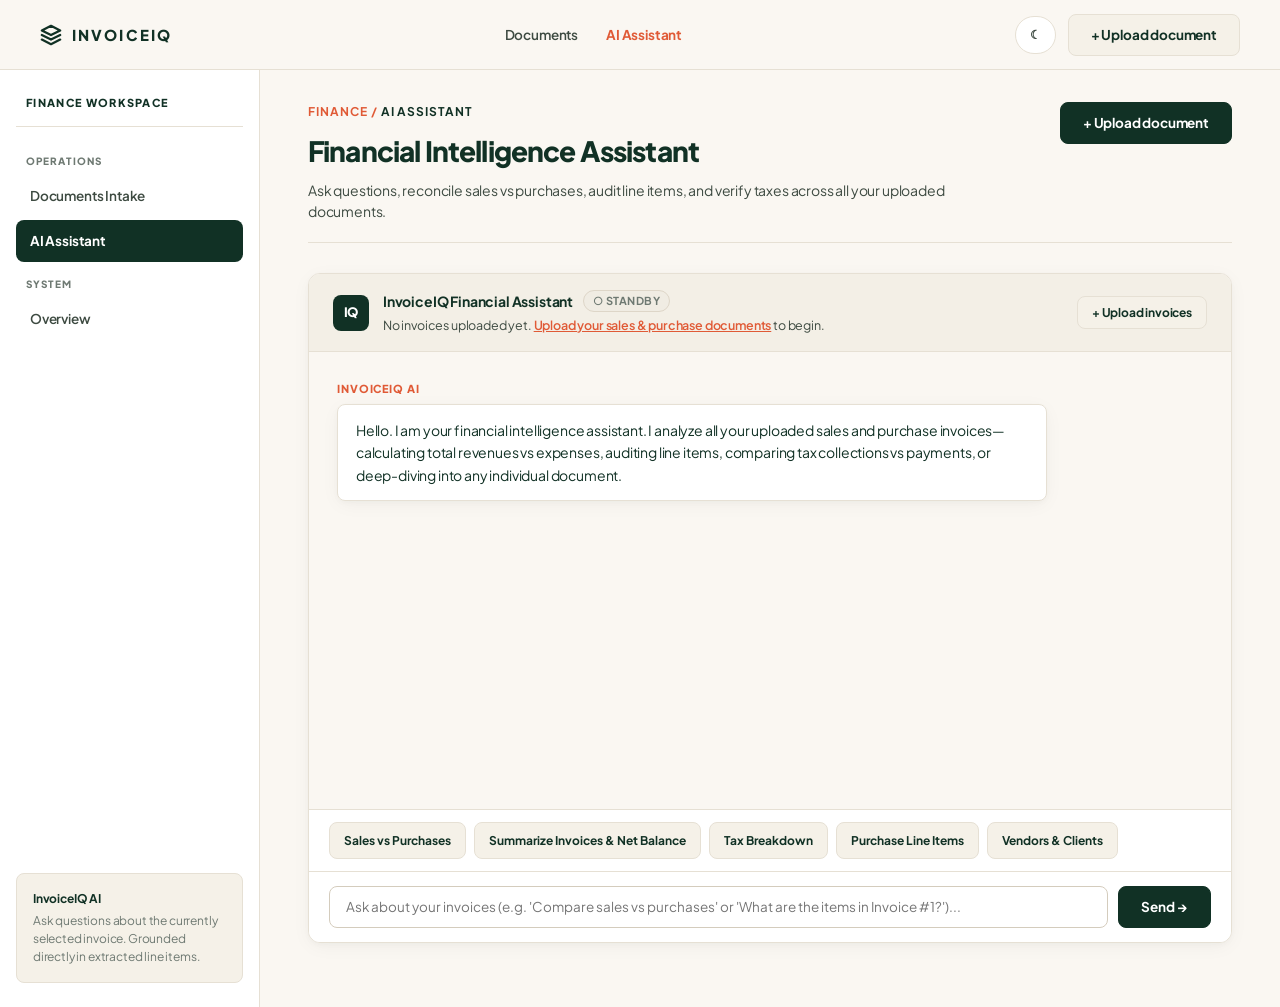
==== commit d07e0204: "fixed some bugs" ====
--- a/frontend/chat.html
+++ b/frontend/chat.html
@@ -76,9 +76,9 @@
                     FINANCE / <strong>AI ASSISTANT</strong>
                 </div>
 
-                <h1 class="page-title">Ask about your invoice</h1>
+                <h1 class="page-title">Financial Intelligence Assistant</h1>
                 <p class="page-subtitle">
-                    Get answers, itemize line items, and audit tax calculations using only the currently selected invoice.
+                    Ask questions, reconcile sales vs purchases, audit line items, and verify taxes across all your uploaded documents.
                 </p>
             </div>
 
@@ -104,14 +104,14 @@
 
                     <div class="invoice-context" id="invoice-context">
                         <span class="invoice-context-dot" id="invoice-context-dot" style="display:none;"></span>
-                        <span id="invoice-context-text">No document selected.</span>
+                        <span id="invoice-context-text">Loading ledger context...</span>
                     </div>
                 </div>
 
-                <div class="chat-header-actions" style="display:flex;align-items:center;gap:10px;">
-                    <select id="invoice-selector" class="doc-switcher-select" title="Select an invoice to audit">
-                        <option value="">— No invoice selected —</option>
-                    </select>
+                <div class="chat-header-actions">
+                    <a href="upload.html" class="btn btn-secondary" style="font-size:12px;padding:6px 14px;height:auto;">
+                        + Upload invoices
+                    </a>
                 </div>
             </div>
 
@@ -121,7 +121,7 @@
                     <span class="message-label">INVOICEIQ AI</span>
                     <div class="message-content">
                         <p>
-                            Hello. I can answer questions about the currently selected invoice, verify totals, break down taxes, and confirm whether it is classified as a sales invoice or purchase invoice.
+                            Hello. I am your financial intelligence assistant. I analyze all your uploaded sales and purchase invoices—calculating total revenues vs expenses, auditing line items, comparing tax collections vs payments, or deep-diving into any individual document.
                         </p>
                     </div>
                 </div>
@@ -129,23 +129,20 @@
 
             <!-- QUICK SUGGESTIONS -->
             <div class="suggestions">
-                <button type="button" onclick="useSuggestion('Is this a sales or purchase invoice?')">
-                    Sales or purchase?
+                <button type="button" onclick="useSuggestion('What is my total sales vs total purchases?')">
+                    Sales vs Purchases
                 </button>
-                <button type="button" onclick="useSuggestion('What is the total amount of this invoice?')">
-                    What is the total amount?
+                <button type="button" onclick="useSuggestion('Summarize all uploaded invoices and net balance')">
+                    Summarize Invoices & Net Balance
                 </button>
-                <button type="button" onclick="useSuggestion('What is the subtotal of this invoice?')">
-                    What is the subtotal?
+                <button type="button" onclick="useSuggestion('How much tax was collected vs paid?')">
+                    Tax Breakdown
                 </button>
-                <button type="button" onclick="useSuggestion('What is the tax amount on this invoice?')">
-                    What is the tax amount?
+                <button type="button" onclick="useSuggestion('What are the line items in my purchase invoices?')">
+                    Purchase Line Items
                 </button>
-                <button type="button" onclick="useSuggestion('What are the line items in this invoice?')">
-                    What are the line items?
-                </button>
-                <button type="button" onclick="useSuggestion('What is the due date of this invoice?')">
-                    What is the due date?
+                <button type="button" onclick="useSuggestion('List all clients and vendor parties')">
+                    Vendors & Clients
                 </button>
             </div>
 
@@ -154,9 +151,9 @@
                 <input
                     id="chat-input"
                     type="text"
-                    placeholder="Ask about this invoice (e.g. 'What is the total amount?' or 'List the line items')..."
+                    placeholder="Ask about your invoices (e.g. 'Compare sales vs purchases' or 'What are the items in Invoice #1?')..."
                     autocomplete="off"
-                    aria-label="Ask about this invoice"
+                    aria-label="Ask about your invoices"
                 >
                 <button class="btn btn-primary" type="submit">
                     Send →
--- a/frontend/css/style.css
+++ b/frontend/css/style.css
@@ -1192,44 +1192,7 @@
     border: 1px solid #3f3f46;
 }
 
-/* Document switcher in chat header */
-.doc-switcher-select {
-    padding: 6px 12px;
-    border-radius: var(--radius-sm);
-    border: 1.5px solid var(--border-strong);
-    background: var(--surface);
-    color: var(--text);
-    font-size: 12px;
-    font-weight: 600;
-    cursor: pointer;
-    outline: none;
-    transition: all 0.15s ease;
-    max-width: 290px;
-}
-
-.doc-switcher-select:focus {
-    border-color: var(--forest);
-}
-
-.btn-clear-doc {
-    background: transparent;
-    border: 1px solid var(--border-strong);
-    color: var(--text-muted);
-    border-radius: var(--radius-sm);
-    padding: 2px 8px;
-    font-size: 11px;
-    font-weight: 600;
-    cursor: pointer;
-    transition: all 0.15s ease;
-    margin-left: 8px;
-    vertical-align: middle;
-}
-
-.btn-clear-doc:hover {
-    color: #e05a36;
-    border-color: #e05a36;
-    background: rgba(224, 90, 54, 0.08);
-}
+
 
 .type-option-card strong {
     font-size: 14.5px;
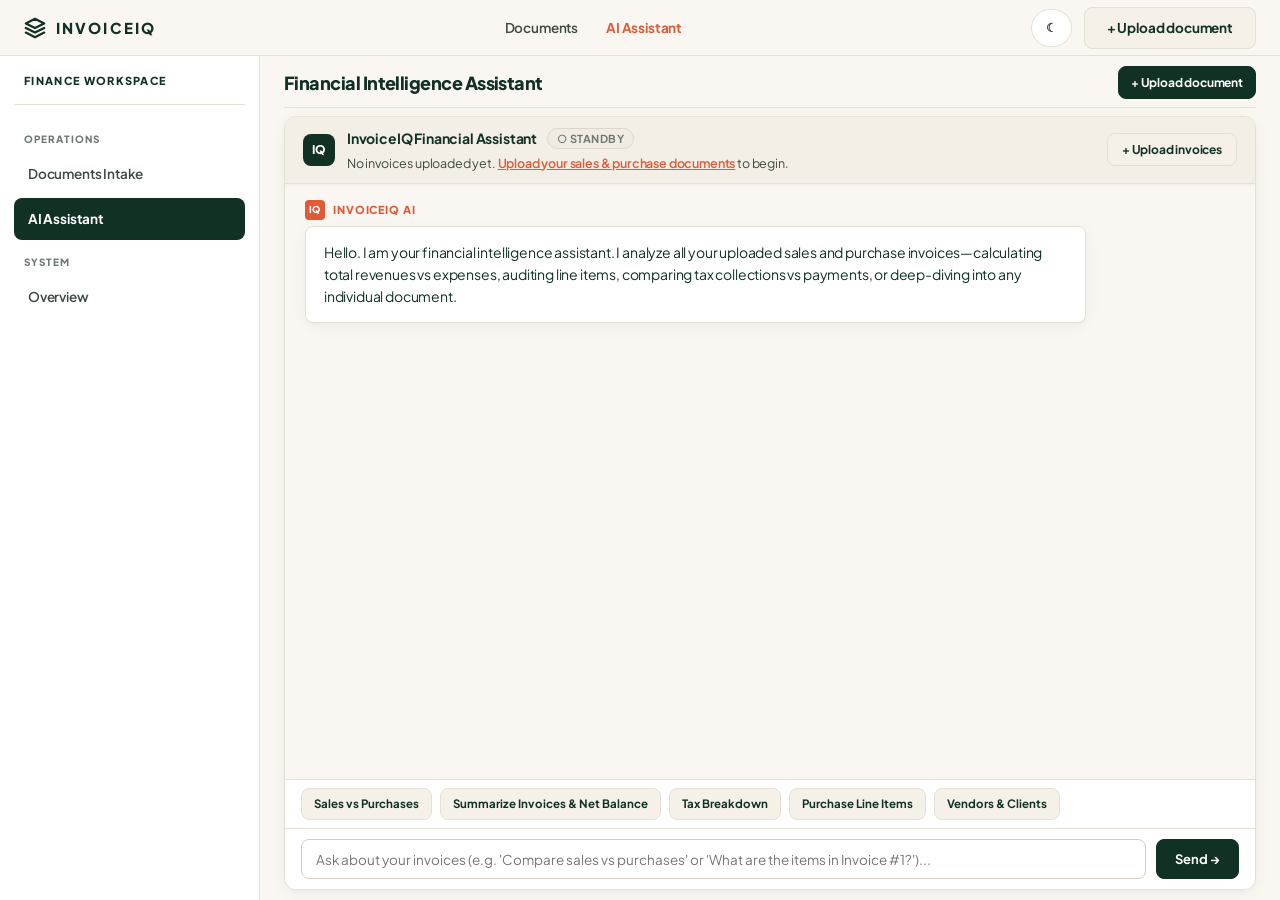
==== commit 49a3a75a: "fixing small ui bug" ====
--- a/frontend/chat.html
+++ b/frontend/chat.html
@@ -1,13 +1,13 @@
 <!DOCTYPE html>
-<html lang="en">
+<html lang="en" class="chat-page">
 <head>
     <meta charset="UTF-8">
     <meta name="viewport" content="width=device-width, initial-scale=1.0">
     <title>AI Assistant — InvoiceIQ</title>
-    <link rel="stylesheet" href="css/style.css?v=40">
+    <link rel="stylesheet" href="css/style.css?v=43">
     <script src="js/theme.js"></script>
 </head>
-<body>
+<body class="chat-page">
 
 <!-- TOP NAVIGATION -->
 <nav class="navbar">
@@ -118,11 +118,16 @@
             <!-- CHAT STREAM -->
             <div id="messages" class="messages">
                 <div class="message ai">
-                    <span class="message-label">INVOICEIQ AI</span>
+                    <div class="message-meta">
+                        <span class="message-badge">IQ</span>
+                        <span class="message-label">InvoiceIQ AI</span>
+                    </div>
                     <div class="message-content">
-                        <p>
-                            Hello. I am your financial intelligence assistant. I analyze all your uploaded sales and purchase invoices—calculating total revenues vs expenses, auditing line items, comparing tax collections vs payments, or deep-diving into any individual document.
-                        </p>
+                        <div class="message-body">
+                            <p class="chat-p">
+                                Hello. I am your financial intelligence assistant. I analyze all your uploaded sales and purchase invoices—calculating total revenues vs expenses, auditing line items, comparing tax collections vs payments, or deep-diving into any individual document.
+                            </p>
+                        </div>
                     </div>
                 </div>
             </div>
@@ -174,7 +179,7 @@
 }
 </script>
 
-<script src="js/chat.js?v=40"></script>
+<script src="js/chat.js?v=43"></script>
 
 </body>
 </html>
--- a/frontend/css/style.css
+++ b/frontend/css/style.css
@@ -1452,27 +1452,209 @@
 }
 
 /* =========================================================
-   CHAT & FINANCIAL ASSISTANT
+   CHAT & FINANCIAL ASSISTANT (INTELLIGENT WORKSPACE)
 ========================================================= */
 
-.chat-panel {
+/* Dedicated Fixed-Viewport Chat Page Layout — Strictly Locks Outer Page */
+html.chat-page,
+body.chat-page {
+    height: 100vh !important;
+    max-height: 100vh !important;
+    overflow: hidden !important;
+    position: fixed !important;
+    inset: 0 !important;
+    width: 100vw !important;
+    margin: 0 !important;
+    padding: 0 !important;
+}
+
+body.chat-page .navbar {
+    flex-shrink: 0;
+    height: 56px;
+    padding: 0 24px;
+    position: relative;
+    top: 0;
+    z-index: 100;
+}
+
+body.chat-page .app-layout {
+    height: calc(100vh - 56px) !important;
+    max-height: calc(100vh - 56px) !important;
+    min-height: 0 !important;
+    overflow: hidden !important;
+    display: grid;
+    grid-template-columns: var(--sidebar-width) minmax(0, 1fr);
+    grid-template-rows: 100%;
+}
+
+body.chat-page .sidebar {
+    height: 100%;
+    max-height: 100%;
+    min-height: 0;
+    overflow-y: auto;
+    padding: 16px 14px;
+}
+
+body.chat-page .sidebar-bottom {
+    display: none; /* Hide bottom card to give sidebar breathing room on shorter screens */
+}
+
+body.chat-page .app-main {
+    height: 100% !important;
+    max-height: 100% !important;
+    min-height: 0 !important;
+    min-width: 0 !important;
     display: flex;
     flex-direction: column;
-    height: calc(100vh - 230px);
-    min-height: 600px;
+    padding: 10px 24px 10px !important;
+    overflow: hidden !important;
+    max-width: 1400px;
+    box-sizing: border-box;
+}
+
+body.chat-page .app-top {
+    flex-shrink: 0;
+    margin-bottom: 8px;
+    padding-bottom: 8px;
+    border-bottom: 1px solid var(--border);
+    display: flex;
+    align-items: center;
+    justify-content: space-between;
+}
+
+body.chat-page .breadcrumb {
+    display: none;
+}
+
+body.chat-page .page-title {
+    font-size: 18px;
+    font-weight: 800;
+    margin-bottom: 0;
+    line-height: 1.2;
+}
+
+body.chat-page .page-subtitle {
+    display: none;
+}
+
+body.chat-page .app-top .btn {
+    padding: 6px 12px;
+    font-size: 12px;
+    height: auto;
+}
+
+body.chat-page .chat-panel {
+    flex: 1 1 0% !important;
+    min-height: 0 !important;
+    height: 0 !important;
+    max-height: 100% !important;
+    display: flex;
+    flex-direction: column;
+    overflow: hidden !important;
+    margin-bottom: 0;
     background: var(--surface);
     border: 1px solid var(--border);
     border-radius: var(--radius-md);
     box-shadow: var(--shadow-subtle);
-}
-
-.chat-header {
-    padding: 16px 24px;
+    position: relative;
+}
+
+body.chat-page .chat-header {
+    flex-shrink: 0;
+    padding: 10px 18px;
     border-bottom: 1px solid var(--border);
     background: var(--bg-alt);
     display: flex;
     align-items: center;
+    gap: 12px;
+    position: relative;
+    z-index: 5;
+    box-shadow: 0 1px 3px rgba(0, 0, 0, 0.04);
+}
+
+body.chat-page .ai-avatar {
+    width: 32px;
+    height: 32px;
+    font-size: 12px;
+}
+
+body.chat-page .messages {
+    flex: 1 1 0% !important;
+    min-height: 0 !important;
+    overflow-y: auto !important;
+    overflow-x: hidden !important;
+    overscroll-behavior: contain;
+    padding: 16px 20px;
     gap: 14px;
+}
+
+body.chat-page .suggestions {
+    flex-shrink: 0;
+    padding: 8px 16px;
+    background: var(--surface);
+    border-top: 1px solid var(--border);
+    display: flex;
+    gap: 8px;
+    overflow-x: auto;
+}
+
+body.chat-page .suggestions button {
+    padding: 6px 12px;
+    font-size: 11.5px;
+    border-radius: var(--radius-sm);
+    white-space: nowrap;
+}
+
+body.chat-page .chat-form {
+    flex-shrink: 0;
+    padding: 10px 16px;
+    background: var(--surface);
+    border-top: 1px solid var(--border);
+    display: flex;
+    gap: 10px;
+}
+
+body.chat-page .chat-form input {
+    flex: 1;
+    height: 40px;
+    padding: 0 14px;
+    font-size: 13.5px;
+}
+
+body.chat-page .chat-form button {
+    height: 40px;
+    padding: 0 18px;
+    font-size: 13px;
+}
+
+.chat-panel {
+    display: flex;
+    flex-direction: column;
+    height: calc(100vh - 230px);
+    min-height: 480px;
+    background: var(--surface);
+    border: 1px solid var(--border);
+    border-radius: var(--radius-md);
+    box-shadow: var(--shadow-subtle);
+    overflow: hidden;
+    position: relative;
+}
+
+.chat-header {
+    flex-shrink: 0;
+    padding: 14px 22px;
+    border-bottom: 1px solid var(--border);
+    background: var(--bg-alt);
+    display: flex;
+    align-items: center;
+    gap: 14px;
+    position: relative;
+    z-index: 5;
+    box-shadow: 0 1px 3px rgba(0, 0, 0, 0.04);
+}
+
+html[data-theme="dark"] .chat-header {
+    box-shadow: 0 2px 8px rgba(0, 0, 0, 0.35);
 }
 
 .ai-avatar {
@@ -1486,6 +1668,12 @@
     display: flex;
     align-items: center;
     justify-content: center;
+    flex-shrink: 0;
+}
+
+html[data-theme="dark"] .ai-avatar {
+    background: #e05a36;
+    color: #ffffff;
 }
 
 .invoice-context {
@@ -1502,20 +1690,28 @@
     height: 7px;
     border-radius: 50%;
     background: var(--terracotta);
+    flex-shrink: 0;
 }
 
 .messages {
     flex: 1;
+    min-height: 0;
     overflow-y: auto;
-    padding: 28px;
+    overflow-x: hidden;
+    overscroll-behavior: contain;
+    -webkit-overflow-scrolling: touch;
+    padding: 24px 28px;
     display: flex;
     flex-direction: column;
     gap: 18px;
     background: var(--bg);
+    scroll-behavior: smooth;
+    scroll-padding-top: 16px;
+    scroll-padding-bottom: 16px;
 }
 
 .message {
-    max-width: 82%;
+    max-width: 84%;
     display: flex;
     flex-direction: column;
 }
@@ -1526,6 +1722,28 @@
 
 .message.ai {
     align-self: flex-start;
+}
+
+.message-meta {
+    display: flex;
+    align-items: center;
+    gap: 8px;
+    margin-bottom: 6px;
+}
+
+.message-badge {
+    display: inline-flex;
+    align-items: center;
+    justify-content: center;
+    width: 20px;
+    height: 20px;
+    border-radius: 4px;
+    background: var(--terracotta);
+    color: #ffffff;
+    font-size: 9.5px;
+    font-weight: 800;
+    letter-spacing: 0.04em;
+    flex-shrink: 0;
 }
 
 .message-label {
@@ -1534,7 +1752,6 @@
     text-transform: uppercase;
     letter-spacing: 0.08em;
     color: var(--terracotta);
-    margin-bottom: 6px;
 }
 
 .message-content {
@@ -1546,6 +1763,7 @@
     background: var(--surface);
     color: var(--text);
     box-shadow: var(--shadow-subtle);
+    word-break: break-word;
 }
 
 .message.user .message-content {
@@ -1554,8 +1772,100 @@
     border-color: var(--forest);
 }
 
+html[data-theme="dark"] .message.user .message-content {
+    background: #e05a36;
+    border-color: #e05a36;
+    color: #ffffff;
+}
+
+/* Chat Markdown & Structured Elements */
+.chat-p {
+    margin: 0 0 8px 0;
+    line-height: 1.6;
+}
+
+.chat-p:last-child {
+    margin-bottom: 0;
+}
+
+.chat-heading {
+    margin: 14px 0 8px 0;
+    font-size: 14px;
+    font-weight: 700;
+    color: var(--forest);
+}
+
+html[data-theme="dark"] .chat-heading {
+    color: #f4f4f5;
+}
+
+.chat-list {
+    margin: 6px 0 10px 20px;
+    padding: 0;
+}
+
+.chat-list li {
+    margin-bottom: 4px;
+    line-height: 1.55;
+}
+
+.chat-list li:last-child {
+    margin-bottom: 0;
+}
+
+.chat-code {
+    background: var(--surface-muted);
+    border: 1px solid var(--border);
+    padding: 2px 6px;
+    border-radius: 4px;
+    font-family: 'JetBrains Mono', monospace;
+    font-size: 12.5px;
+    color: var(--terracotta);
+}
+
+html[data-theme="dark"] .chat-code {
+    background: #18181b;
+    border-color: #27272a;
+    color: #f97316;
+}
+
+.message.user .chat-code {
+    background: rgba(255, 255, 255, 0.2);
+    border-color: rgba(255, 255, 255, 0.3);
+    color: #ffffff;
+}
+
+.message.user .message-content strong {
+    color: #ffffff;
+}
+
+/* Typing Indicator Animation */
+.typing-dots {
+    display: inline-flex;
+    align-items: center;
+    gap: 5px;
+    padding: 4px 6px;
+}
+
+.typing-dots span {
+    width: 6.5px;
+    height: 6.5px;
+    background: var(--terracotta);
+    border-radius: 50%;
+    animation: typingBounce 1.4s infinite ease-in-out both;
+}
+
+.typing-dots span:nth-child(1) { animation-delay: -0.32s; }
+.typing-dots span:nth-child(2) { animation-delay: -0.16s; }
+
+@keyframes typingBounce {
+    0%, 80%, 100% { transform: scale(0.3); opacity: 0.35; }
+    40% { transform: scale(1); opacity: 1; }
+}
+
 .suggestions {
-    padding: 12px 20px;
+    flex-shrink: 0;
+    padding: 10px 20px;
     background: var(--surface);
     border-top: 1px solid var(--border);
     display: flex;
@@ -1565,7 +1875,7 @@
 
 .suggestions button {
     white-space: nowrap;
-    padding: 8px 14px;
+    padding: 7px 13px;
     border-radius: var(--radius-sm);
     background: var(--surface-muted);
     border: 1px solid var(--border);
@@ -1573,6 +1883,7 @@
     font-size: 12px;
     font-weight: 700;
     transition: all 0.15s ease;
+    cursor: pointer;
 }
 
 .suggestions button:hover {
@@ -1581,8 +1892,15 @@
     color: #ffffff;
 }
 
+html[data-theme="dark"] .suggestions button:hover {
+    background: #e05a36;
+    border-color: #e05a36;
+    color: #ffffff;
+}
+
 .chat-form {
-    padding: 14px 20px;
+    flex-shrink: 0;
+    padding: 12px 20px;
     background: var(--surface);
     border-top: 1px solid var(--border);
     display: flex;
@@ -1605,6 +1923,10 @@
     border-color: var(--forest);
 }
 
+html[data-theme="dark"] .chat-form input:focus {
+    border-color: #e05a36;
+}
+
 /* =========================================================
    RESPONSIVE
 ========================================================= */
@@ -1641,4 +1963,16 @@
     .app-main {
         padding: 20px;
     }
+
+    body.chat-page .sidebar {
+        display: none !important;
+    }
+
+    body.chat-page .app-layout {
+        grid-template-columns: 1fr !important;
+    }
+
+    body.chat-page .app-main {
+        padding: 8px 12px 8px !important;
+    }
 }
